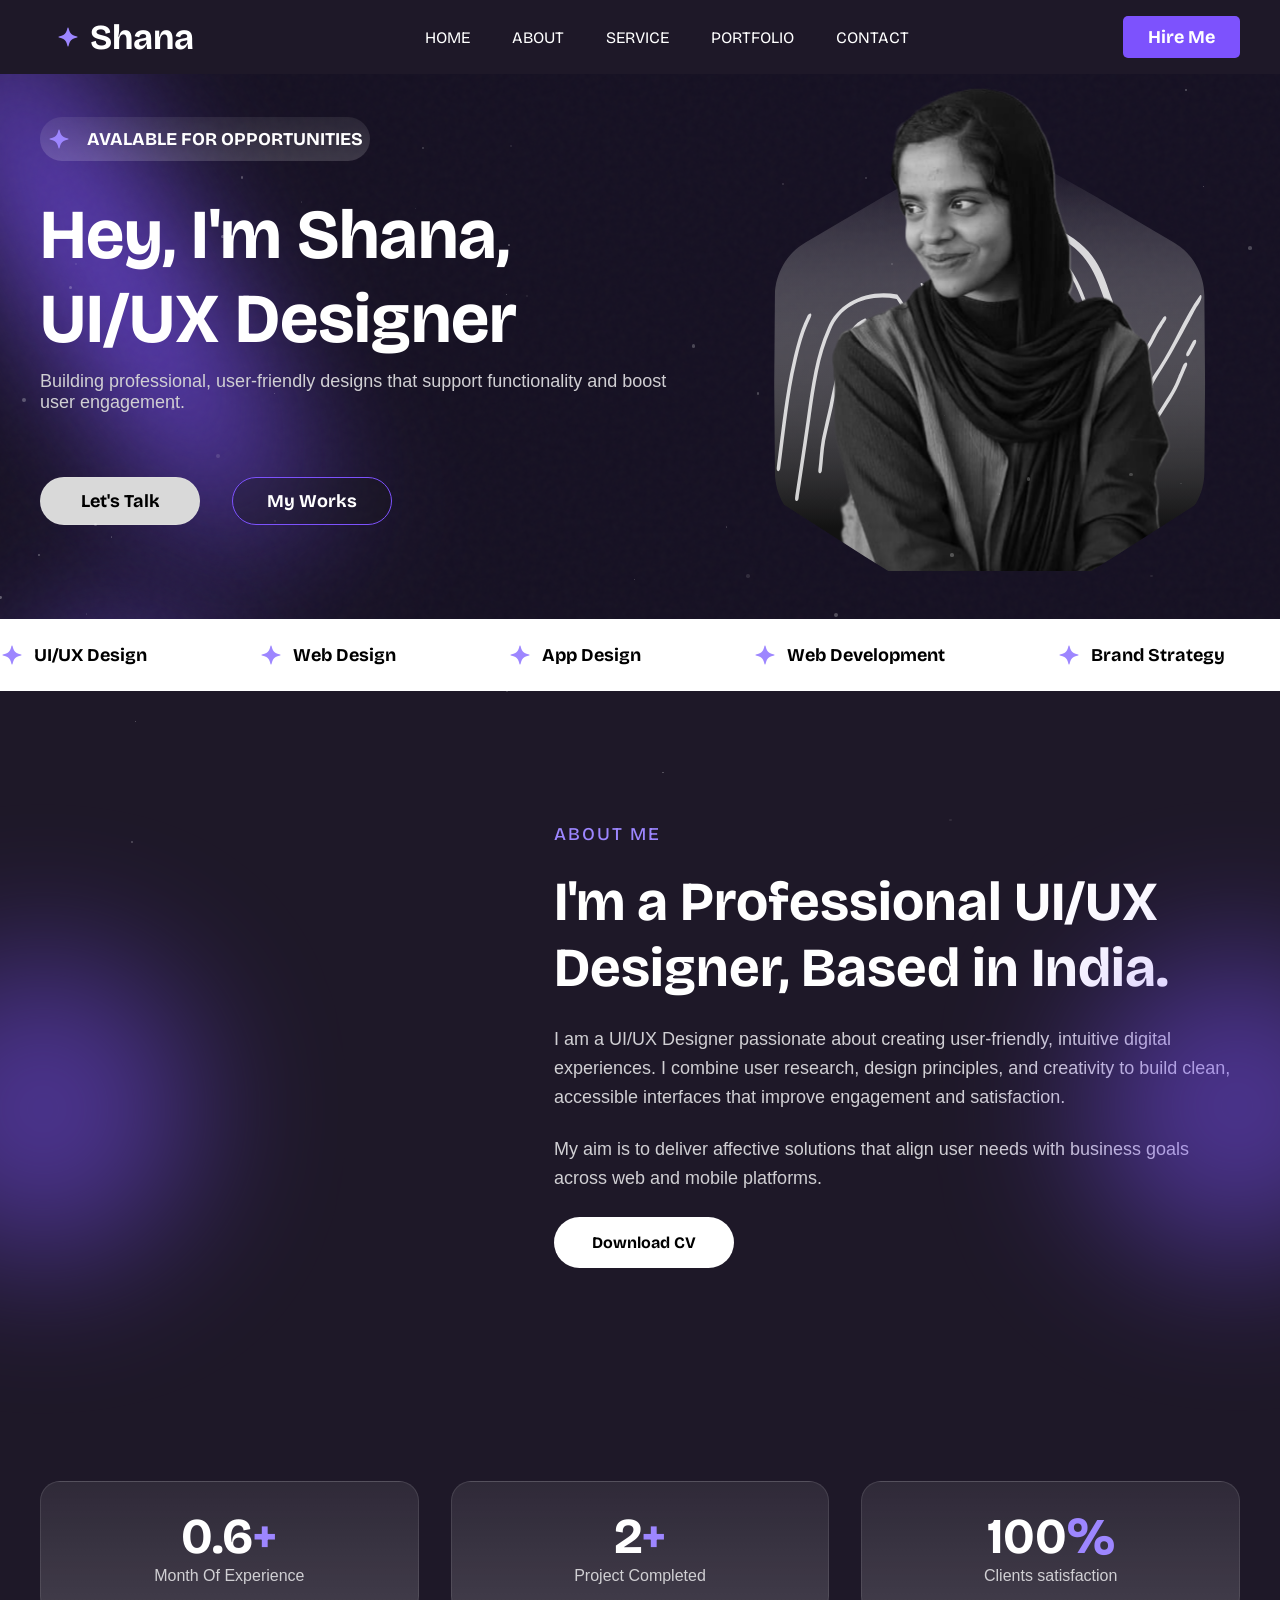
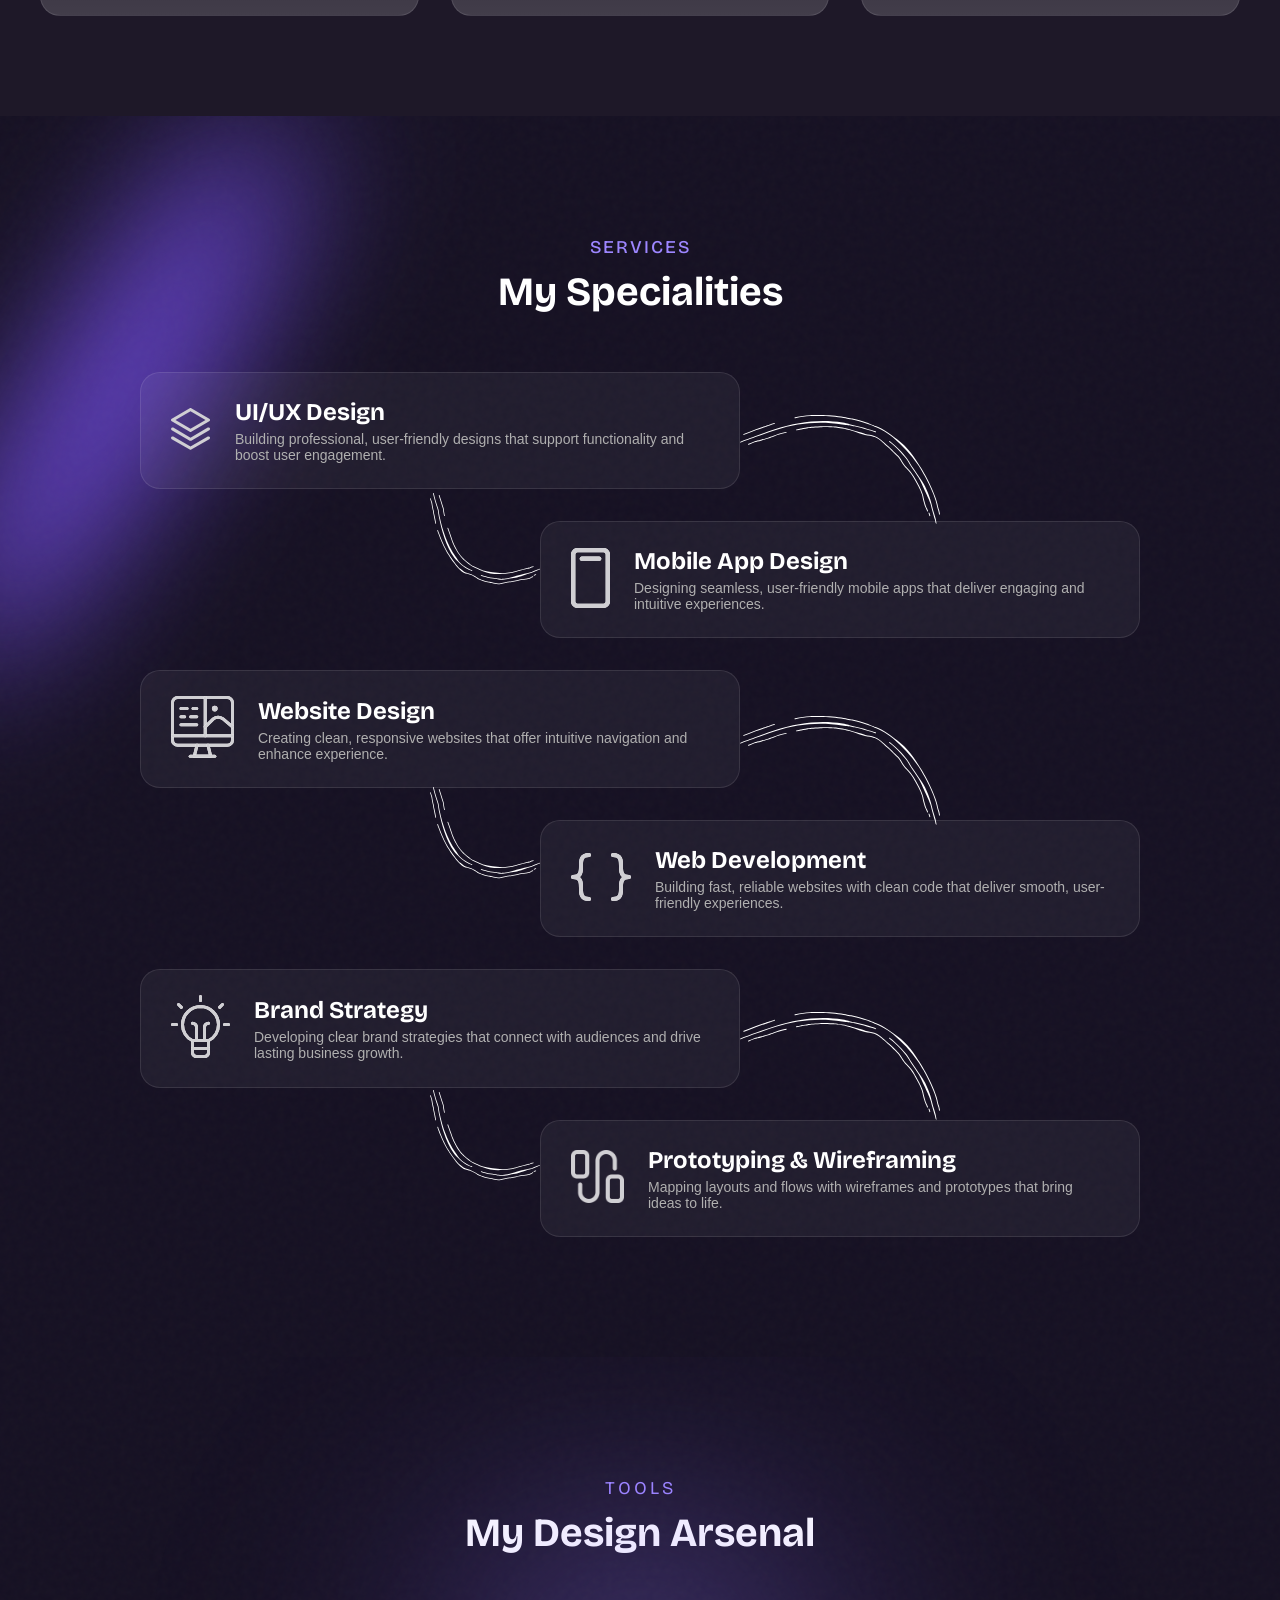
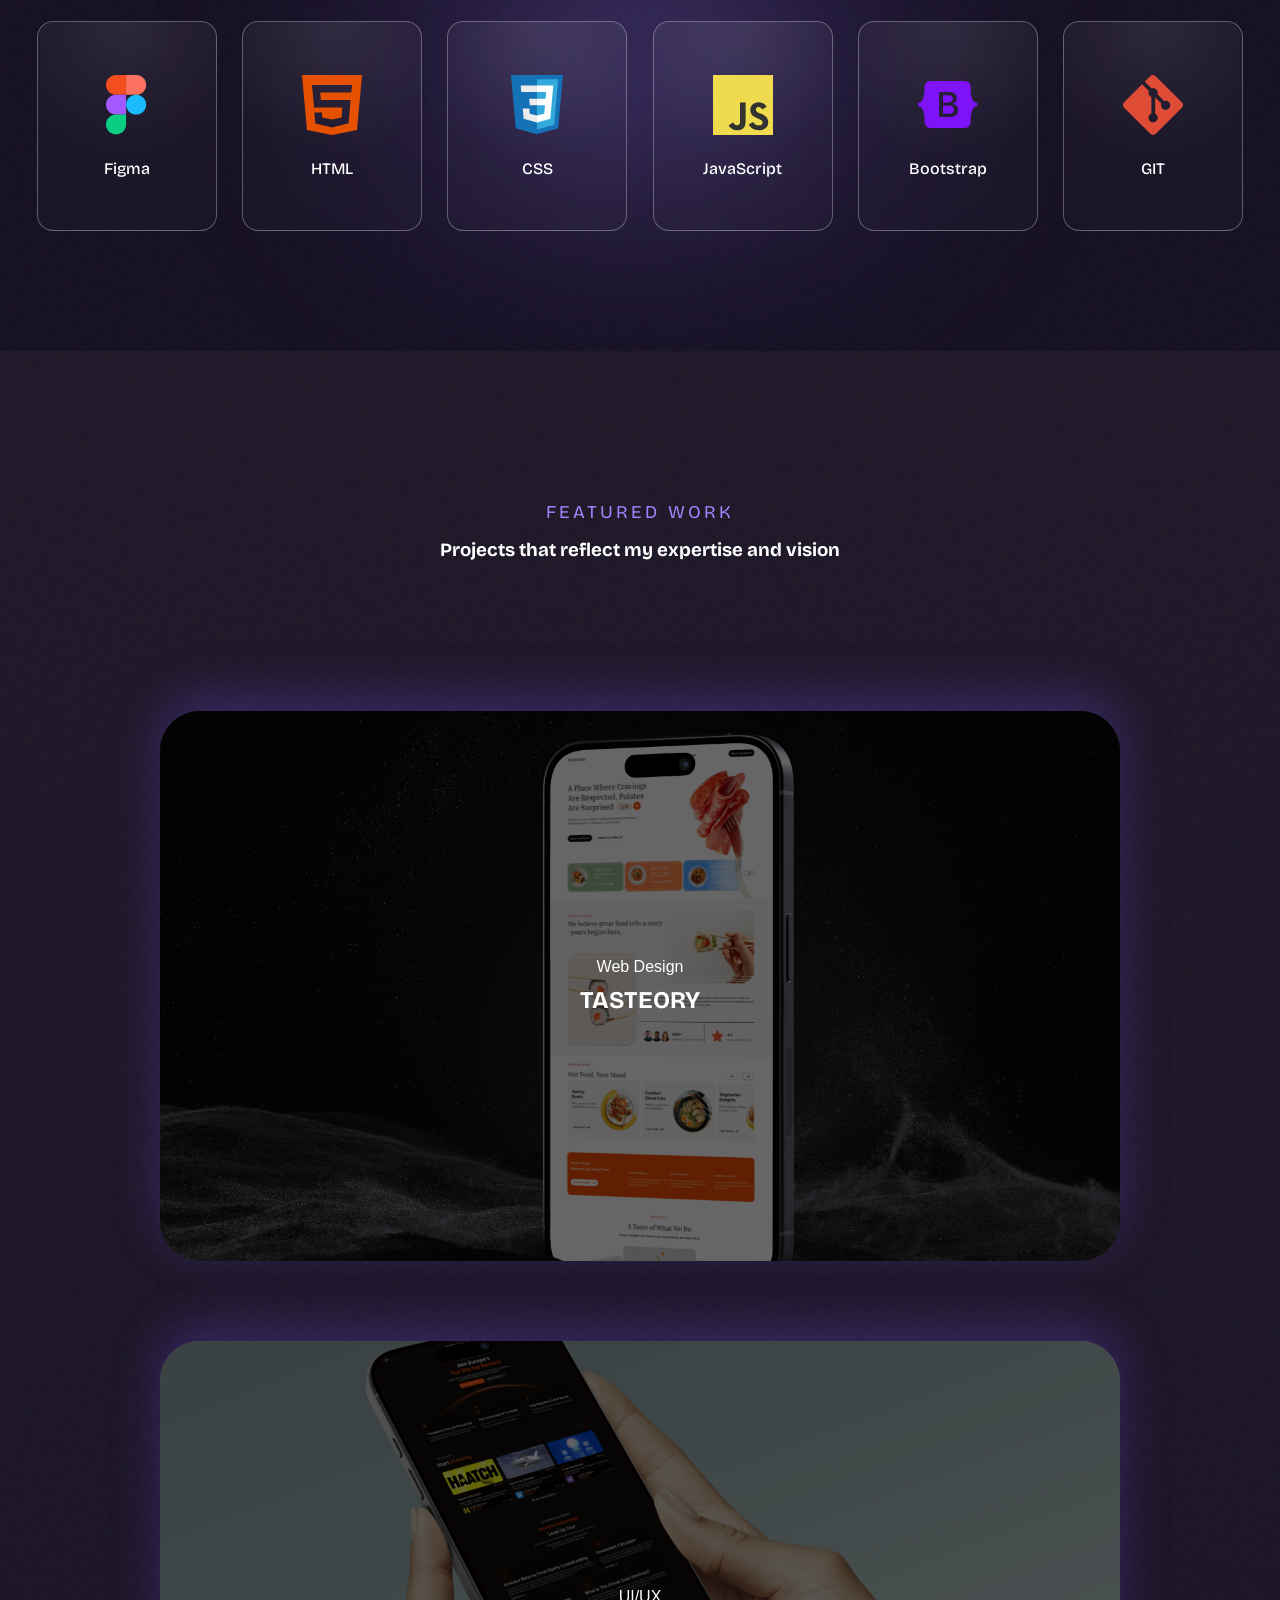
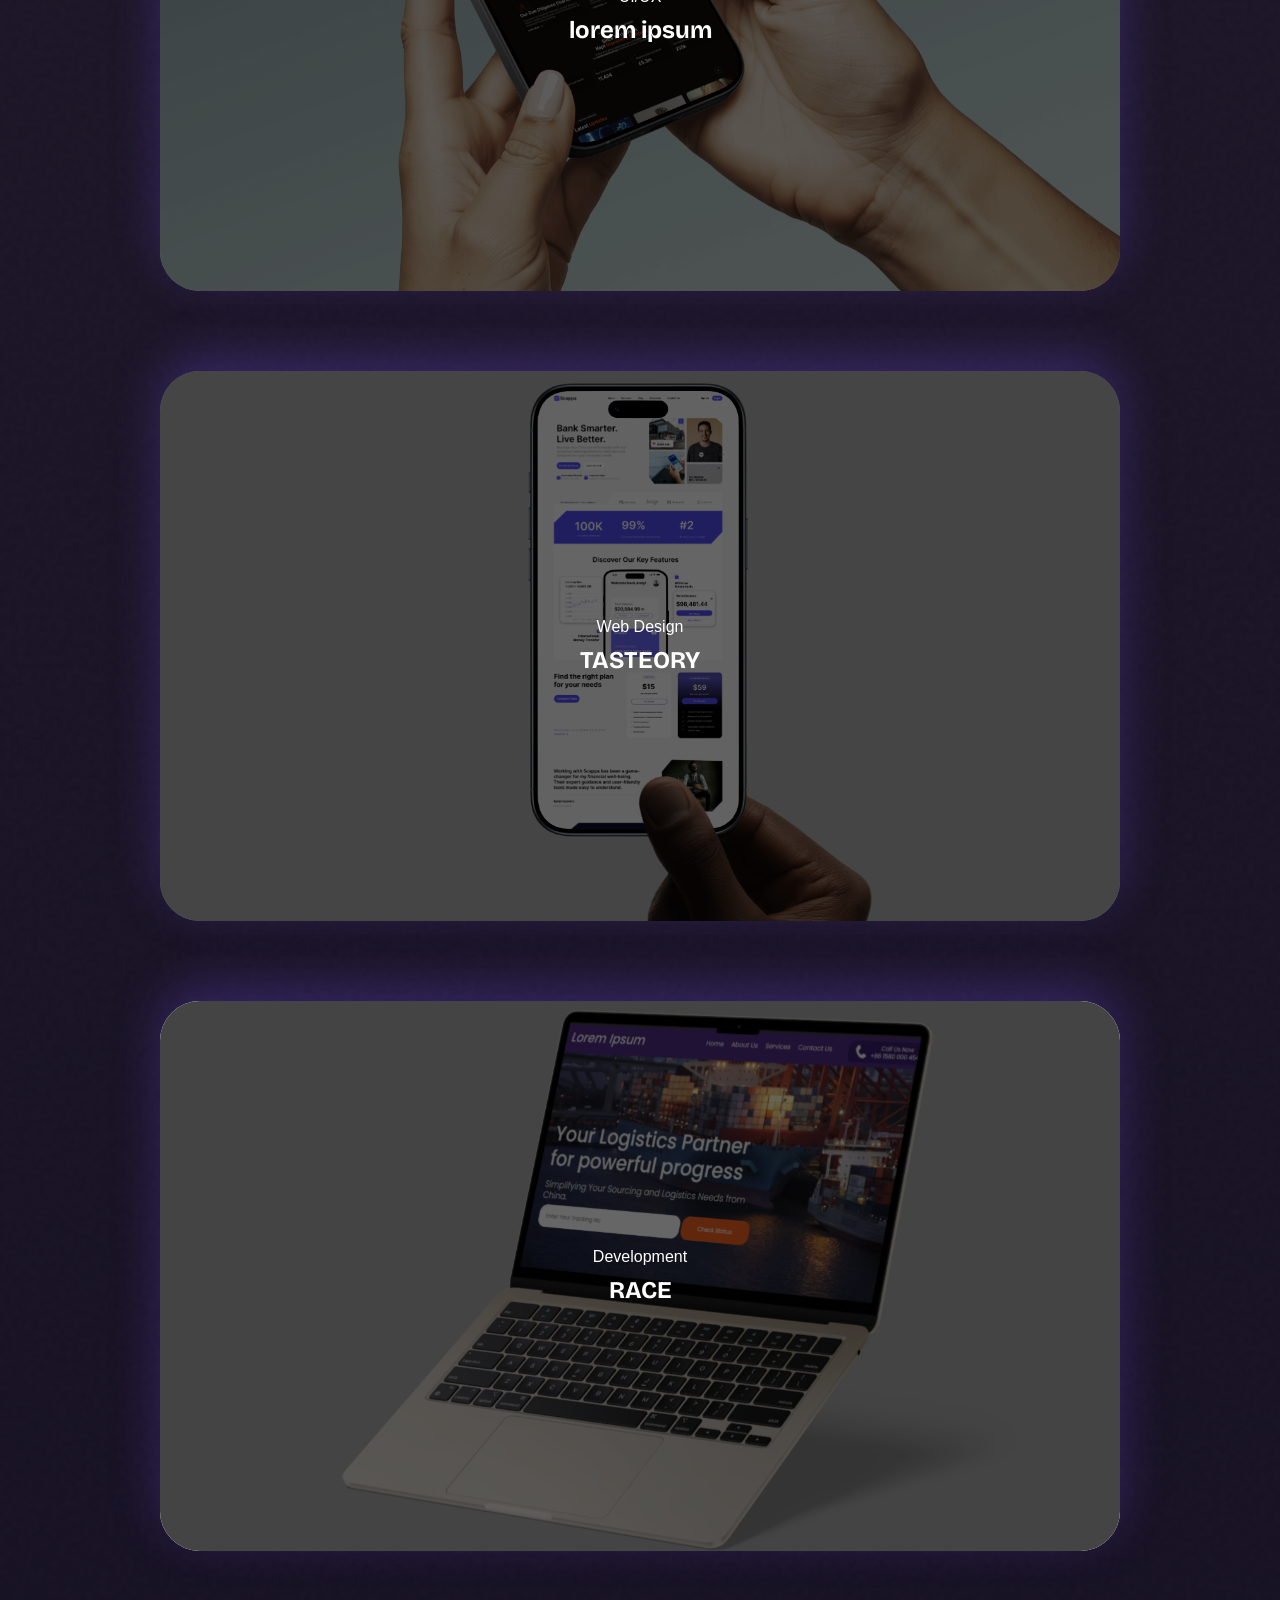
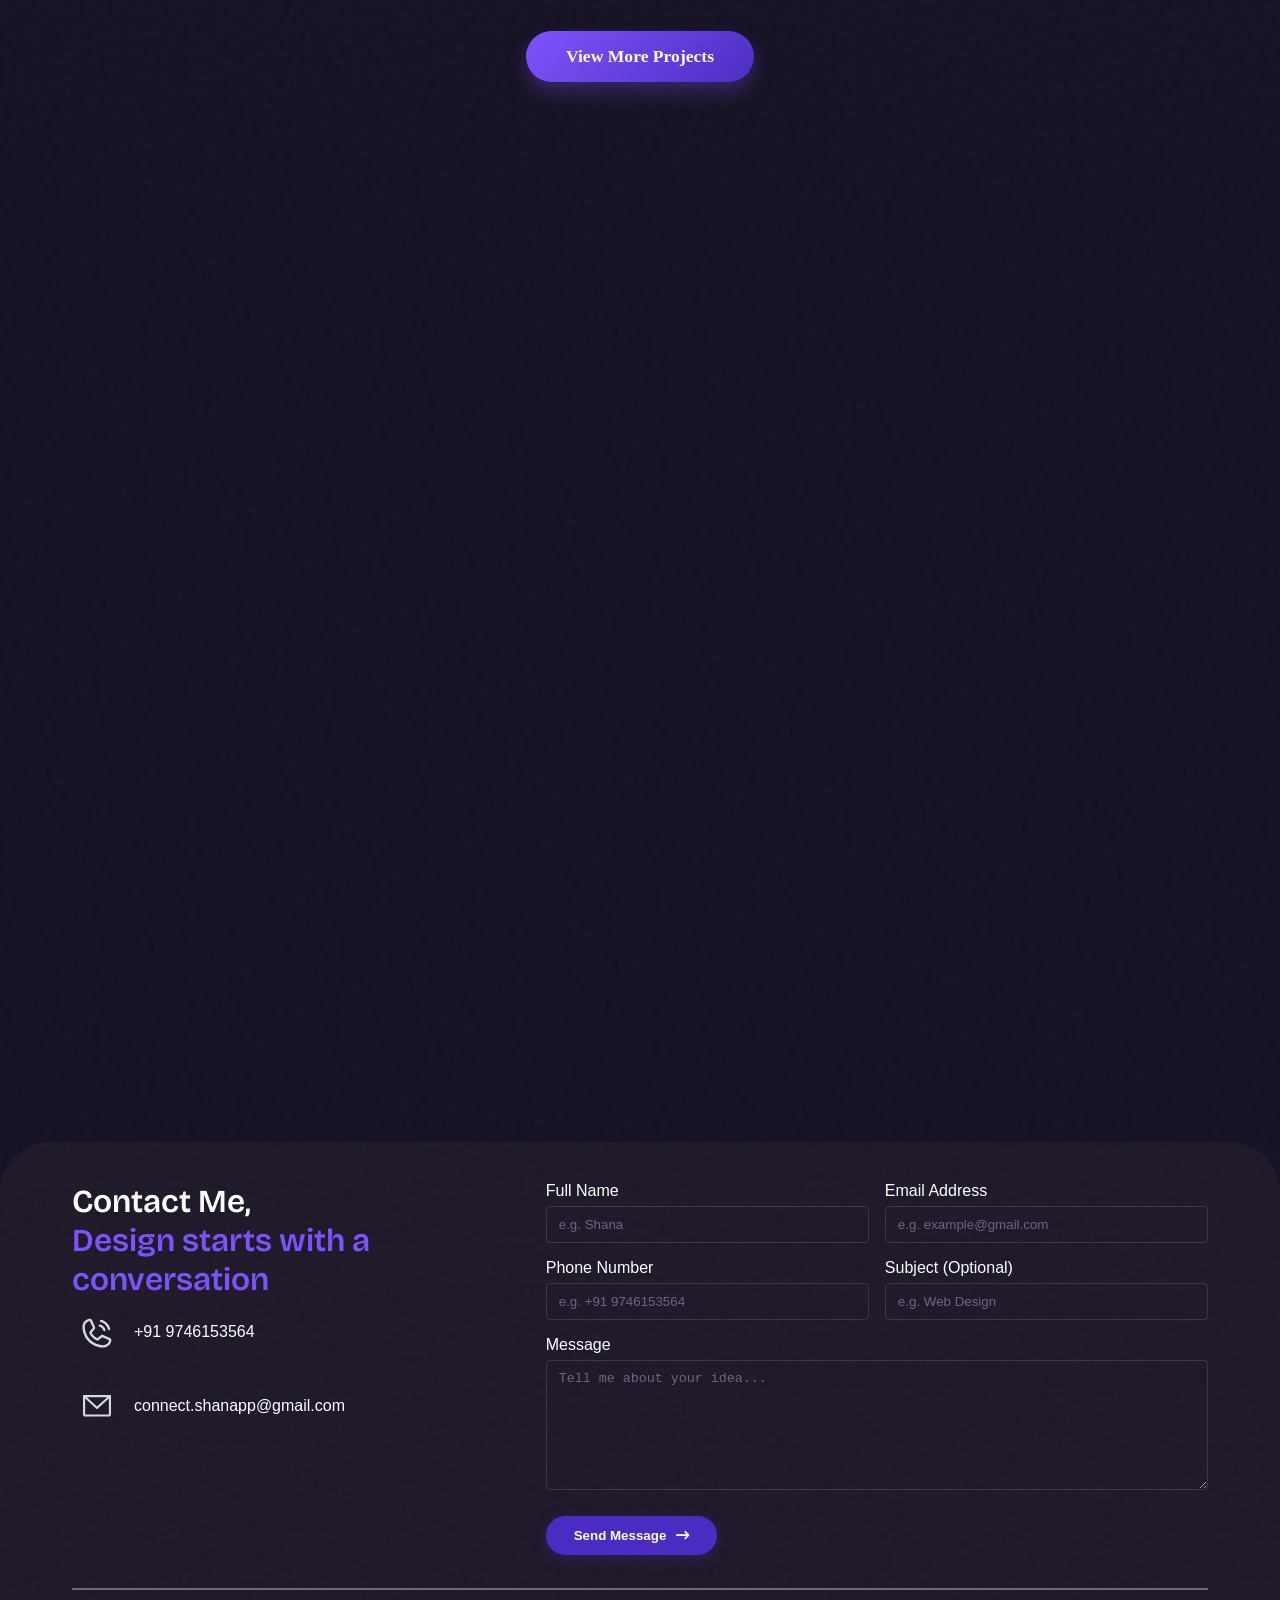
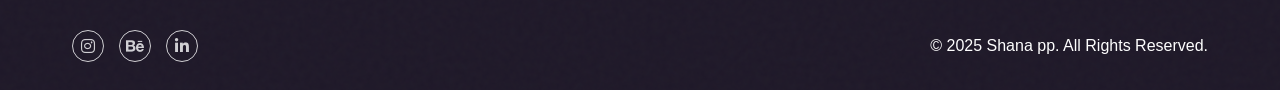
==== index.html @ 53c4a196 "next" ====
<!doctype html>
<html lang="en">
    <head>
        <meta charset="UTF-8" />
        <meta name="viewport" content="width=device-width, initial-scale=1.0" />
        <title>SHANA</title>
        <link rel="stylesheet" href="style.css" />
        <link rel="stylesheet" href="responsive.css" />

        <!-- AOS -->
        <link href="https://unpkg.com/aos@2.3.1/dist/aos.css" rel="stylesheet" />
        <!-- Icons -->
        <link rel="stylesheet" href="https://cdnjs.cloudflare.com/ajax/libs/font-awesome/6.5.1/css/all.min.css" />
        <!-- fonts-link -->
        <link rel="preconnect" href="https://fonts.googleapis.com" />
        <link rel="preconnect" href="https://fonts.gstatic.com" crossorigin />
        <link
            href="https://fonts.googleapis.com/css2?family=Bricolage+Grotesque:opsz,wght@12..96,200..800&display=swap"
            rel="stylesheet"
        />
        <link href="https://api.fontshare.com/css?f[]=satoshi@300,400,500,700,900&display=swap" rel="stylesheet" />
        <!-- --- -->
        <!-- font awesome cdn link -->
        <link
            rel="stylesheet"
            href="https://cdnjs.cloudflare.com/ajax/libs/font-awesome/7.0.1/css/all.min.css"
            integrity="sha512-2SwdPD6INVrV/lHTZbO2nodKhrnDdJK9/kg2XD1r9uGqPo1cUbujc+IYdlYdEErWNu69gVcYgdxlmVmzTWnetw=="
            crossorigin="anonymous"
            referrerpolicy="no-referrer"
        />
        <link
            rel="stylesheet"
            href="https://cdnjs.cloudflare.com/ajax/libs/slick-carousel/1.9.0/slick.css"
            integrity="sha512-wR4oNhLBHf7smjy0K4oqzdWumd+r5/+6QO/vDda76MW5iug4PT7v86FoEkySIJft3XA0Ae6axhIvHrqwm793Nw=="
            crossorigin="anonymous"
            referrerpolicy="no-referrer"
        />
        <link
            rel="stylesheet"
            href="https://cdnjs.cloudflare.com/ajax/libs/slick-carousel/1.9.0/slick-theme.css"
            integrity="sha512-6lLUdeQ5uheMFbWm3CP271l14RsX1xtx+J5x2yeIDkkiBpeVTNhTqijME7GgRKKi6hCqovwCoBTlRBEC20M8Mg=="
            crossorigin="anonymous"
            referrerpolicy="no-referrer"
        />
        <!-- bootstrap -->
    </head>

    <body>
        <section class="portfolio">
            <div class="gradient-background">
                <div class="particles-container" id="particles-container"></div>
            </div>
            <div class="lighting-effect">
                <div class="effect effect-1"></div>
                <div class="effect effect-2"></div>
                <div class="effect effect-3"></div>
                <div class="effect effect-4"></div>
            </div>
            <!-- header-section--start -->
            <header>
                <div class="container">
                    <div class="header-class">
                        <div class="logo-name">
                            <img src="./img/sparkle.png" alt="" />
                            <a href="#hero-section"><h4>Shana</h4></a>
                        </div>

                        <nav class="navbar">
                            <a href="#hero-section">HOME</a>
                            <a href="#about-section">ABOUT</a>
                            <a href="#services-section">SERVICE</a>
                            <a href="#project">PORTFOLIO</a>
                            <a href="#contact">CONTACT</a>
                        </nav>

                        <div class="hire">
                            <h6>
                                <a href="#contact" target="_blank" class="hire-btn">
                                    <span>Hire Me</span>
                                    <div class="inner"></div>
                                </a>
                            </h6>
                        </div>

                        <div class="nav_toggle">
                            <span></span>
                            <span></span>
                            <span></span>
                        </div>
                    </div>
                </div>

                <div class="nav_2_mobile">
                    <nav class="slider-bar">
                        <ul>
                            <li>
                                <a href="#hero-section"><i class="fa-solid fa-house"></i> &nbsp; Home</a>
                            </li>
                            <li>
                                <a href="#about-section"><i class="fa-solid fa-user"></i> &nbsp; About</a>
                            </li>
                            <li>
                                <a href="#services-section"><i class="fa-brands fa-servicestack"></i> &nbsp; Services</a>
                            </li>
                            <li>
                                <a href="#project"><i class="fa-solid fa-diagram-project"></i> &nbsp; Portfolio</a>
                            </li>
                            <li>
                                <a href="#contact"><i class="fa-solid fa-user"></i> &nbsp; Contact</a>
                            </li>
                        </ul>
                    </nav>
                </div>
            </header>
            <!-- header-section--end -->
            <!-- hero-section--start -->
            <section id="hero-section" class="hero-section">
                <div class="container">
                    <div class="hero-text">
                        <div class="sub-head">
                            <img src="./img/sparkle.png" alt="" />
                            <h6>AVALABLE FOR OPPORTUNITIES</h6>
                        </div>
                        <div class="main-head">
                            <h1>
                                Hey, I'm Shana,
                                <div class="scroller">
                                    <div class="inner-header">
                                        UI/UX Designer<br />
                                        Web Developer<br />
                                        App Designer<br />
                                        UI/UX Designer
                                    </div>
                                </div>
                            </h1>
                            <p class="main-para">
                                Building professional, user-friendly designs that support functionality and boost user
                                engagement.
                            </p>
                        </div>
                        <div class="two-buttons">
                            <div class="button blob-btn">
                                <a href="#contact">Let's Talk</a>
                                <span class="blob-btn__inner">
                                    <span class="blob-btn__blobs">
                                        <span class="blob-btn__blob"></span>
                                        <span class="blob-btn__blob"></span>
                                        <span class="blob-btn__blob"></span>
                                        <span class="blob-btn__blob"></span>
                                    </span>
                                </span>
                            </div>

                            <div class="button blob-btn btn-works">
                                <a href="#project">My Works</a>
                                <span class="blob-btn__inner">
                                    <span class="blob-btn__blobs">
                                        <span class="blob-btn__blob"></span>
                                        <span class="blob-btn__blob"></span>
                                        <span class="blob-btn__blob"></span>
                                        <span class="blob-btn__blob"></span>
                                    </span>
                                </span>
                            </div>
                        </div>
                    </div>

                    <div data-aos="fade-up" data-aos-duration="3000" class="hero-image">
                        <img src="./img/hero-2a-image.svg" alt="Hero Image" class="hero-img" />
                    </div>
                </div>
            </section>
            <!-- hero-section--end-->
            <!-- service-strip--start -->
            <section id="service-strip" class="service-strip">
                <div class="strip-content">
                    <span><img src="./img/sparkle.png" alt="" />UI/UX Design</span>
                    <span><img src="./img/sparkle.png" alt="" />Web Design</span>
                    <span><img src="./img/sparkle.png" alt="" />App Design</span>
                    <span><img src="./img/sparkle.png" alt="" />Web Development</span>
                    <span><img src="./img/sparkle.png" alt="" />Brand Strategy</span>

                    <span><img src="./img/sparkle.png" alt="" />UI/UX Design</span>
                    <span><img src="./img/sparkle.png" alt="" />Web Design</span>
                    <span><img src="./img/sparkle.png" alt="" />App Design</span>
                    <span><img src="./img/sparkle.png" alt="" />Web Development</span>
                    <span><img src="./img/sparkle.png" alt="" />Brand Strategy</span>
                </div>
            </section>
            <!-- service-strip--end -->
            <!-- about-section--start -->
            <section id="about-section" class="about-section">
                <div class="blurr blur-1"></div>
                <div class="container">
                    <div class="about-content">
                        <div data-aos="flip-left" data-aos-duration="3000" class="about-image-column">
                            <img src="./img/about-2-image.svg" alt="Professional UI/UX Designer" class="designer-photo" />
                        </div>

                        <div class="about-text-column">
                            <p class="about-me-subhead">ABOUT ME</p>
                            <h1>I'm a Professional UI/UX Designer, Based in India.</h1>

                            <p class="description-para">
                                I am a UI/UX Designer passionate about creating user-friendly, intuitive digital
                                experiences. I combine user research, design principles, and creativity to build clean,
                                accessible interfaces that improve engagement and satisfaction.
                            </p>

                            <p class="description-para">
                                My aim is to deliver affective solutions that align user needs with business goals across
                                web and mobile platforms.
                            </p>

                            <a href="./img/SHANA PP CV.pdf" target="_blank" class="download-button" id="dl-btn">
                                <span class="btn-text">Download CV</span>
                                <span class="progress-bar"></span>
                            </a>
                        </div>
                    </div>

                    <div class="stats-strip-about">
                        <div class="stat-box">
                            <h2 class="stat-number">0.6<span class="plus">+</span></h2>
                            <p class="stat-label">Month Of Experience</p>
                        </div>
                        <div class="stat-box">
                            <h2 class="stat-number">2<span class="plus">+</span></h2>
                            <p class="stat-label">Project Completed</p>
                        </div>
                        <div class="stat-box">
                            <h2 class="stat-number">100<span class="plus">%</span></h2>
                            <p class="stat-label">Clients satisfaction</p>
                        </div>
                    </div>
                </div>
                <div class="blurr blur-2"></div>
            </section>
            <!-- about-section--end-->
            <!-- SERVICES SECTION START -->
            <section id="services-section" class="services-section">
                <div class="container">
                    <div class="service-text">
                        <p class="section-tag">SERVICES</p>
                        <h2 class="section-title">My Specialities</h2>
                    </div>

                    <div
                        data-aos="fade-up"
                        data-aos-anchor-placement="top-bottom"
                        data-aos-duration="1000"
                        class="services-flex"
                    >
                        <div class="service-card left">
                            <div class="service-icon"><img src="./img/html1.svg" alt="" /></div>
                            <div class="card-text">
                                <h3>UI/UX Design</h3>
                                <p>
                                    Building professional, user-friendly designs that support functionality and boost user
                                    engagement.
                                </p>
                            </div>
                        </div>
                        <div class="connector-line first">
                            <img src="./img/up-cure.svg" alt="" />
                        </div>

                        <div class="service-card right">
                            <div class="service-icon"><img src="./img/mobile.svg" alt="" /></div>
                            <div class="card-text">
                                <h3>Mobile App Design</h3>
                                <p>
                                    Designing seamless, user-friendly mobile apps that deliver engaging and intuitive
                                    experiences.
                                </p>
                            </div>
                        </div>
                        <div class="connector-left first">
                            <img class="left-down" src="./img/down cure.svg" alt="" />
                        </div>
                        <div class="service-card left">
                            <div class="service-icon"><img src="./img/design.svg" alt="" /></div>
                            <div class="card-text">
                                <h3>Website Design</h3>
                                <p>
                                    Creating clean, responsive websites that offer intuitive navigation and enhance
                                    experience.
                                </p>
                            </div>
                        </div>
                        <div class="connector-line second">
                            <img src="./img/up-cure.svg" alt="" />
                        </div>
                        <div class="service-card right">
                            <div class="service-icon"><img src="./img/development.svg" alt="" /></div>
                            <div class="card-text">
                                <h3>Web Development</h3>
                                <p>
                                    Building fast, reliable websites with clean code that deliver smooth, user-friendly
                                    experiences.
                                </p>
                            </div>
                        </div>
                        <div class="connector-left second">
                            <img class="left-down" src="./img/down cure.svg" alt="" />
                        </div>
                        <div class="service-card left">
                            <div class="service-icon"><img src="./img/bulb.svg" alt="" /></div>
                            <div class="card-text">
                                <h3>Brand Strategy</h3>
                                <p>
                                    Developing clear brand strategies that connect with audiences and drive lasting business
                                    growth.
                                </p>
                            </div>
                        </div>
                        <div class="connector-line third">
                            <img src="./img/up-cure.svg" alt="" />
                        </div>
                        <div class="service-card right">
                            <div class="service-icon"><img src="./img/prototype.svg" alt="" /></div>
                            <div class="card-text">
                                <h3>Prototyping & Wireframing</h3>
                                <p>Mapping layouts and flows with wireframes and prototypes that bring ideas to life.</p>
                            </div>
                        </div>
                        <div class="connector-left third">
                            <img class="left-down" src="./img/down cure.svg" alt="" />
                        </div>
                    </div>
                </div>
            </section>
            <!-- SERVICES SECTION END -->
            <!-- TOOLS SECTION START -->

            <section id="tools-section" class="tools-section">
                <div class="container">
                    <p class="section-tag">TOOLS</p>
                    <h2 class="section-title">My Design Arsenal</h2>

                    <div data-aos="fade-up" data-aos-easing="linear" data-aos-duration="1500" class="tools-grid">
                        <div class="tool-card">
                            <img src="./img/figma.svg" alt="Figma" />
                            <span>Figma</span>
                        </div>

                        <div class="tool-card">
                            <img src="./img/html.svg" alt="HTML" />
                            <span>HTML</span>
                        </div>

                        <div class="tool-card">
                            <img src="./img/css.svg" alt="CSS" />
                            <span>CSS</span>
                        </div>

                        <div class="tool-card">
                            <img src="./img/javascript.svg" alt="JavaScript" />
                            <span>JavaScript</span>
                        </div>

                        <div class="tool-card">
                            <img src="./img/bootstrap.svg" alt="Bootstrap" />
                            <span>Bootstrap</span>
                        </div>

                        <div class="tool-card">
                            <img src="./img/git.svg" alt="Git" />
                            <span>GIT</span>
                        </div>
                    </div>
                </div>
            </section>
            <!-- TOOLS SECTION END -->

            <!-- Project-SECTION START -->
            <section id="project">
                <div id="project-list-section">
                    <div class="header-space">
                        <p>Featured Work</p>
                        <h1>Projects that reflect my expertise and vision</h1>
                    </div>

                    <div class="works-container">
                        <div class="project-card card-1" onclick="openDesign('./img/Wireframe - 1.png')">
                            <div class="work-inner">
                                <img src="./img/p-1.svg" />
                                <div class="work-overlay">
                                    <p>Web Design</p>
                                    <h2>TASTEORY</h2>
                                </div>
                            </div>
                        </div>

                        <div class="project-card card-2" onclick="openDesign('./img/Hand and iphone 16 Pro2.svg')">
                            <div class="work-inner">
                                <img src="./img/Hand and iPhone 16 Pro.svg" />
                                <div class="work-overlay">
                                    <p>UI/UX</p>
                                    <h2>lorem ipsum</h2>
                                </div>
                            </div>
                        </div>

                        <div class="project-card card-3" onclick="openDesign('./img/pic-3.svg')">
                            <div class="work-inner">
                                <img src="./img/pic-3 mockup.svg" />
                                <div class="work-overlay">
                                    <p>Web Design</p>
                                    <h2>TASTEORY</h2>
                                </div>
                            </div>
                        </div>

                        <div class="project-card card-4" onclick="openDesign('./img/race-mockup.svg')">
                            <div class="work-inner">
                                <img src="./img/race-mockup.svg" />
                                <div class="work-overlay">
                                    <p>Development</p>
                                    <h2>RACE</h2>
                                </div>
                            </div>
                        </div>
                    </div>
                    <div class="view-more-container">
                        <a href="projects.html" target="_blank" class="view-more-btn">View More Projects</a>
                    </div>
                </div>

                <div id="full-design-view">
                    <div class="design-nav">
                        <h4 id="project-title" style="margin: 0">Project Detail</h4>
                        <button class="back-btn" onclick="closeDesign()">← Back to Projects</button>
                    </div>
                    <div class="full-img-container">
                        <img id="design-display-img" src="" alt="Full Design" />
                    </div>
                </div>
            </section>
            <!-- <div class="blur-class"><div class="blurr blur-5"></div></div> -->

            <!-- PORTFOLIO-SECTION END -->

            <section id="faq-section" class="faq-container-main" data-aos="fade-up" data-aos-duration="2000">
                <div class="container">
                    <div class="faq-wrapper">
                        <div class="faq-left-side">
                            <p class="section-tag">FAQ</p>
                            <h2 class="section-title">FREQUENTLY ASKED<br />QUESTIONS</h2>
                            <p class="faq-description">
                                Here are answers to some of the most common questions I receive as a freelance designer.
                            </p>
                        </div>

                        <div class="faq-right-side">
                            <div class="faq-item">
                                <button class="faq-question">
                                    <span> WHAT SERVICES DO YOU OFFER?</span>
                                    <span class="faq-icon"></span>
                                </button>
                                <div class="faq-answer">
                                    <p>
                                        I provide high-quality UI/UX design and web development services tailored to help
                                        your business grow.
                                    </p>
                                </div>
                            </div>

                            <div class="faq-item">
                                <button class="faq-question">
                                    <span> HOW DOES THE DESIGN PROCESS WORK?</span>
                                    <span class="faq-icon"></span>
                                </button>
                                <div class="faq-answer">
                                    <p>
                                        My process involves research, conceptualization, feedback cycles, and final delivery
                                        of polished designs.
                                    </p>
                                </div>
                            </div>

                            <div class="faq-item">
                                <button class="faq-question">
                                    <span>HOW LONG DOES A PROJECT USUALLY TAKE?</span>
                                    <span class="faq-icon"></span>
                                </button>
                                <div class="faq-answer">
                                    <p>
                                        Typically, projects take between 2 to 4 weeks depending on the complexity and
                                        requirements.
                                    </p>
                                </div>
                            </div>
                        </div>
                    </div>
                </div>
            </section>

            <!-- contact-section-start -->
            <footer id="contact" class="contact-section">
                <div class="container">
                    <div class="contact-wrapper">
                        <div class="contact-info">
                            <h2 class="contact-title">
                                Contact Me,<br />
                                <span>Design starts with a<br />conversation</span>
                            </h2>

                            <div class="info-block">
                                <div class="info-label"></div>
                                <div class="info-item item-1">
                                    <div class="info-icon"><img src="./img/pho.svg" alt="phone" /></div>
                                    <div class="info-text-main">+91 9746153564</div>
                                </div>
                            </div>

                            <div class="info-block">
                                <div class="info-label"></div>
                                <div class="info-item">
                                    <div class="info-icon icon-2">
                                        <img src="./img/email.svg" alt="email" class="info-ico" />
                                    </div>
                                    <div class="info-text-main">connect.shanapp@gmail.com</div>
                                </div>
                            </div>
                        </div>

                        <div class="contact-form-wrapper">
                            <form action="https://formspree.io/f/your-id-here" method="POST" id="contact-form">
                                <div class="form-grid">
                                    <div class="form-group">
                                        <label for="name">Full Name</label>
                                        <input
                                            class="form-input"
                                            type="text"
                                            id="name"
                                            name="name"
                                            placeholder="e.g. Shana"
                                            required
                                        />
                                    </div>

                                    <div class="form-group">
                                        <label for="email">Email Address</label>
                                        <input
                                            class="form-input"
                                            type="email"
                                            id="email"
                                            name="email"
                                            placeholder="e.g. example@gmail.com"
                                            required
                                        />
                                    </div>

                                    <div class="form-group">
                                        <label for="phone">Phone Number</label>
                                        <input
                                            class="form-input"
                                            type="tel"
                                            id="phone"
                                            name="phone"
                                            placeholder="e.g. +91 9746153564"
                                        />
                                    </div>

                                    <div class="form-group">
                                        <label for="subject">Subject <span class="optional">(Optional)</span></label>
                                        <input
                                            class="form-input"
                                            type="text"
                                            id="subject"
                                            name="subject"
                                            placeholder="e.g. Web Design"
                                        />
                                    </div>

                                    <div class="form-group full-row">
                                        <label for="message">Message</label>
                                        <textarea
                                            class="form-textarea"
                                            id="message"
                                            name="message"
                                            placeholder="Tell me about your idea..."
                                            required
                                        ></textarea>
                                    </div>
                                </div>

                                <button class="submit-btn" type="submit" id="submit-button">
                                    Send Message <i class="fa-solid fa-arrow-right-long"></i>
                                </button>

                                <p
                                    id="form-status"
                                    style="margin-top: 15px; font-family: &quot;Satoshi&quot;, sans-serif"
                                ></p>
                            </form>
                        </div>
                    </div>

                    <hr />

                    <div class="bottom-row">
                        <div class="socials">
                            <div class="icon-content">
                                <span class="tooltip">Instagram</span>
                                <a href="https://www.instagram.com/sh__aanaaa" target="_blank" data-social="instagram">
                                    <i class="fab fa-instagram"></i
                                ></a>
                            </div>
                            <div class="icon-content">
                                <span class="tooltip">Behance</span>
                                <a href="#" data-social="behance"><i class="fab fa-behance"></i></a>
                            </div>
                            <div class="icon-content">
                                <span class="tooltip">LinkedIn</span>
                                <a href="https://www.linkedin.com/in/shana-pp" target="_blank" data-social="linkedin">
                                    <i class="fab fa-linkedin-in"></i
                                ></a>
                            </div>
                        </div>
                        <div class="copyright">© 2025 Shana pp. All Rights Reserved.</div>
                    </div>
                </div>
            </footer>

            <!-- contact-section-end -->
        </section>
        <script>
            const form = document.getElementById("contact-form");
            const status = document.getElementById("form-status");
            const btn = document.getElementById("submit-button");

            form.addEventListener("submit", async function (event) {
                event.preventDefault(); // പേജ് ലോഡ് ആകുന്നത് തടയുന്നു

                const data = new FormData(event.target);
                status.innerHTML = "Sending...";
                btn.disabled = true;

                try {
                    const response = await fetch(event.target.action, {
                        method: form.method,
                        body: data,
                        headers: { Accept: "application/json" },
                    });

                    if (response.ok) {
                        status.innerHTML = "Success! Your message has been sent.";
                        status.style.color = "#4CAF50";
                        form.reset(); // ഫോം ക്ലിയർ ചെയ്യുന്നു
                    } else {
                        status.innerHTML = "Oops! Problem sending message.";
                        status.style.color = "#f44336";
                    }
                } catch (error) {
                    status.innerHTML = "Communication error.";
                    status.style.color = "#f44336";
                } finally {
                    btn.disabled = false;
                }
            });
        </script>
        <script>
            let lastScrollPosition = 0;

            function openDesign(imgSrc) {
                // നിലവിലെ സ്ക്രോൾ പൊസിഷൻ സേവ് ചെയ്യുന്നു
                lastScrollPosition = window.scrollY;

                document.getElementById("project-list-section").style.display = "none";
                const detailView = document.getElementById("full-design-view");
                detailView.style.display = "block";
                document.getElementById("design-display-img").src = imgSrc;

                // പുതിയ പേജിന്റെ മുകളിലേക്ക് മാറ്റുന്നു
                window.scrollTo(0, 0);
            }

            function closeDesign() {
                document.getElementById("full-design-view").style.display = "none";
                document.getElementById("project-list-section").style.display = "block";

                // സേവ് ചെയ്ത പൊസിഷനിലേക്ക് സ്ക്രോൾ ചെയ്യുന്നു
                window.scrollTo(0, lastScrollPosition);
            }
        </script>
        <script src="script.js"></script>
        <!-- AOS -->
        <script src="https://unpkg.com/aos@2.3.1/dist/aos.js"></script>
        <script>
            AOS.init();
        </script>

        <script src="https://code.jquery.com/jquery-3.7.1.min.js"></script>

        <script>
            $(document).ready(function () {
                console.log("JQuery is working!");

                // Hamburger icon click cheyyumbbol menu open/close aakan
                $(".nav_toggle").on("click", function (e) {
                    e.preventDefault();
                    $(".slider-bar").toggleClass("toggled");
                    $(this).toggleClass("clicked");
                    console.log("Button Clicked!");
                });

                // Menu-vinullile oro link click cheyyumbbolum menu close aakan
                $(".slider-bar a").on("click", function () {
                    $(".slider-bar").removeClass("toggled"); // Menu hide cheyyunnu
                    $(".nav_toggle").removeClass("clicked"); // Hamburger icon pazhaya poleyaakkunnu
                });
            });
        </script>

        <script>
            // FAQ Accordion Logic
            document.querySelectorAll(".faq-question").forEach((button) => {
                button.addEventListener("click", () => {
                    const faqItem = button.parentElement;

                    // Close other items (optional: if you want only one open at a time)
                    document.querySelectorAll(".faq-item").forEach((item) => {
                        if (item !== faqItem) item.classList.remove("active");
                    });

                    // Toggle current item
                    faqItem.classList.toggle("active");
                });
            });
        </script>
    </body>
</html>
---- style.css ----
:root {
    --accent-color1: #9d86ff;
    --accent-color2: #7d52fd;
    --dark-color: #151022;
    --para-color: #d0cfd3;
    --white-color: #ffffff;
    --darkbg-color: #1e1828;
    --borderr: #3a3147;
}
* {
    margin: 0;
    padding: 0;
    box-sizing: border-box;
    text-decoration: none;
}
* a {
    color: white;
    text-decoration: none;
}
body {
    margin: 0;
    overflow-x: clip; /* hidden-u pakaram clip use cheyyuka */
}
h1,
h2,
h3,
h4,
h5,
h6 {
    font-family: "Bricolage Grotesque", sans-serif;
    color: var(--white-color);
}
p {
    font-family: "Satoshi", sans-serif;
}

.container {
    width: 100% !important;
    max-width: 1200px;
    margin: 0 auto;
}
.portfolio {
    background-color: var(--dark-color);
    width: 100%;
    min-height: 100vh;
    position: relative;
    color: var(--white-color);
    overflow-x: clip;
}
.portfolio-sticky-wrapper {
    position: relative;
    overflow: visible;
    z-index: 2;
}
.portfolio::before {
    content: "";
    position: absolute;
    top: 0;
    left: 0;
    width: 100%;
    height: 100%;
    background-image: url("data:image/svg+xml,%3Csvg viewBox='0 0 250 250' xmlns='http://www.w3.org/2000/svg'%3E%3Cfilter id='noiseFilter'%3E%3CfeTurbulence type='fractalNoise' baseFrequency='0.75' numOctaves='3' stitchTiles='stitch'/%3E%3C/filter%3E%3Crect width='100%25' height='100%25' filter='url(%23noiseFilter)' opacity='0.05'/%3E%3C/svg%3E");
    opacity: 0.5;
    z-index: 1;
    pointer-events: none;
}

.particles-container {
    position: fixed;
    top: 0;
    left: 0;
    width: 100%; /* 100vw maatti 100% aakkuka */
    height: 100vh;
    z-index: 999;
    pointer-events: none;
    overflow: hidden;
}

.particle {
    position: absolute;
    background: rgba(255, 255, 255, 0.8);
    border-radius: 50%;
    pointer-events: none;
    transition: transform 2s ease-out, opacity 2s ease-out; /* CSS transition JS-il ninnum maatti */
}
body {
    margin: 0;
    overflow-x: hidden;
}
body {
    overflow-x: hidden !important;
}


/* header-section--start ---------------------------*/
header {
    width: 100%;
    position: fixed;
    top: 0;
    z-index: 1000;
    background-color: var(--darkbg-color);
    overflow-x: hidden; /* Header-il mathram hidden nalkuka */
}

.header-class {
    display: flex;
    align-items: center;
    justify-content: space-between;
    gap: 10rem;
    gap: 2rem;
    /* padding: 20px 0; */
    position: relative;
    z-index: 1;
}
.logo-name {
    display: flex;
    align-items: center;
    gap: 10px;
    padding: 1rem;
    h4 {
        color: var(--white-color);
        font-size: 35px;
    }
}
.navbar {
    display: flex;
    align-items: center;
    gap: 2rem;
    width: fit-content;
    height: auto;
    padding: 4px 9px;
    position: relative;
    margin-top: -0.5px;
    margin-bottom: -0.5px;
    border-radius: 50px;
    border: none;
}
.navbar a {
    position: relative;
    text-decoration: none;
    color: var(--white-color);
    font-family: "Bricolage Grotesque";
    padding: 10px 5px;
    transition: 0.3s ease;
}
.navbar a::before,
.navbar a::after {
    content: "";
    position: absolute;
    width: 0;
    height: 2px;
    background: var(--accent-color1);
    transition: all 0.6s ease-in-out;
}
.navbar a::after {
    top: 0;
    right: 0;
    transform-origin: right;
}
.navbar a::before {
    bottom: 0;
    left: 0;
    transform-origin: left;
}
.navbar a:hover::after,
.navbar a:hover::before {
    width: 100%; /* */
}

.navbar a:hover {
    color: var(--accent-color2);
}

h6 {
    font-weight: bold;
    font-size: 18px;
}
@property --angle {
    syntax: "<angle>";
    initial-value: 0deg;
    inherits: false;
}

.hire {
    position: relative;
    padding: 10px 25px;
    background: var(--accent-color2);
    border-radius: 5px;
    cursor: pointer;
    z-index: 10;
    display: inline-block;
    border: none;
}

.hire h6 a {
    color: white;
    text-decoration: none;
    font-weight: bold;
    position: relative;
    z-index: 12;
    display: block;
}

.hire::before,
.hire::after {
    content: "";
    position: absolute;
    inset: -2px;
    border-radius: inherit;
    background: transparent;
    z-index: -1;
    transition: 0.3s;
}
.hire:hover::before,
.hire:hover::after {
    background-image: conic-gradient(from var(--angle) at 50% 50%, transparent 0%, #000 33%, transparent 66%);
    animation: rotate 2s linear infinite; /* Animation ivide nalki */
}
.hire:hover h6 a {
    color: var(--white-color);
}

@keyframes rotate {
    0% {
        --angle: 0deg;
    }
    100% {
        --angle: 360deg;
    }
}
/* -------------------- */
.lighting-effect {
    position:fixed;
    top: -204px;
    left: -116px;
    /* width: 1698px; */
    width: 100vw;
    height: 711px;
    
    position: absolute; 
}
.effect {
    background-color: var(--accent-color2);
    filter: blur(75px);
}
.effect-1 {
    margin-top: 78.4px;
    width: 120px;
    height: 650px;
    margin-left: 163.1px;
    border-radius: 60px / 325px;
    transform: rotate(-32deg);
}
.effect-2 {
    margin-top: -3.5px;
    width: 120px;
    height: 500px;
    margin-left: 249.9px;
    border-radius: 60px / 250px;
    transform: rotate(-30deg);
}
.effect-3 {
    margin-top: -3.5px;
    width: 120px;
    height: 500px;
    margin-left: 468px;
    border-radius: 60px / 250px;
    transform: rotate(-150deg);
}
.effect-4 {
    margin-top: 78.4px;
    width: 120px;
    height: 650px;
    margin-left: 174.1px;
    border-radius: 60px / 325px;
    transform: rotate(-148deg);
}
.nav_toggle {
    display: flex;
    flex-direction: column;
    gap: 8px 0px;
    align-items: center;
    cursor: pointer; /* മൗസ് വെക്കുമ്പോൾ കൈ ചിഹ്നം വരാൻ */

    /* പ്രധാന മാറ്റം ഇവിടെയാണ് */
    margin-left: auto;
    transition: 0.3s;
    z-index: 1001; /* മെനുവിന് മുകളിൽ നിൽക്കാൻ */
}

/* ഐക്കൺ വശങ്ങളിൽ മുട്ടി ഇരിക്കാതിരിക്കാൻ കണ്ടെയ്‌നറിൽ ചെറിയ മാറ്റം */
.header-class {
    display: flex;
    align-items: center;
    justify-content: space-between;
    width: 100%; /* മുഴുവൻ വലിപ്പവും എടുക്കാൻ */
    gap: 2rem;
    position: relative;
    z-index: 1;
}

.nav_toggle span {
    width: 35px;
    height: 3px;
    background: var(--white-color);
    border-radius: 13px;
    border: solid 0.01px var(--white-color);
    transition: 0.5s all ease-in-out;
    position: relative;
}

.nav_toggle :nth-child(2) {
    transition: 0.5s all;
}

.nav_toggle.clicked span:nth-child(1) {
    transform: rotate(45deg);

    top: 14px;
}

.nav_toggle.clicked span:nth-child(3) {
    transform: rotate(-45deg);

    top: -8px;
}

.nav_toggle.clicked span:nth-child(2) {
    transform: translateX(10px);

    opacity: 0;
}

.slider-bar {
    visibility: hidden;
}

/* Sidebar Navigation Styling */
nav ul {
    margin: 0;
    padding: 6rem 30px 30px 0px;
    height: 100%;
    width: 260px;
    position: fixed;
    top: 0;
    right: 0;
    background-color: var(--darkbg-color);
}

nav ul li {
    list-style: none;
}

nav ul li a {
    display: block;
    font-family: montserrat;
    text-decoration: none;
    text-transform: uppercase;
    font-size: 20px;
    color: #fff;
    position: relative;
    padding: 25px 0 25px 25px;
}

/* Hover Animation left to right */
nav ul li a:before {
    content: "";
    position: absolute;
    top: 0;
    left: 0;
    width: 0;
    height: 100%;
    background: var(--accent-color2);
    border-radius: 0 40px 40px 0;
    z-index: -1;
    transition: all 300ms ease-in-out;
}
nav ul li a:hover:before {
    width: 100%;
}

nav ul li a:hover {
    color: #2b2626;
}

nav ul li a:hover:before {
    width: 95%;
}

/* header-section--end---------------------------*/
/* hero-section--start---------------------------*/

.hero-image {
    width: 100%;
    max-width: 500px; /* same width */
    height: 500px; /* IMPORTANT: fixed height */
    overflow: hidden; /* zoom പുറത്തേക്ക് പോകരുത് */
}

.hero-img {
    width: 100%;
    height: 100%;
    object-fit: cover; /* image stretch ആകരുത് */
    display: block;

    filter: grayscale(100%);
    transition: filter 0.6s ease, transform 0.6s ease;
}

/* Hover */
.hero-image:hover .hero-img {
    filter: grayscale(0%);
}

/* Hover cheyyumpōḷ uḷḷa image thudakkattil hide cheyyuka */

.hero-section {
    padding: 0px 1.5rem;
    width: 100%;
    position: relative;
    z-index: 1;
    margin-top: 5rem;
}
/* inside hero-section */
.hero-section .container {
    display: flex;
    align-items: center;
    justify-content: space-between;
    gap: 4rem;
    margin-top: -9px;
}

.hero-section .hero-text {
    display: flex;
    flex-direction: column;
    gap: 2rem;
}

.main-head h1 {
    display: flex;
    flex-direction: column;
    align-items: flex-start;
}

.scroller {
    height: 1.2em;
    line-height: 1.2em;
    overflow: hidden;
    display: inline-block;
    vertical-align: bottom;
}

.inner-header {
    position: relative;
    animation: slide 9s infinite; /* 9 സെക്കൻഡിൽ ആനിമേഷൻ ലൂപ്പ് ചെയ്യും */
}

/* ആനിമേഷൻ സ്റ്റെപ്പുകൾ */
@keyframes slide {
    0%,
    25% {
        top: 0;
    }
    33%,
    58% {
        top: -1.2em;
    } /* രണ്ടാമത്തെ വാക്ക് (Web Developer) */
    66%,
    91% {
        top: -2.4em;
    } /* മൂന്നാമത്തെ വാക്ക് (App Designer) */
    100% {
        top: -3.6em;
    } /* തിരികെ ആദ്യ വാക്കിലേക്ക് */
}

/* SUB-HEAD */
.hero-section .sub-head {
    display: flex;
    align-items: center;
    gap: 1rem;
    border-radius: 50px;
    background: linear-gradient(rgba(255, 255, 255, 0.08), rgba(255, 255, 255, 0.16));
    width: max-content;
    padding: 10px 7px;
    font-size: 20px;
}

/* MAIN HEAD */
.hero-section .main-head h1 {
    line-height: 1.2;
    font-size: 70px;
}

.hero-section .main-head .second-line {
    display: block;
    padding-left: 80px;
}

/* PARAGRAPH */
.hero-section .main-para {
    font-size: 18px;
    color: var(--para-color);
    margin-top: 10px;
}

.hero-section .main-para span {
    display: block;
    margin-top: 4px;
}

/* BUTTONS */
:root {
    --primary-purple: 250 66% 61%; /* Video purple shade */
}

/* Buttons side-by-side aayi nilkkan */
.two-buttons {
    display: flex;
    flex-direction: row;
    align-items: center;
    gap: 2rem;
    margin-top: 2rem;
    font-family: "Bricolage Grotesque", sans-serif;
}

/* Base Button Style */
.blob-btn {
    position: relative;
    padding: 12px 25px;
    background: hsl(0, 0%, 85%); /* Video dark background */
    border-radius: 50px;
    font-size: 18px;
    font-weight: bold;
    cursor: pointer;
    overflow: hidden;
    z-index: 1;
    border: 1px solid rgba(255, 255, 255, 0.1);
    text-align: center;
    text-decoration: none;
    color: rgb(0, 0, 0);
    transition: color 0.5s;
    min-width: 160px;
}

.blob-btn a {
    color: inherit;
    text-decoration: none;
    position: relative;
    z-index: 10; /* Text blobs-nu mukalil nilkkan */
}
/* My Works button-u mathramulla background */
.btn-works {
    background: #1a1a1a4d !important; /* Ivide ningalkku ishtamulla color nalkam (eg: #222 or Dark Blue) */
    border: 1px solid var(--accent-color2) !important; /* Border niram maattan */
    color: var(--white-color) !important;
}

/* Blob Layers & Animation */
.blob-btn__inner {
    position: absolute;
    top: 0;
    left: 0;
    width: 100%;
    height: 100%;
    overflow: hidden;
    z-index: -1;
}

.blob-btn__blobs {
    position: relative;
    display: block;
    height: 100%;
}

.blob-btn__blob {
    position: absolute;
    top: 0;
    width: 26%; /* Smooth overlap-nu vendi */
    height: 100%;
    background: hsl(var(--primary-purple)); /* Video purple color */
    border-radius: 100%;
    transform: translate3d(0, 150%, 0) scale(1.7); /* Airy effect */
    transition: transform 0.45s ease-in-out;
}

/* Delay for liquid effect */
.blob-btn__blob:nth-child(1) {
    left: 0%;
    transition-delay: 0s;
}
.blob-btn__blob:nth-child(2) {
    left: 25%;
    transition-delay: 0.08s;
}
.blob-btn__blob:nth-child(3) {
    left: 50%;
    transition-delay: 0.16s;
}
.blob-btn__blob:nth-child(4) {
    left: 75%;
    transition-delay: 0.24s;
}

/* Hover Trigger */
.blob-btn:hover .blob-btn__blob {
    transform: translate3d(0, 0, 0) scale(1.7);
}

.blob-btn:hover {
    color: #ffffff;
}
.btn-works:hover a {
    color: black !important;
}

/* hero-section--end---------------------------*/
/* service-strip-start-------------------------- */
.service-strip {
    width: 100%;
    overflow: hidden; /* Purathekku pokunna content hide cheyyan */
    background: #ffffff;
    padding: 1.5rem 0;
    margin: 3rem auto -5rem;
    position: relative;
    z-index: 3;
}

.strip-content {
    display: flex;
    align-items: center;
    gap: 7rem; /* Spacing */
    width: max-content; /* Content-inte length anusarichu width edukkan */
    animation: scroll 20s linear infinite; /* Animation name, speed, loop */
}

.strip-content span {
    display: flex;
    align-items: center;
    gap: 10px;
    white-space: nowrap; /* Text thazhekk pogaathirikkaan */
    font-family: "Bricolage Grotesque", sans-serif;
    font-size: 18px;
    font-weight: bold;
    color: #000;
}

/* Animation Define cheyyunnu */
@keyframes scroll {
    from {
        transform: translateX(0);
    }
    to {
        transform: translateX(-50%); /* Pathi dhooram ethumbol loop reset aakum */
    }
}

/* Mouse vekkumpol animation nilkkan (Optional) */
.service-strip:hover .strip-content {
    animation-play-state: paused;
}

/* service-strip-end-------------------------- */
/* --- ABOUT SECTION STYLES --- */
.blurr {
    position: absolute;
    background-color: var(--accent-color2);
    filter: blur(75px);
    opacity: 0.5;
    z-index: 0;
    width: 300px;
    height: 300px;
    border-radius: 50%;
}

/* LEFT SIDE */
.blur-1 {
    top: 268px;
    left: -107px;
}

/* RIGHT SIDE */
.blur-2 {
    bottom: 460px;
    right: -107px;
}
.about-section {
    padding: 100px 1.5rem;
    width: 100%;
    position: relative;
    z-index: 2;
    margin-top: 5rem;
    padding-top: 7rem; /* service strip overlap cheyyunnath kond extra top space */
    background: var(--darkbg-color);
}

.about-section .container {
    display: flex;
    flex-direction: column;
    gap: 4rem;
}

.about-content {
    display: flex;
    align-items: flex-start;
    justify-content: space-between;
    gap: 4rem;
}

.about-image-column {
    flex: 1;
    max-width: 450px;
    height: 550px;
    border-radius: 15px;
    overflow: hidden;
    position: relative;
    padding: 20px;
}
.designer-photo {
    width: 100%;
    height: 100%;
    object-fit: cover;
    border-radius: 15px;
    margin-top: -2rem;

    /* Black & White by default */
    filter: grayscale(100%);
    transition: filter 0.6s ease;
}

/* Hover effect */
.about-image-column:hover .designer-photo {
    filter: grayscale(0%);
}

.about-text-column {
    flex: 1;
    display: flex;
    flex-direction: column;
    gap: 1.5rem;
    padding-top: 20px;
}

/* ABOUT ME - Subhead */
.about-me-subhead {
    color: var(--accent-color1);
    font-size: 18px;
    font-weight: 500;
    letter-spacing: 2px;
    font-family: "Bricolage Grotesque", sans-serif;
}

/* Main Heading */
.about-text-column h1 {
    font-size: 55px;
    line-height: 1.2;
    color: var(--white-color);
}

/* Paragraphs */
.description-para {
    font-size: 18px;
    color: var(--para-color);
    line-height: 1.6;
}

/* Download CV Button */
.download-button {
    display: inline-block;
    background: var(--white-color);
    color: black;
    font-family: "Bricolage Grotesque", sans-serif;
    font-weight: bold;
    padding: 14px 24px;
    width: 180px;
    border-radius: 50px;
    text-decoration: none;
    border: 2px solid transparent;
    transition: all 0.4s ease;
    text-align: center;
    position: relative; /* Progress bar position cheyyaan */
    overflow: hidden; /* Progress bar button-u purathekk varathirikan */
}

/* Hover Effect */
.download-button:hover {
    background: transparent;
    color: var(--accent-color2);
    border: 2px solid var(--accent-color2);
    border-radius: 15px;
    letter-spacing: 0.5px;
}

/* Progress Bar Style */
.progress-bar {
    position: absolute;
    bottom: 0;
    left: 0;
    height: 100%; /* Button-te akam motham fill aakan */
    width: 0%;
    background: var(--accent-color2); /* Progress color */
    z-index: 1;
    transition: width 0.5s ease;
    opacity: 0.2; /* Text kaanikan vendi opacity kurachu */
}

.btn-text {
    position: relative;
    z-index: 2; /* Text eppozhum mukalil nilkan */
}

/* Animation trigger aakanulla class */
.download-button.active .progress-bar {
    width: 100%;
    transition: width 2s linear; /* 2 second-il load aakum */
}

/* --- Stats Strip STYLES (Bottom section: 0.6+, 2+, 100%) --- */

.stats-strip-about {
    display: flex;
    justify-content: space-between;
    align-items: center;
    gap: 2rem;
    margin-top: 4rem;
}

.stat-box {
    flex: 1;
    text-align: center;
    background: linear-gradient(rgba(255, 255, 255, 0.08), rgba(255, 255, 255, 0.16));
    padding: 30px;
    border-radius: 20px;
    border: 1px solid rgba(255, 255, 255, 0.1);
    transition: 0.35s ease;
}

.stat-box:hover {
    transform: translateY(-6px);
    border-color: var(--accent-color1);
}

.stat-number {
    font-size: 50px;
    font-weight: 700;
    color: var(--white-color);
    line-height: 1;
    font-family: "Bricolage Grotesque", sans-serif;
}

.stat-number .plus {
    color: var(--accent-color1);
}

.stat-label {
    font-size: 16px;
    color: var(--para-color);
    margin-top: 5px;
}

/* ===================== SERVICES SECTION ===================== */
.service-text {
    margin: 0 auto;
    display: flex;
    flex-direction: column;
    align-items: center;
    p {
        color: var(--accent-color1);
        font-size: 18px;
        font-weight: 500;
        letter-spacing: 2px;
        font-family: "Bricolage Grotesque", sans-serif;
    }
    h2 {
        margin-top: 10px;
        font-size: 40px;
        text-align: center;
        color: var(--white-color);
    }
}
.services-section {
    padding: 120px 1.5rem;
    position: relative;
    z-index: 2;
}

/* FLEX CONTAINER */
.services-flex {
    margin-top: 3.5rem;
    display: flex;
    flex-direction: column; /* Vertical aayi cards varan */
    position: relative;
    max-width: 1000px;
    margin-left: auto;
    margin-right: auto;
    gap: 2rem;
}

/* CARD BASE STYLES */
.service-card {
    background: rgba(255, 255, 255, 0.05); /* Image-le pole transparency */
    border-radius: 20px;
    padding: 25px 30px;
    border: 1px solid rgba(255, 255, 255, 0.1);
    display: flex;
    flex-direction: row; /* Iconum textum nere varan */
    align-items: center;
    gap: 1.5rem;
    width: 60%; /* Card-inte neelam kurakkan */
    transition: 0.35s ease;
}

/* ALIGNMENT (Zigzag) */
.service-card.left {
    align-self: flex-start; /* Idath vashath nilkan */
}

.service-card.right {
    align-self: flex-end; /* Valath vashath nilkan */
}

/* Text alignment inside card */
.card-text {
    text-align: left;
}

.service-card h3 {
    font-size: 24px;
    margin-bottom: 5px;
    color: #fff;
}

.service-card p {
    font-size: 14px;
    color: #b0b0b0;
    margin: 0;
}

/* Mobile Responsive */
@media (max-width: 768px) {
    .service-card {
        width: 100%; /* Mobile-il full width aakan */
        flex-direction: column;
        text-align: center;
    }
    .card-text {
        text-align: center;
    }
}

/* Hover Effect */
.service-card:hover {
    background: rgba(255, 255, 255, 0.1);
    transform: translateY(-6px);
    border-color: var(--accent-color1);
}

/* SVG-iyude purathulla div */
.connector-line,
.connector-left {
    position: absolute;
    z-index: 1;
    pointer-events: none;
    right: 11rem;
    bottom: 46rem;
}

/* SVG-iyude alignment adjust cheyyaan */
.connector-line img {
    width: 200px;
    height: auto;
    opacity: 1.4;
}

.connector-left img {
    width: 110px;
}
/* ORO LINE-NUM PRATHYEKAM POSITION KODUKKUKA */

/* Idath ninnu valathottekkulla line */
.connector-line.first {
    top: 5%;
    right: 20%;
}
.connector-line.second {
    top: 39.8%;
    right: 20%;
}
.connector-line.third {
    top: 74%;
    right: 20%;
}
.connector-left.first {
    top: 14%;
    left: 29%;
}
.connector-left.second {
    top: 48%;
    left: 29%;
}
.connector-left.third {
    top: 83%;
    left: 29%;
}
/* ============ TOOLS SECTION ============ */

.tools-section {
    padding: 120px 1.5rem;
    position: relative;
    z-index: 2;
    overflow: hidden;
}

/* purple blur behind cards */
.tools-section::before {
    content: "";
    position: absolute;
    inset: 0;
    margin: auto;
    width: 70%;
    height: 320px;
    background: radial-gradient(circle at center, rgba(157, 134, 255, 0.5), rgba(125, 82, 253, 0.15), transparent 70%);
    filter: blur(110px);
    z-index: 0;
    pointer-events: none;
}

/* heading reused from services section */
.tools-section .section-tag {
    font-size: 18px;
    letter-spacing: 3px;
    text-transform: uppercase;
    color: var(--accent-color1);
    text-align: center;
    font-family: "Bricolage Grotesque", sans-serif;
}

.tools-section .section-title {
    margin-top: 10px;
    font-size: 40px;
    text-align: center;
    color: var(--white-color);
}

/* GRID OF CARDS */

.tools-grid {
    margin-top: 4rem;
    display: grid;
    grid-template-columns: repeat(6, minmax(0, 1fr));
    gap: 2rem;
    position: relative;
    z-index: 2;
    justify-items: center;
}

/* CARD STYLE */

.tool-card {
    width: 180px;
    height: 210px;
    border-radius: 16px;
    border: 1px solid rgba(255, 255, 255, 0.3);
    background: radial-gradient(circle at top, rgba(255, 255, 255, 0.08), transparent 60%), rgba(255, 255, 255, 0.02);
    display: flex;
    flex-direction: column;
    align-items: center;
    justify-content: center;
    gap: 1.5rem;
    backdrop-filter: blur(12px);
    -webkit-backdrop-filter: blur(12px);
    transition: 0.3s ease;
}

/* logo */
.tool-card img {
    width: 60px;
    height: 60px;
    object-fit: contain;
}

/* name */
.tool-card span {
    font-family: "Bricolage Grotesque", sans-serif;
    font-size: 16px;
    font-weight: 500;
    color: var(--white-color);
}

/* hover effect */
.tool-card:hover {
    transform: translateY(-6px);
    border-color: var(--accent-color1);
    box-shadow: 0 20px 30px -10px rgba(99, 102, 241, 0.15); /* Indigo tint ulla shadow */
}
.connect-next {
    position: absolute;
    z-index: 1;
    pointer-events: none;
    right: 11rem;
    bottom: 46rem;
    right: 58rem;
    bottom: 12.5rem;
}

/* SVG-iyude alignment adjust cheyyaan */
.connect-next img {
    width: 200px;
    height: auto;
    opacity: 1.4;
}

/* ============ PORTFOLIO-SECTION ============ */
#project {
    background: linear-gradient(to top, #151022 0%, #1e1828 100%);
    position: relative;
    padding-bottom: 100px;
}

#project-list-section {
    display: block;
}

.header-space {
    height: 40vh;
    display: flex;
    flex-direction: column;
    justify-content: center;
    align-items: center;
    text-align: center;
    p {
        font-size: 18px;
        letter-spacing: 3px;
        text-transform: uppercase;
        color: var(--accent-color1);
        text-align: center;
        font-family: "Bricolage Grotesque", sans-serif;
        margin-bottom: 1rem;
    }
}

.works-container {
    max-width: 1000px;
    margin: 0 auto;
    padding: 0 20px;
}

/* 🔥 MAIN STICKY CARD FIX */
.project-card {
    position: -webkit-sticky;
    position: sticky;
    top: 80px; /* സ്ക്രോൾ ചെയ്യുമ്പോൾ മുകളിൽ നിൽക്കേണ്ട ദൂരം */
    height: 550px;
    width: 100%;
    /* 🔧 FIX: 20vh മാറ്റി 80px ആക്കി, ഇതോടെ അനാവശ്യ ഗ്യാപ്പ് മാറും */
    margin-bottom: 80px;
    border-radius: 40px;
    overflow: hidden;
    display: block;
    cursor: pointer;
    box-shadow: 0px -15px 50px #7d52fd48;
    transition: transform 0.3s ease;
    background-color: #111;
}

.work-inner {
    position: relative;
    width: 100%;
    height: 100%;
}

.work-inner img {
    width: 100%;
    height: 100%;
    object-fit: cover;
    transition: transform 0.7s cubic-bezier(0.2, 1, 0.3, 1);
}

.project-card:hover img {
    transform: scale(1.05);
}

.work-overlay {
    position: absolute;
    inset: 0;
    background: rgba(0, 0, 0, 0.6);
    display: flex;
    flex-direction: column;
    justify-content: center;
    align-items: center;
    padding: 20px;
    text-align: center;
}

.work-overlay p {
    margin-bottom: 10px;
}

/* STACKING ORDER: ഒന്നിനു മുകളിൽ ഒന്നായി വരാൻ */
.card-1 {
    z-index: 1;
}
.card-2 {
    z-index: 2;
}
.card-3 {
    z-index: 3;
}
.card-4 {
    z-index: 4;
}

/* ================= FULL DESIGN VIEW ================= */
#full-design-view {
    display: none;
    background-color: #0b0b0b;
    width: 100%;
    position: fixed;
    top: 0;
    left: 0;
    bottom: 0; /* 🔧 താഴെ വരെ ഉണ്ടെന്ന് ഉറപ്പാക്കുന്നു */
    z-index: 99999;
    overflow-y: scroll; /* 🔧 നിർബന്ധമായും സ്ക്രോൾ ചെയ്യാൻ (scroll അല്ലെങ്കിൽ auto) */
    -webkit-overflow-scrolling: touch; /* മൊബൈലിൽ സ്മൂത്ത് സ്ക്രോളിംഗിന് */
}

/* ഇമേജ് കണ്ടെയ്നർ ശരിയാക്കാൻ */
.full-img-container {
    width: 100%;
    display: flex;
    flex-direction: column; /* ഒന്നിലധികം ഇമേജ് ഉണ്ടെങ്കിൽ താഴെ താഴെ വരാൻ */
    align-items: center;
    padding: 40px 20px;
    min-height: 100%; /* കണ്ടന്റ് കുറവാണെങ്കിലും സ്ക്രോൾ ഏരിയ നിലനിർത്താൻ */
}
.design-nav {
    position: sticky;
    top: 0;
    padding: 20px 40px;
    background: rgba(11, 11, 11, 0.95);
    backdrop-filter: blur(10px);
    display: flex;
    justify-content: space-between;
    align-items: center;
    z-index: 100001;
    border-bottom: 1px solid rgba(255, 255, 255, 0.1);
}

.back-btn {
    background: white;
    color: black;
    border: none;
    padding: 10px 25px;
    border-radius: 50px;
    font-weight: bold;
    cursor: pointer;
    transition: 0.3s;
}

.back-btn:hover {
    background: #7d52fd;
    color: white;
}

.full-img-container {
    width: 100%;
    display: flex;
    justify-content: center;
    padding: 40px 20px;
}
/* ബട്ടൺ കണ്ടെയ്നർ */
.view-more-container {
    width: 100%;
    display: flex;
    justify-content: center;
    margin-top: 50px; /* കാർഡുകളിൽ നിന്നുള്ള അകലം */
    padding-bottom: 60px;
}

/* View More ബട്ടൺ സ്റ്റൈൽ */
.view-more-btn {
    display: inline-block;
    padding: 15px 40px;
    background: linear-gradient(135deg, #7d52fd, #4b2cc3);
    color: white !important;
    text-decoration: none !important;
    border-radius: 50px;
    font-weight: 600;
    font-size: 1.1rem;
    transition: all 0.3s ease;
    box-shadow: 0 10px 20px rgba(125, 82, 253, 0.3);
}

.view-more-btn:hover {
    transform: translateY(-5px);
    box-shadow: 0 15px 30px rgba(125, 82, 253, 0.5);
    background: linear-gradient(135deg, #8d66ff, #5a39d1);
}

/* ======END=========================== */
.blur-class {
    position: relative;
}
.blur-5 {
    right: -10rem;
    top: -14rem;
}
/* ============ FAQ SECTION ============ */
.faq-container-main {
    min-height: 100vh; /* Scroll issue ozhivakkan min-height use cheyyuka */
    padding: 60px 1.5rem;
    position: relative;
    z-index: 2;
    background: var(--dark-color);
    display: flex;
    align-items: center;
    justify-content: center;
}

.faq-wrapper {
    display: grid;
    grid-template-columns: 1fr 1.5fr;
    gap: 50px;
    align-items: start;
}

.faq-left-side h2 {
    font-size: 48px;
    line-height: 1.1;
    margin-top: 15px;
    text-align: left;
}

.faq-description {
    color: var(--para-color);
    margin-top: 25px;
    font-size: 1.1rem;
    max-width: 350px;
    line-height: 1.4;
}

/* FAQ Item Styling */
.faq-item {
    border-bottom: 1px solid rgba(255, 255, 255, 0.1);
}

.faq-question {
    width: 100%;
    background: none;
    border: none;
    color: var(--white-color);
    display: flex;
    justify-content: space-between;
    align-items: center;
    padding: 30px 0;
    font-size: 1.2rem;
    font-weight: bold;
    text-align: left;
    cursor: pointer;
    font-family: "Bricolage Grotesque", sans-serif;
}

/* Arrow Icon */
.faq-icon {
    display: inline-block;
    width: 12px;
    height: 12px;
    border-right: 2px solid var(--accent-color1);
    border-bottom: 2px solid var(--accent-color1);
    transform: rotate(45deg);
    transition: transform 0.3s ease;
}

/* Answer Content */
.faq-answer {
    max-height: 0;
    overflow: hidden;
    transition: max-height 0.4s cubic-bezier(0.4, 0, 0.2, 1);
}

.faq-answer p {
    padding: 0 0 30px 0;
    margin: 0;
    color: var(--para-color);
    font-size: 1rem;
    line-height: 1.6;
}

/* Active State */
.faq-item.active .faq-icon {
    transform: rotate(-135deg);
}

.faq-item.active .faq-answer {
    max-height: 300px;
}

/* Tablet & Mobile View */
@media (max-width: 992px) {
    .faq-wrapper {
        grid-template-columns: 1fr;
        gap: 30px;
    }
    .faq-left-side h2 {
        font-size: 40px;
    }
}
/* ============ CONTACT-SECTION============ */
.contact-section {
    width: 100%;
    background: var(--darkbg-color);
    border-radius: 50px 50px 0 0;
    padding: 40px 48px 28px;
    position: relative;
    overflow: hidden;
}

.contact-section .container {
    width: 100%;
    max-width: 1200px;
    margin: 0 auto;
    padding-left: 24px;
    padding-right: 24px;
}

.contact-wrapper {
    display: flex;
    gap: 48px;
    position: relative;
    z-index: 1;
}
.contact-wrapper {
    font-family: "Satoshi", sans-serif !important;
}

/* LEFT SIDE */
.contact-info {
    flex: 0.9;
}

.contact-title {
    font-size: 32px;
    font-weight: 600;
    margin-bottom: 8px;
}

.contact-title span {
    color: var(--accent-color2);
}

.info-block {
    margin-bottom: 24px;
    font-family: "Satoshi", sans-serif;
}

.info-label {
    font-size: 16px;
    color: var(--white-color);
    margin-bottom: 6px;
}

.info-item {
    display: flex;
    align-items: center;
    gap: 12px;
}

.info-icon {
    width: 50px;
    height: 50px;
    border-radius: 50%;
    display: flex;
    align-items: center;
    justify-content: center;
}

/* SOCIAL ICONS */
.socials {
    display: flex;
    gap: 10px;
}

.socials a {
    width: 32px;
    height: 32px;
    border-radius: 50%;
    cursor: pointer;
    border: 1px solid var(--para-color);
    display: flex;
    align-items: center;
    justify-content: center;
    color: var(--para-color);
    text-decoration: none;
    transition: 0.15s ease, color 0.15s ease, transform 0.15s ease;
}

.socials a:hover {
    background: var(--accent-color1);
    color: #0f0a1a;
    transform: translateY(-1px);
}

/* FORM AREA */
.contact-form-wrapper {
    flex: 1.4;
}

form {
    display: flex;
    flex-direction: column;
    gap: 18px;
}

.form-grid {
    display: grid;
    grid-template-columns: repeat(2, 1fr);
    gap: 16px;
}

.form-group {
    display: flex;
    flex-direction: column;
    gap: 6px;
}

.form-input,
.form-textarea {
    background: transparent;
    border: 1px solid #7e7e7e50;
    border-radius: 4px;
    padding: 10px 12px;
    color: var(--para-color);
}

.form-input::placeholder,
.form-textarea::placeholder {
    color: #6e6680;
}

.form-textarea {
    min-height: 130px;
    resize: vertical;
}

.form-input:focus,
.form-textarea:focus {
    border-color: var(--para-color);
    outline: none;
    box-shadow: 0 0 0 1px rgba(168, 85, 247, 0.4);
}

.full-row {
    grid-column: 1 / -1;
}

/* BUTTON */
.submit-btn {
    margin-top: 8px;
    width: fit-content;
    padding: 12px 28px;
    border: none;
    border-radius: 999px;
    background: #4b2cc3; /* Nningalude brand color */
    color: white;
    font-weight: 600;
    cursor: pointer;
    display: flex;
    align-items: center;
    gap: 10px;
    position: relative;
    overflow: hidden;
    box-shadow: 0 4px 15px rgba(75, 44, 195, 0.3);
    transition: all 0.3s ease;
}

/* Oru light shine effect (Hover cheyyumpol mathram) */
.submit-btn::before {
    content: "";
    position: absolute;
    top: 0;
    left: -100%;
    width: 100%;
    height: 100%;
    background: linear-gradient(120deg, transparent, rgba(255, 255, 255, 0.3), transparent);
    transition: all 0.6s;
}

.submit-btn:hover {
    transform: translateY(-2px);
    box-shadow: 0 8px 25px rgba(75, 44, 195, 0.4);
    background: #5a39d1; /* Kurach koodi bright aaya shade */
}

.submit-btn:hover::before {
    left: 100%; /* Button-te ulliloode oru minnal pole shine pookum */
}

.submit-btn:active {
    transform: scale(0.95); /* Click cheyyumpol ulla effect */
}

/* FOOTER */
.bottom-row {
    margin-top: 40px;
    display: flex; /* Flexbox enable cheyyunnu */
    justify-content: space-between; /* Ithaanu icons-ine left-ilekkum text-ine right-ilekkum maattunnath */
    align-items: center; /* Randum ore line-il varaan sahayikkum */
    color: var(--muted);
    width: 100%; /* Full width urappakkunnu */
}

/* Icons-nte idayile gap set cheyyaan */
.socials {
    display: flex;
    gap: 15px;
}

/* Copyright text-inte style */
.copyright {
    font-family: "Satoshi", sans-serif;
    text-align: right;
}

/* Tooltip animation correct aayi nilkkan */
.icon-content {
    position: relative;
    display: flex;
    flex-direction: column;
    align-items: center;
}

/* Tooltip style (Video-yil parayunna pole) */
.icon-content .tooltip {
    position: absolute;
    top: -45px;
    background: #fff;
    color: #000;
    padding: 5px 10px;
    border-radius: 5px;
    font-size: 12px;
    opacity: 0;
    visibility: hidden;
    transition: all 0.3s ease;
    box-shadow: 0 5px 10px rgba(0, 0, 0, 0.2);
    z-index: 100;
}

.icon-content:hover .tooltip {
    opacity: 1;
    visibility: visible;
    top: -55px; /* Hover cheyyumpol melle pongum */
}
hr {
    color: #6b6972;
    border: 0.5px solid;
}
---- responsive.css ----
/* ================================================================
   1. Large Screens (Max Width: 1200px)
   ================================================================ */
@media (max-width: 1200px) {
    .tools-grid {
        grid-template-columns: repeat(3, minmax(0, 1fr));
    }
    h1 {
        font-size: 50px !important;
    }
    .second-line {
        font-size: 50px;
    }
}

/* ================================================================
   2. Tablets and Smaller Desktops (Max Width: 992px)
   ================================================================ */
@media (max-width: 992px) {
    h1 {
        font-size: 35px !important;
    }
    .second-line {
        font-size: 34px !important;
    }

    .ul-nav,
    .nav-ul,
    .navbar {
        display: none !important;
    }

    .header-class {
        display: flex;
        justify-content: space-between;
        align-items: center;
        width: 100%;
    }

    .logo-name {
        margin-right: auto;
    }

    .hire {
        display: flex;
        margin-left: auto;
        margin-right: 15px;
    }

    .nav_toggle {
        display: flex;
        padding: 5px;
        justify-content: center;
        margin-left: 1rem;
    }

    .slider-bar {
        display: flex;
        visibility: hidden;
        opacity: 0;
        transition: 0.5s all;
    }

    .slider-bar.toggled {
        opacity: 1;
        right: 0;
        visibility: visible;
        margin-top: 2rem;
    }

    .about-image-column,
    .about-text-column {
        max-width: 100%;
        width: 100%;
        height: auto;
    }

    .about-text-column {
        align-items: center;
    }

    .download-button {
        margin: 1rem auto;
    }

    .stats-strip-about {
        flex-direction: column;
    }

    .stat-box {
        text-align: center;
        width: 100%;
    }

    .services-grid {
        grid-template-columns: repeat(2, minmax(0, 1fr));
    }

    .lighting-effect,
    .connector-line,
    .connector-left {
        display: none !important;
    }
}

/* ================================================================
   3. Small Tablets and Large Mobiles (Max Width: 768px)
   ================================================================ */
@media screen and (max-width: 768px) {
    .container {
        padding: 0 1.5rem;
    }

    header {
        height: auto;
        padding: 10px 0;
    }

    .header-class {
        flex-direction: row !important;
        justify-content: space-between;
        align-items: center;
        padding: 10px 0;
        gap: 0;
    }

    /* Hero Section Fixes - ആ വലിയ ഗ്യാപ്പ് ഇവിടെയാണ് കുറയ്ക്കുന്നത് */
    .hero-section {
        margin-top: 60px !important; /* Header-ന് താഴെ കൃത്യമായി വരാൻ */
        padding-top: 0 !important;
    }

    .hero-section .container {
        flex-direction: column;
        text-align: center;
        gap: 1.5rem !important; /* Elements തമ്മിലുള്ള അകലം കുറച്ചു */
        margin-top: 0 !important;
    }

    .hero-section .hero-image {
        order: 1;
        max-width: 80%;
        margin: 0 auto;
        height: auto !important;
    }

    .hero-section .hero-text {
        order: 2;
    }

    .hero-section .main-head .second-line {
        padding-left: 0;
        display: inline;
    }

    .hero-section .main-para {
        font-size: 16px;
    }

    .hero-section .two-buttons {
        justify-content: center;
        margin-top: 1rem;
    }

    .about-content {
        flex-direction: column;
        text-align: center;
    }

    .tools-section {
        padding: 60px 1.5rem;
    }

    .tools-grid {
        grid-template-columns: repeat(2, minmax(0, 1fr));
        gap: 1.5rem;
    }

    .tool-card {
        width: 160px;
        height: 190px;
    }

    .service-strip {
        gap: 1.5rem;
        font-size: 15px;
        margin: 2rem auto -5rem;
    }

    .contact-wrapper {
        flex-direction: column;
    }
}

/* ================================================================
   4. Medium & Small Mobiles (Max Width: 640px)
   ================================================================ */
@media (max-width: 640px) {
    .form-grid {
        grid-template-columns: 1fr;
    }
    .bottom-row {
        flex-direction: column-reverse;
        /* align-items: flex-start; */
        gap: 1rem;
    }
    .service-strip {
        font-size: 13px;
    }
}

@media (max-width: 500px) {
    .tools-grid {
        grid-template-columns: 1fr;
    }
    .tool-card {
        width: 100%;
        max-width: 260px;
        margin: 0 auto;
    }
    .hire {
        padding: 10px 5px;
    }
}

/* ================================================================
   5. Desktop Only
   ================================================================ */
@media screen and (min-width: 991px) {
    .nav_toggle {
        display: none;
    }
}

@media screen and (max-width: 380px) {
    header .container {
        padding: 1px;
        height: 4rem;
    }
    a.hire-btn {
        font-size: 12px;
    }
    .header-class {
        padding: 1px;
    }
    .sub-head {
        width: 16rem;
        margin-left: 1.5rem;
    }
    .sub-head h6 {
        font-size: 13px;
    }
    .main-head h1 {
        align-items: center;
    }
    .main-para {
        padding: 24px;
    }
    .two-buttons {
        margin-top: -1rem;
    }
    .blob-btn {
        min-width: 130px;
        font-size: 15px;
    }
    .about-section {
        margin-top: 0;
    }
    .about-content {
        gap: 0;
    }
    .about-me-subhead h1 {
        width: 20rem;
    }
    .description-para {
        width: 20rem;
        font-size: 15px;
    }
    .stats-strip-about {
        margin-top: 2rem;
    }
    .stat-box {
        padding: 10px;
    }
    .copyright {
        font-size: 12px;
    }
    .contact-section {
        padding: 40px 0px 28px;
    }
    .service-text h2 {
        font-size: 35px;
    }
    .tools-section .section-title {
        font-size: 27px;
    }
    .header-space h1 {
        font-size: 29px;
    }
}
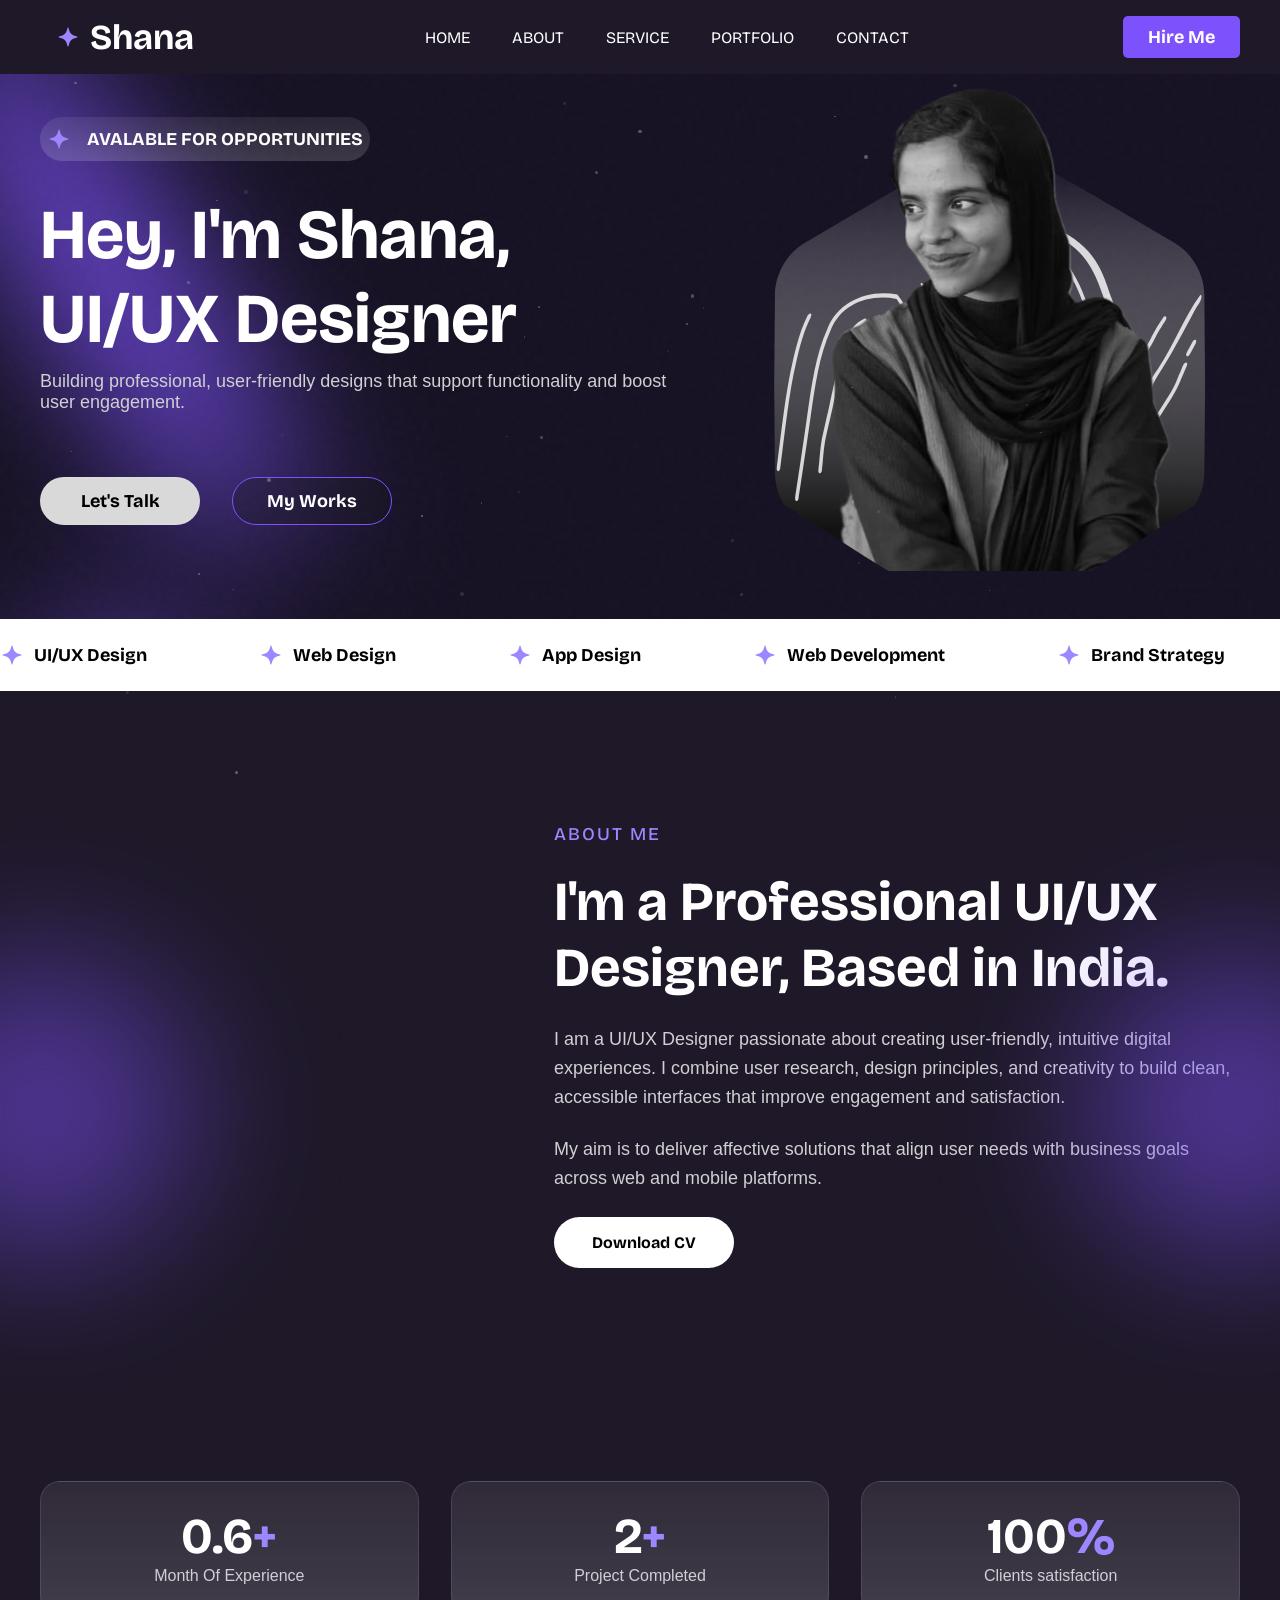
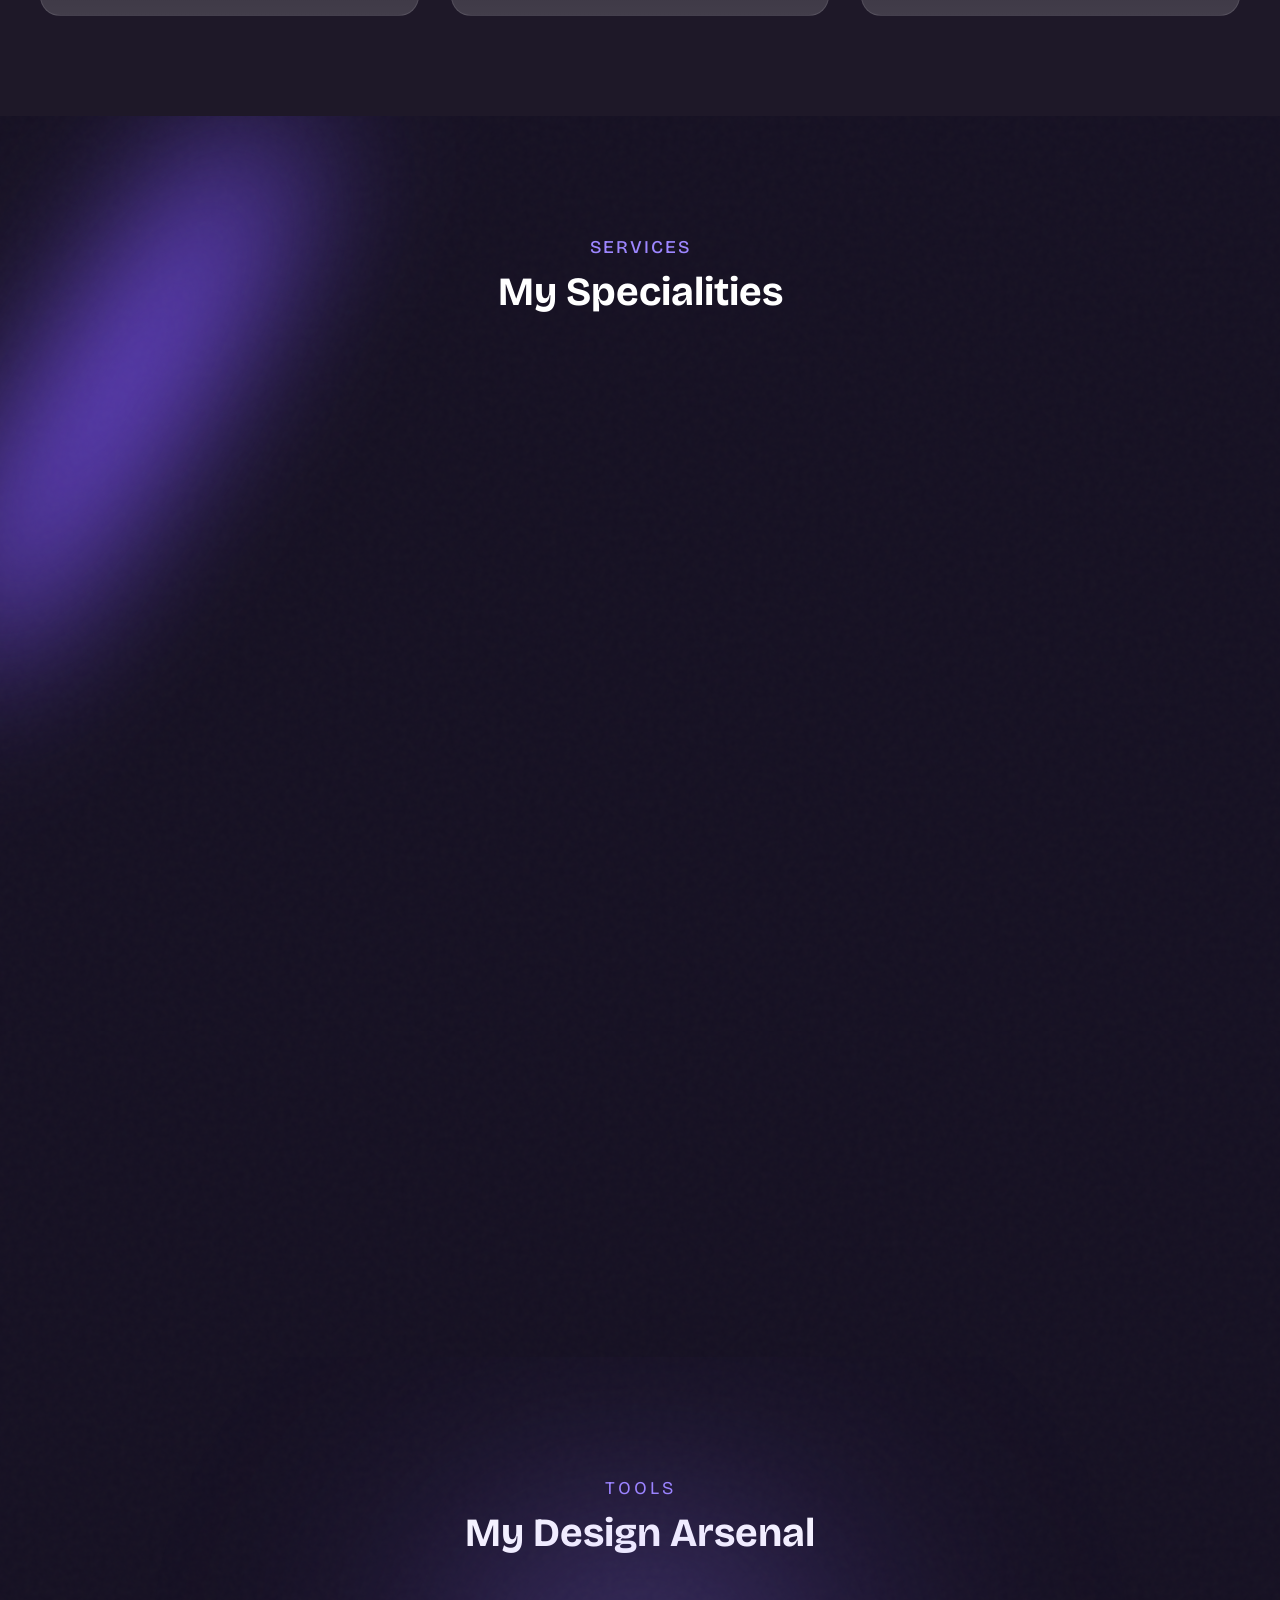
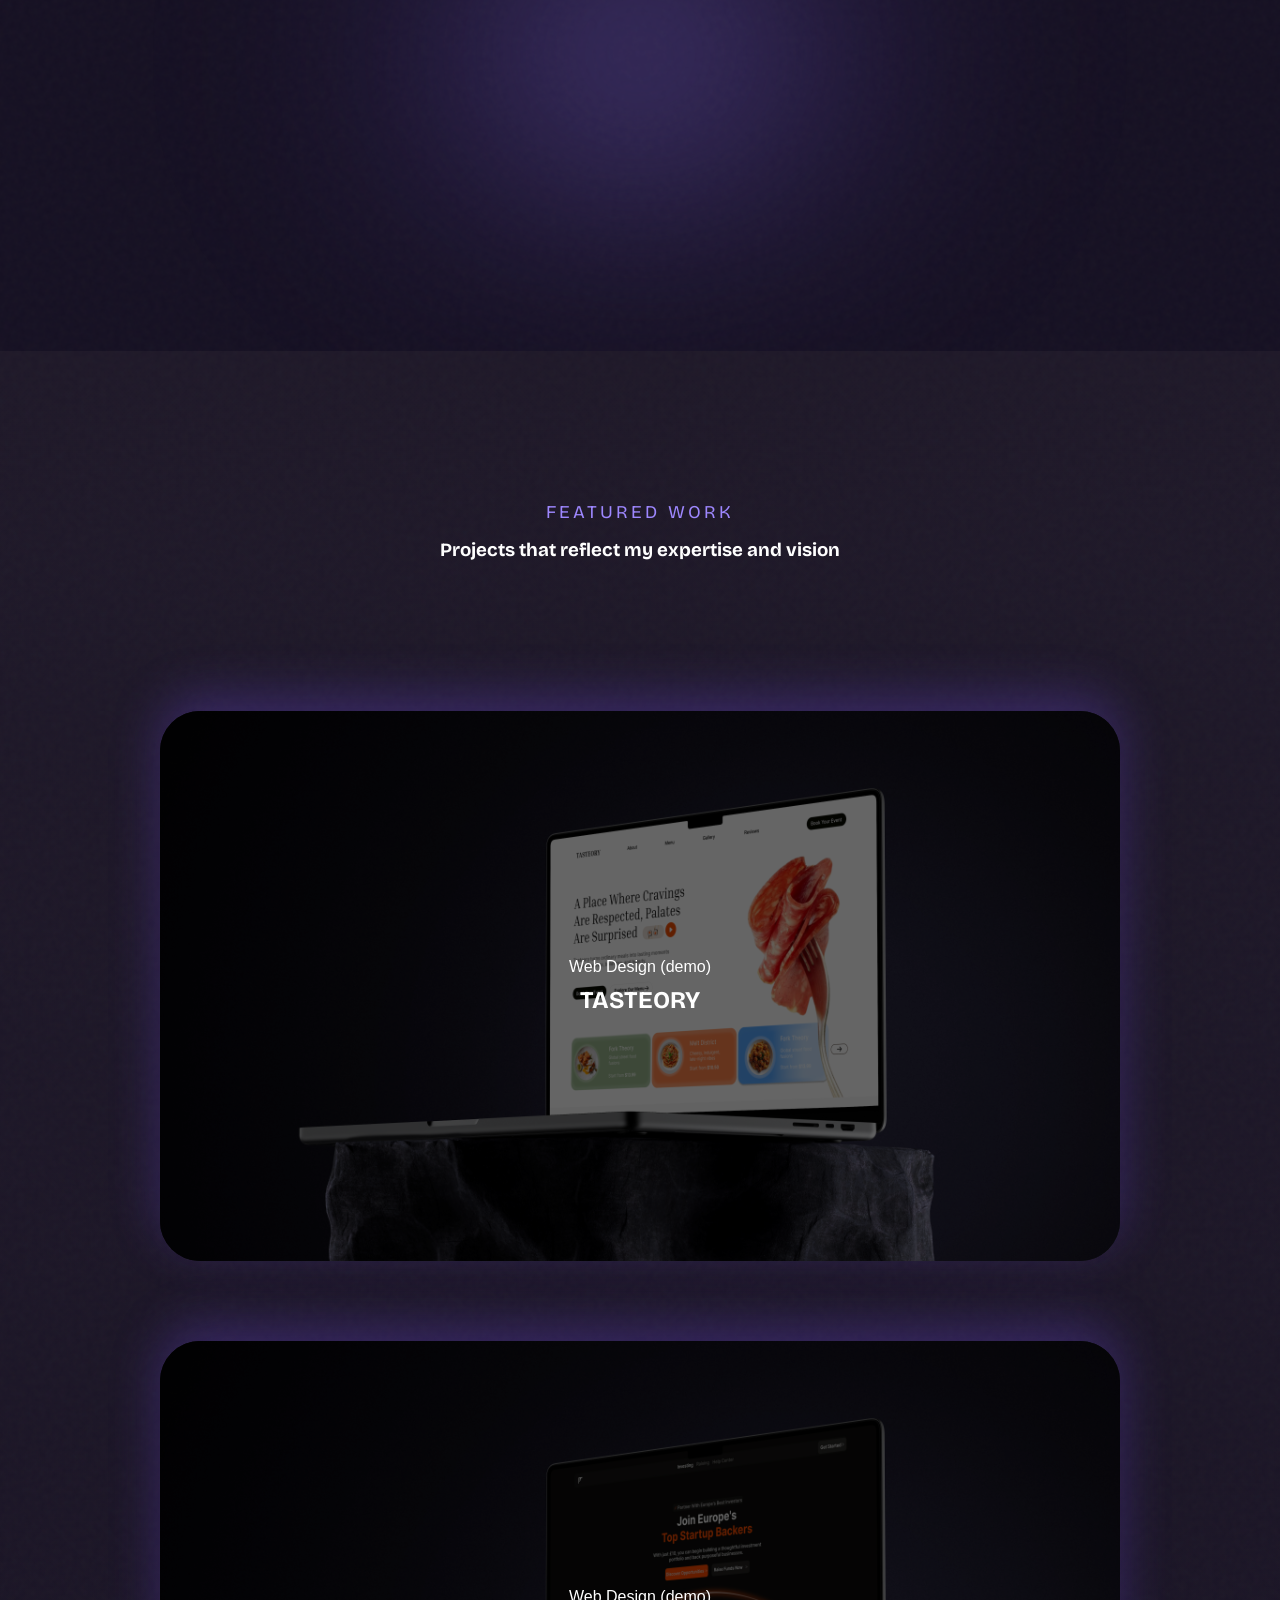
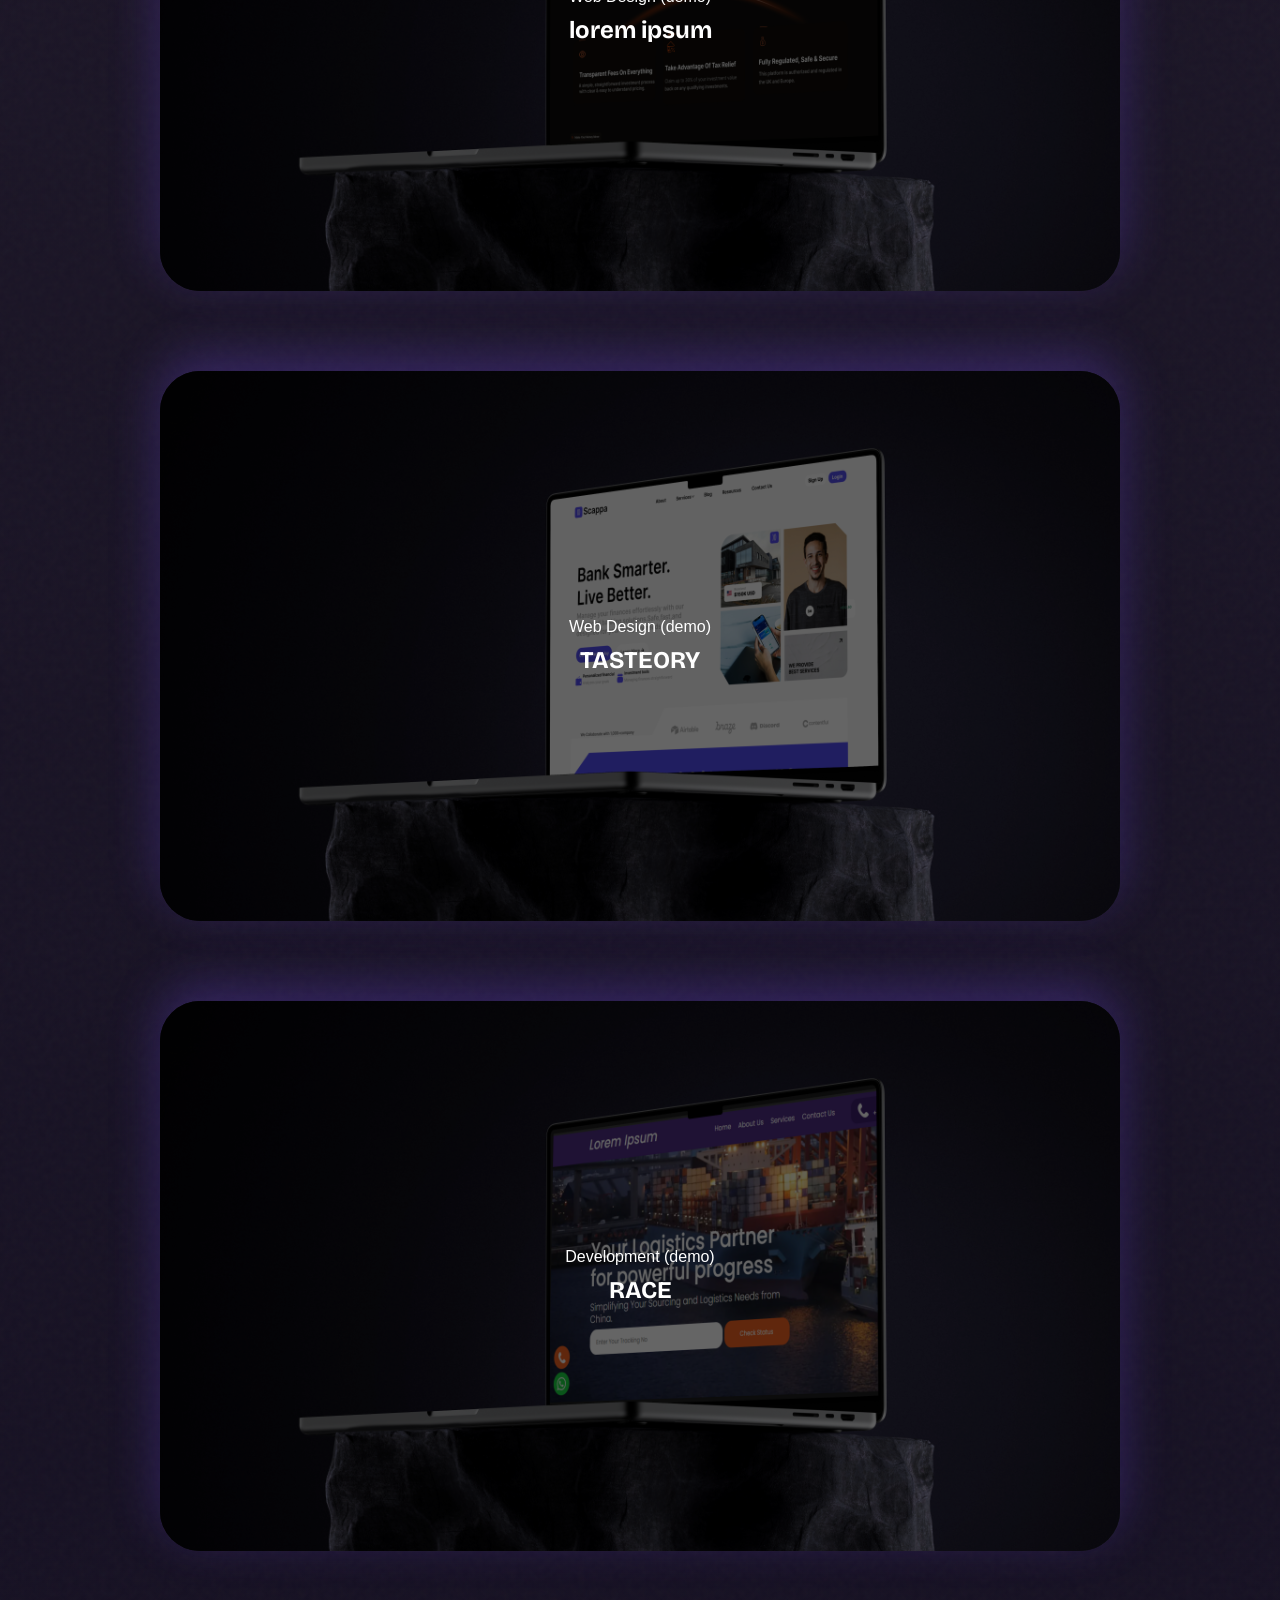
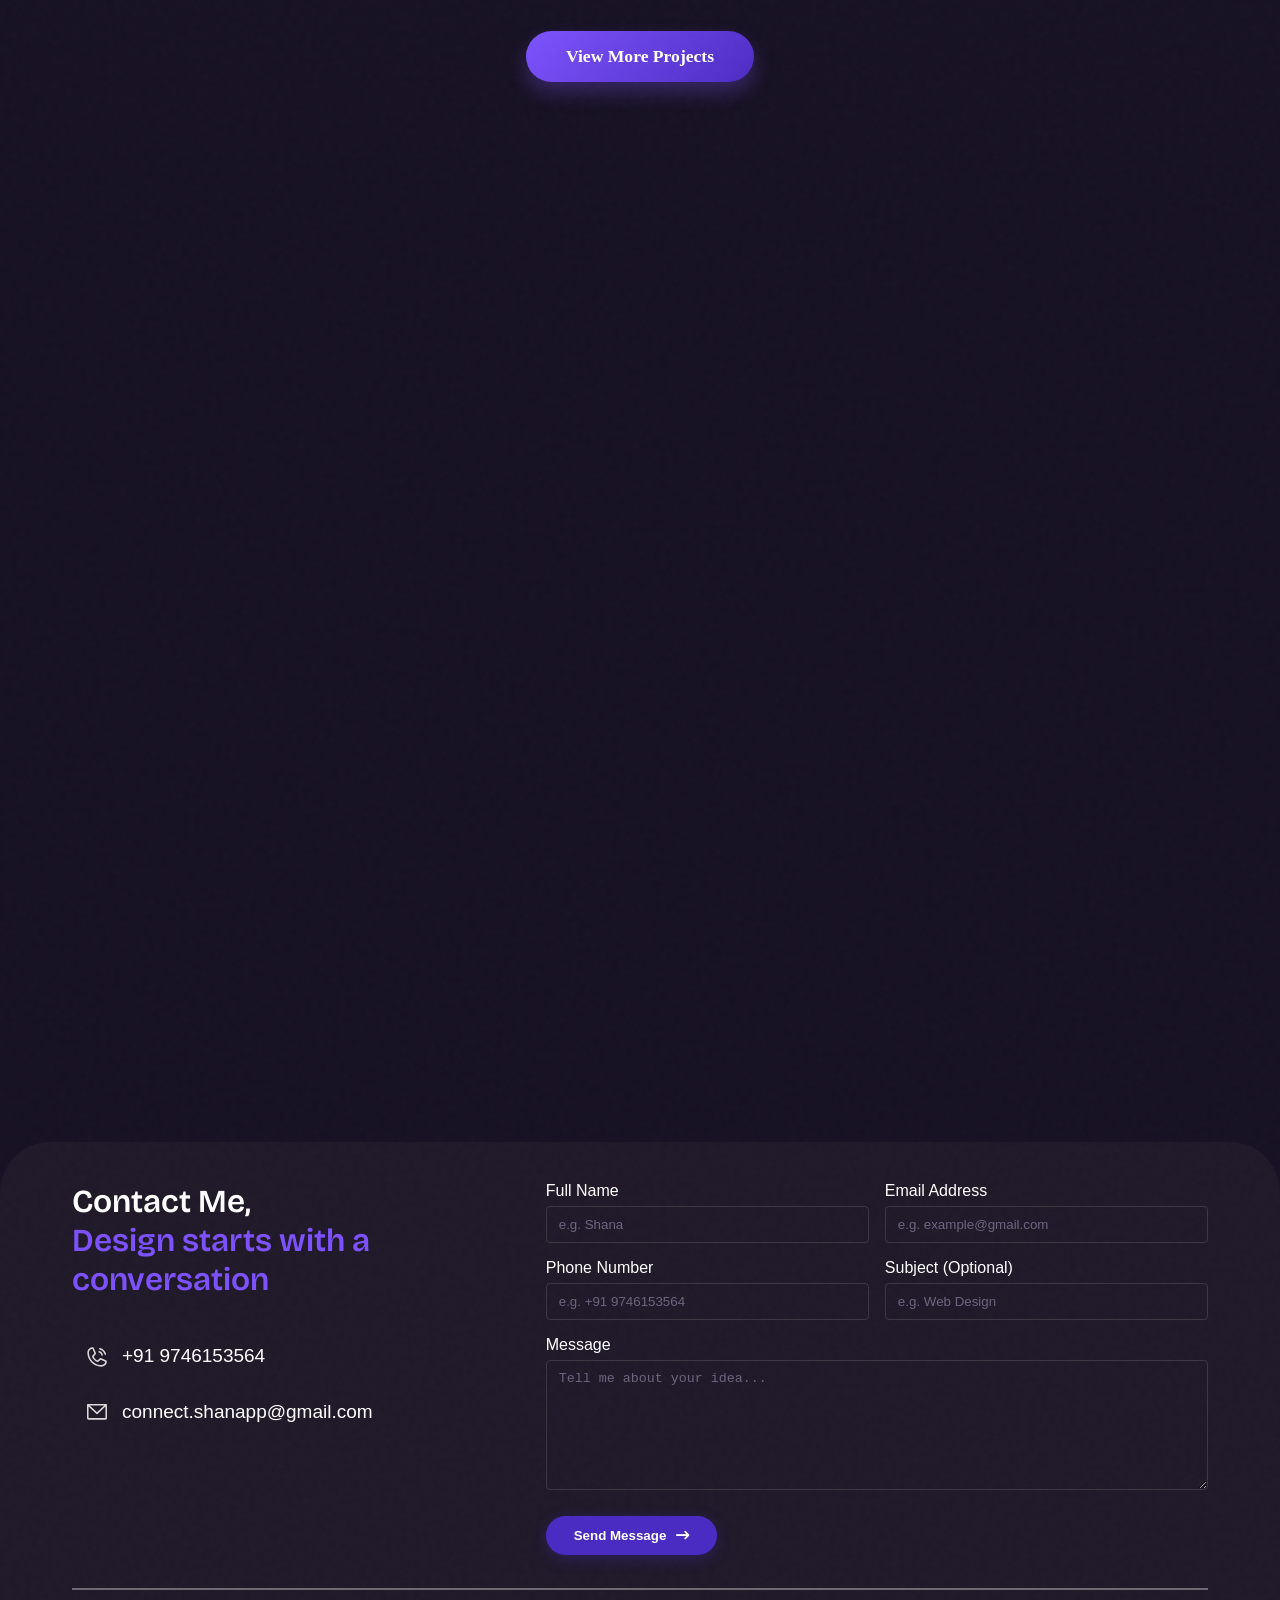
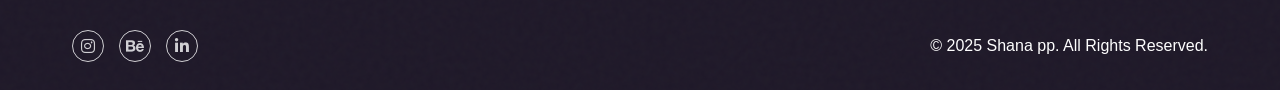
==== commit 4d8da244: "new" ====
--- a/index.html
+++ b/index.html
@@ -384,9 +384,9 @@
                     <div class="works-container">
                         <div class="project-card card-1" onclick="openDesign('./img/Wireframe - 1.png')">
                             <div class="work-inner">
-                                <img src="./img/p-1.svg" />
+                                <img src="img/mockup4.svg" />
                                 <div class="work-overlay">
-                                    <p>Web Design</p>
+                                    <p>Web Design (demo)</p>
                                     <h2>TASTEORY</h2>
                                 </div>
                             </div>
@@ -394,9 +394,9 @@
 
                         <div class="project-card card-2" onclick="openDesign('./img/Hand and iphone 16 Pro2.svg')">
                             <div class="work-inner">
-                                <img src="./img/Hand and iPhone 16 Pro.svg" />
+                                <img src="img/mockup3.svg" />
                                 <div class="work-overlay">
-                                    <p>UI/UX</p>
+                                    <p>Web Design (demo)</p>
                                     <h2>lorem ipsum</h2>
                                 </div>
                             </div>
@@ -404,9 +404,9 @@
 
                         <div class="project-card card-3" onclick="openDesign('./img/pic-3.svg')">
                             <div class="work-inner">
-                                <img src="./img/pic-3 mockup.svg" />
+                                <img src="img/mockup1.svg" />
                                 <div class="work-overlay">
-                                    <p>Web Design</p>
+                                    <p>Web Design (demo)</p>
                                     <h2>TASTEORY</h2>
                                 </div>
                             </div>
@@ -414,16 +414,16 @@
 
                         <div class="project-card card-4" onclick="openDesign('./img/race-mockup.svg')">
                             <div class="work-inner">
-                                <img src="./img/race-mockup.svg" />
+                                <img src="img/mockup6.svg" />
                                 <div class="work-overlay">
-                                    <p>Development</p>
+                                    <p>Development (demo)</p>
                                     <h2>RACE</h2>
                                 </div>
                             </div>
                         </div>
                     </div>
                     <div class="view-more-container">
-                        <a href="projects.html" target="_blank" class="view-more-btn">View More Projects</a>
+                        <a href="works.html" target="_blank" class="view-more-btn">View More Projects</a>
                     </div>
                 </div>
 
--- a/style.css
+++ b/style.css
@@ -280,7 +280,7 @@
     flex-direction: column;
     gap: 8px 0px;
     align-items: center;
-    cursor: pointer; /* മൗസ് വെക്കുമ്പോൾ കൈ ചിഹ്നം വരാൻ */
+    cursor: pointer; 
 
     /* പ്രധാന മാറ്റം ഇവിടെയാണ് */
     margin-left: auto;
@@ -300,8 +300,8 @@
 }
 
 .nav_toggle span {
-    width: 35px;
-    height: 3px;
+    width: 27px;
+    height: 2px;
     background: var(--white-color);
     border-radius: 13px;
     border: solid 0.01px var(--white-color);
@@ -1449,8 +1449,8 @@
 }
 
 .info-block {
-    margin-bottom: 24px;
     font-family: "Satoshi", sans-serif;
+    font-size: 19px;
 }
 
 .info-label {
@@ -1462,9 +1462,11 @@
 .info-item {
     display: flex;
     align-items: center;
-    gap: 12px;
-}
-
+    gap: 0;
+}
+.item-1{
+    margin-top: 2rem;
+}
 .info-icon {
     width: 50px;
     height: 50px;
@@ -1473,7 +1475,12 @@
     align-items: center;
     justify-content: center;
 }
-
+.info-icon img{
+    width: 25px;
+}
+.icon-2 img{
+    width: 20px;
+}
 /* SOCIAL ICONS */
 .socials {
     display: flex;
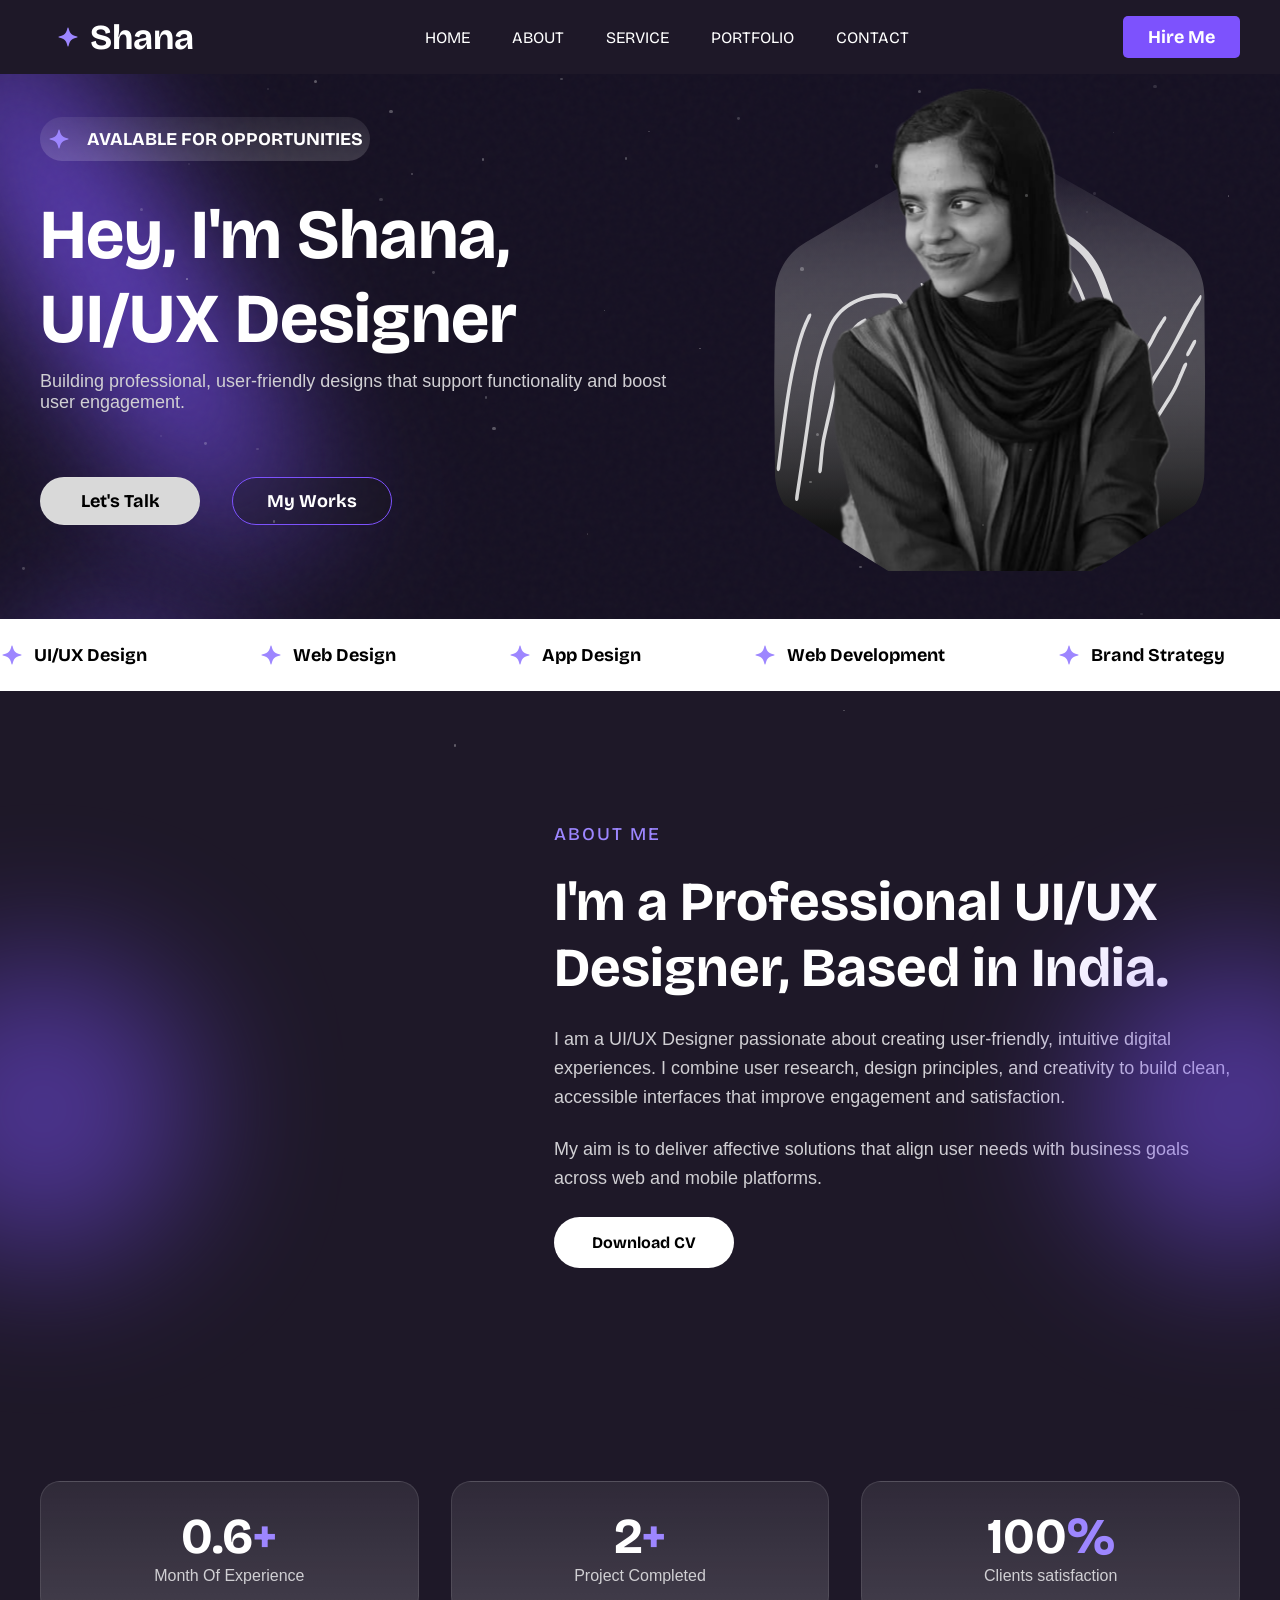
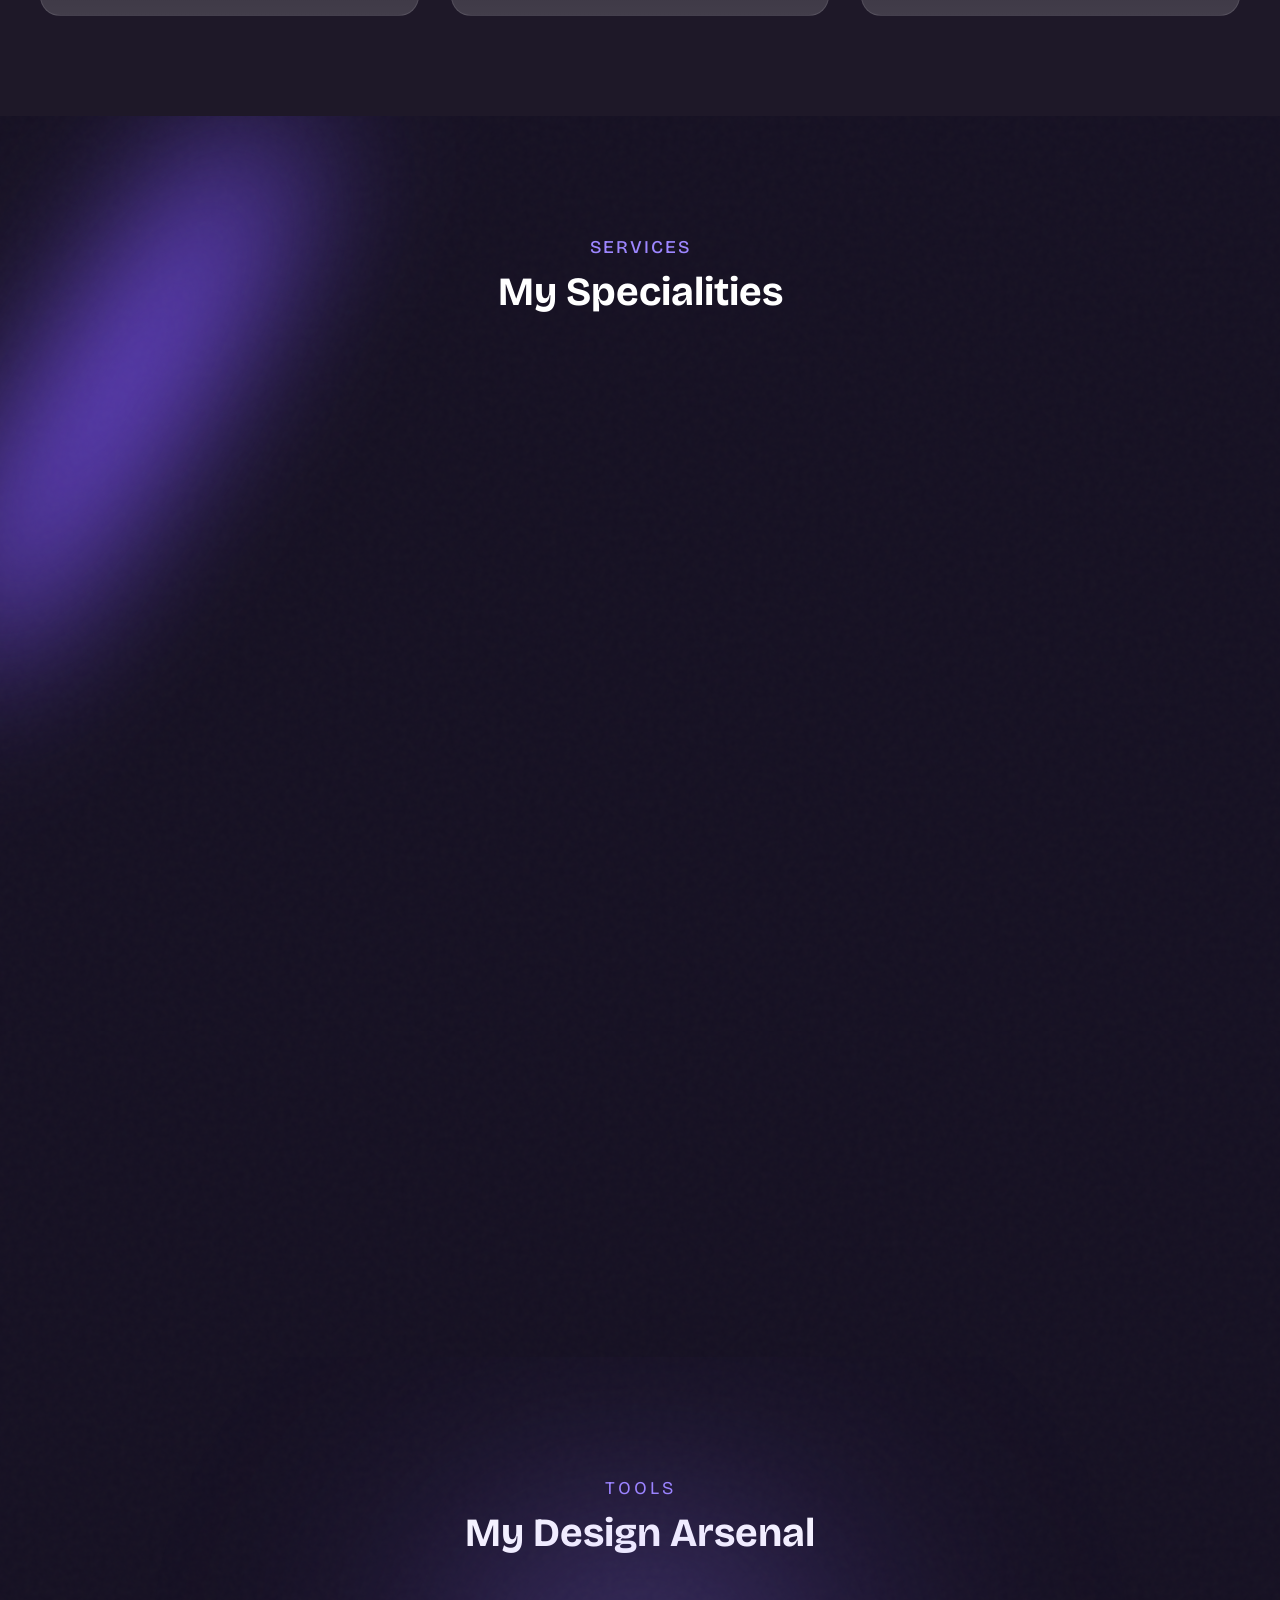
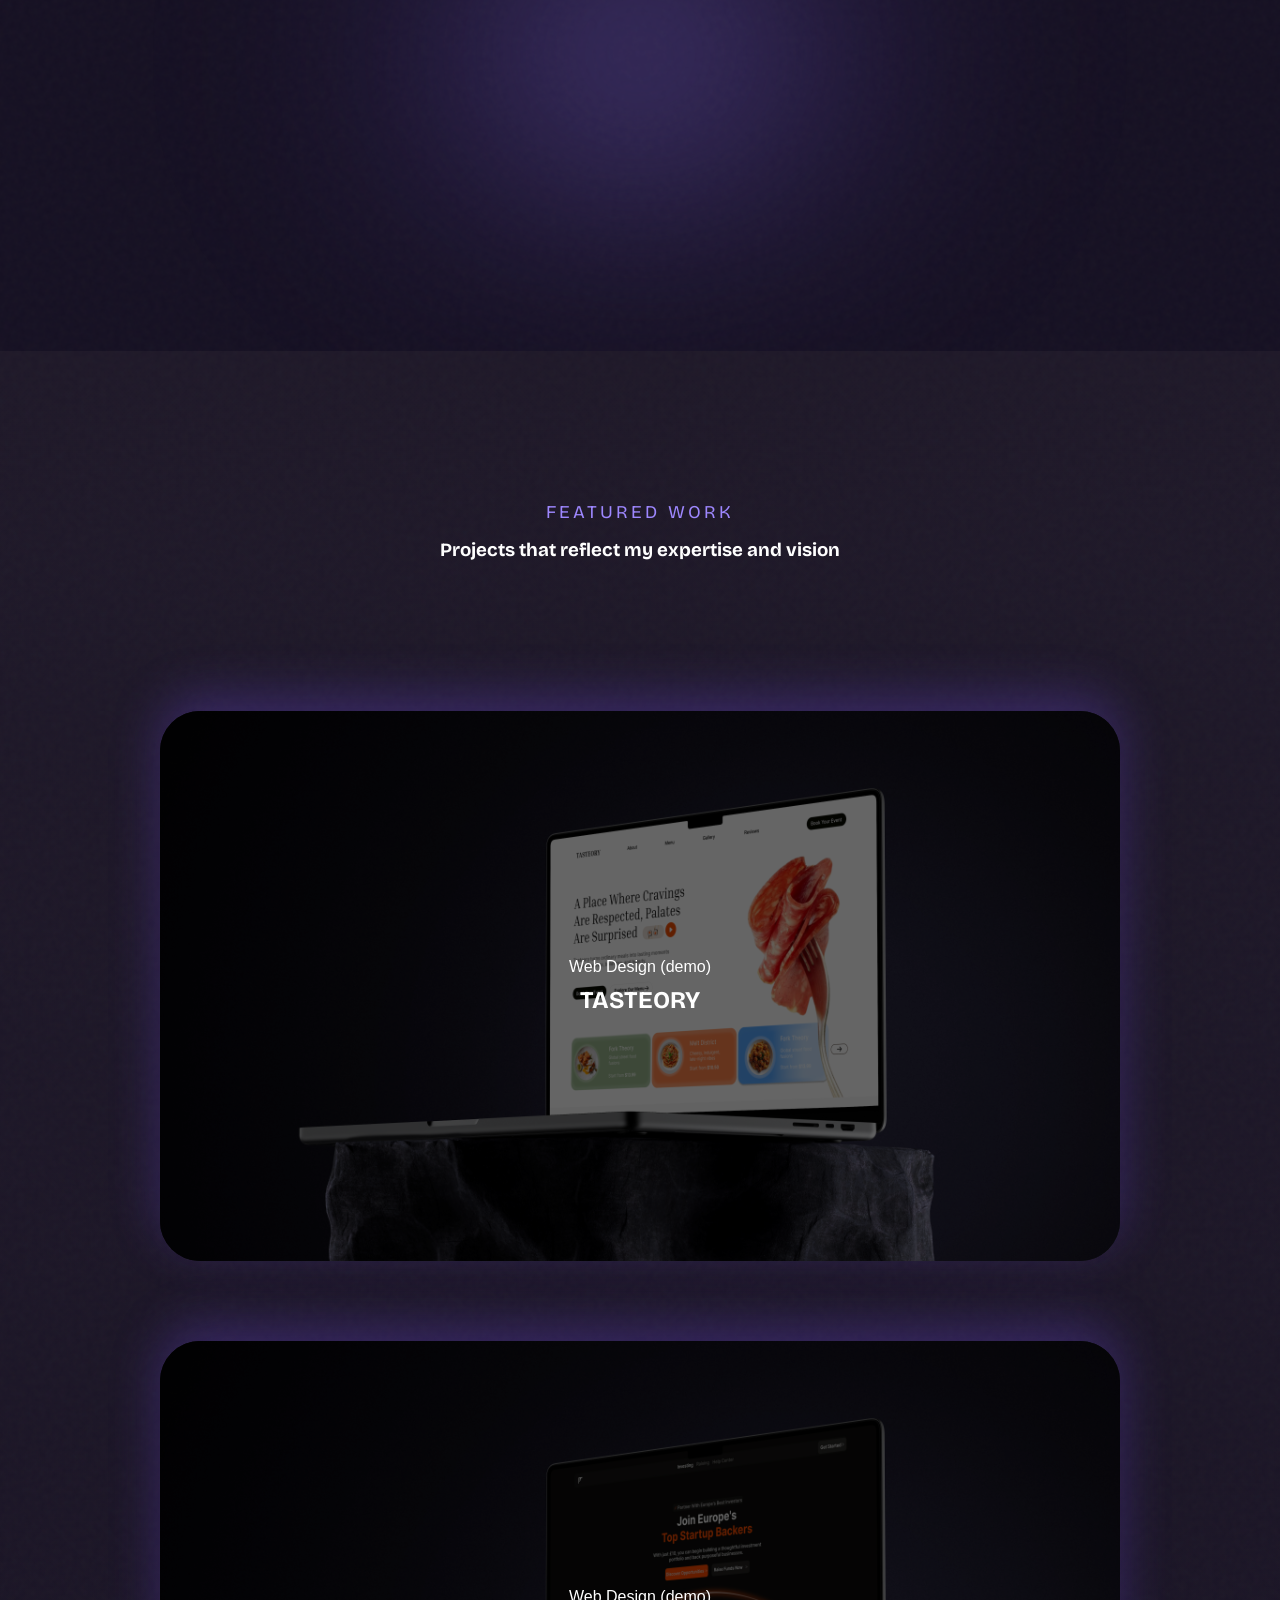
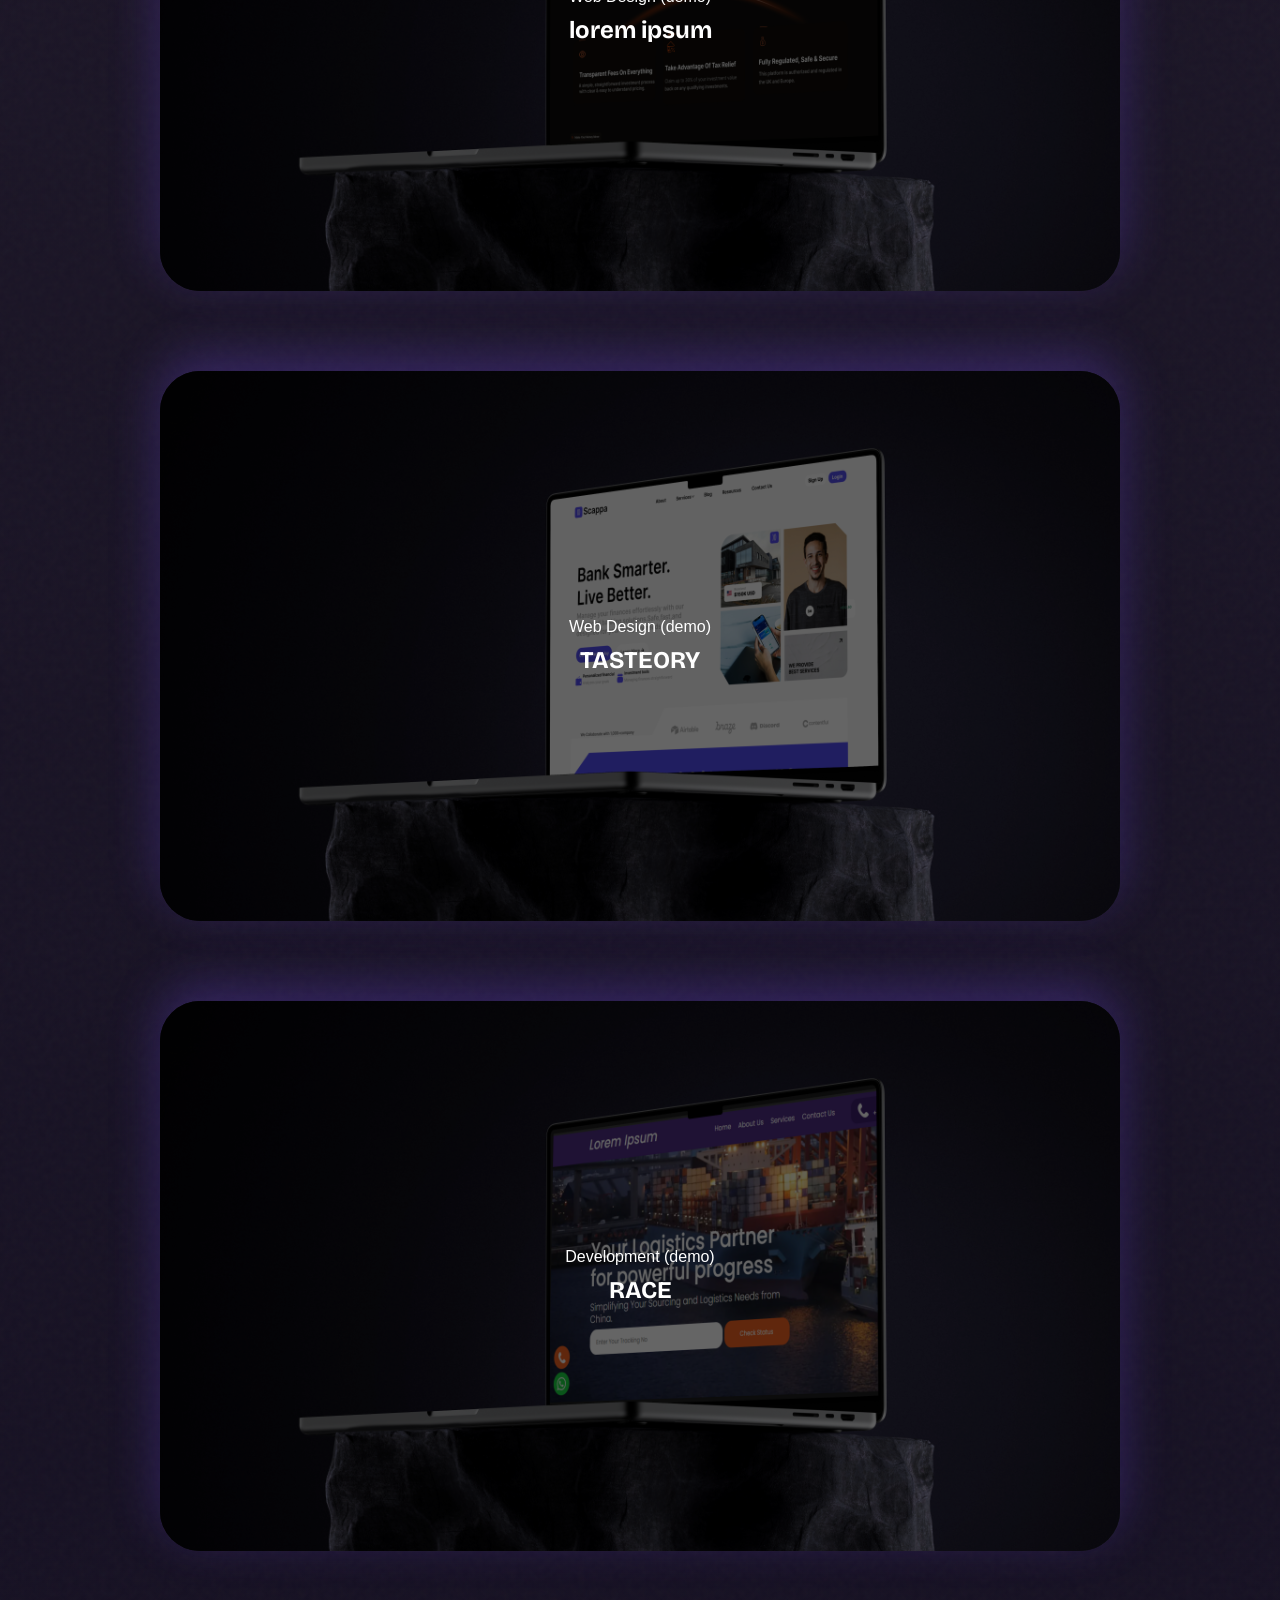
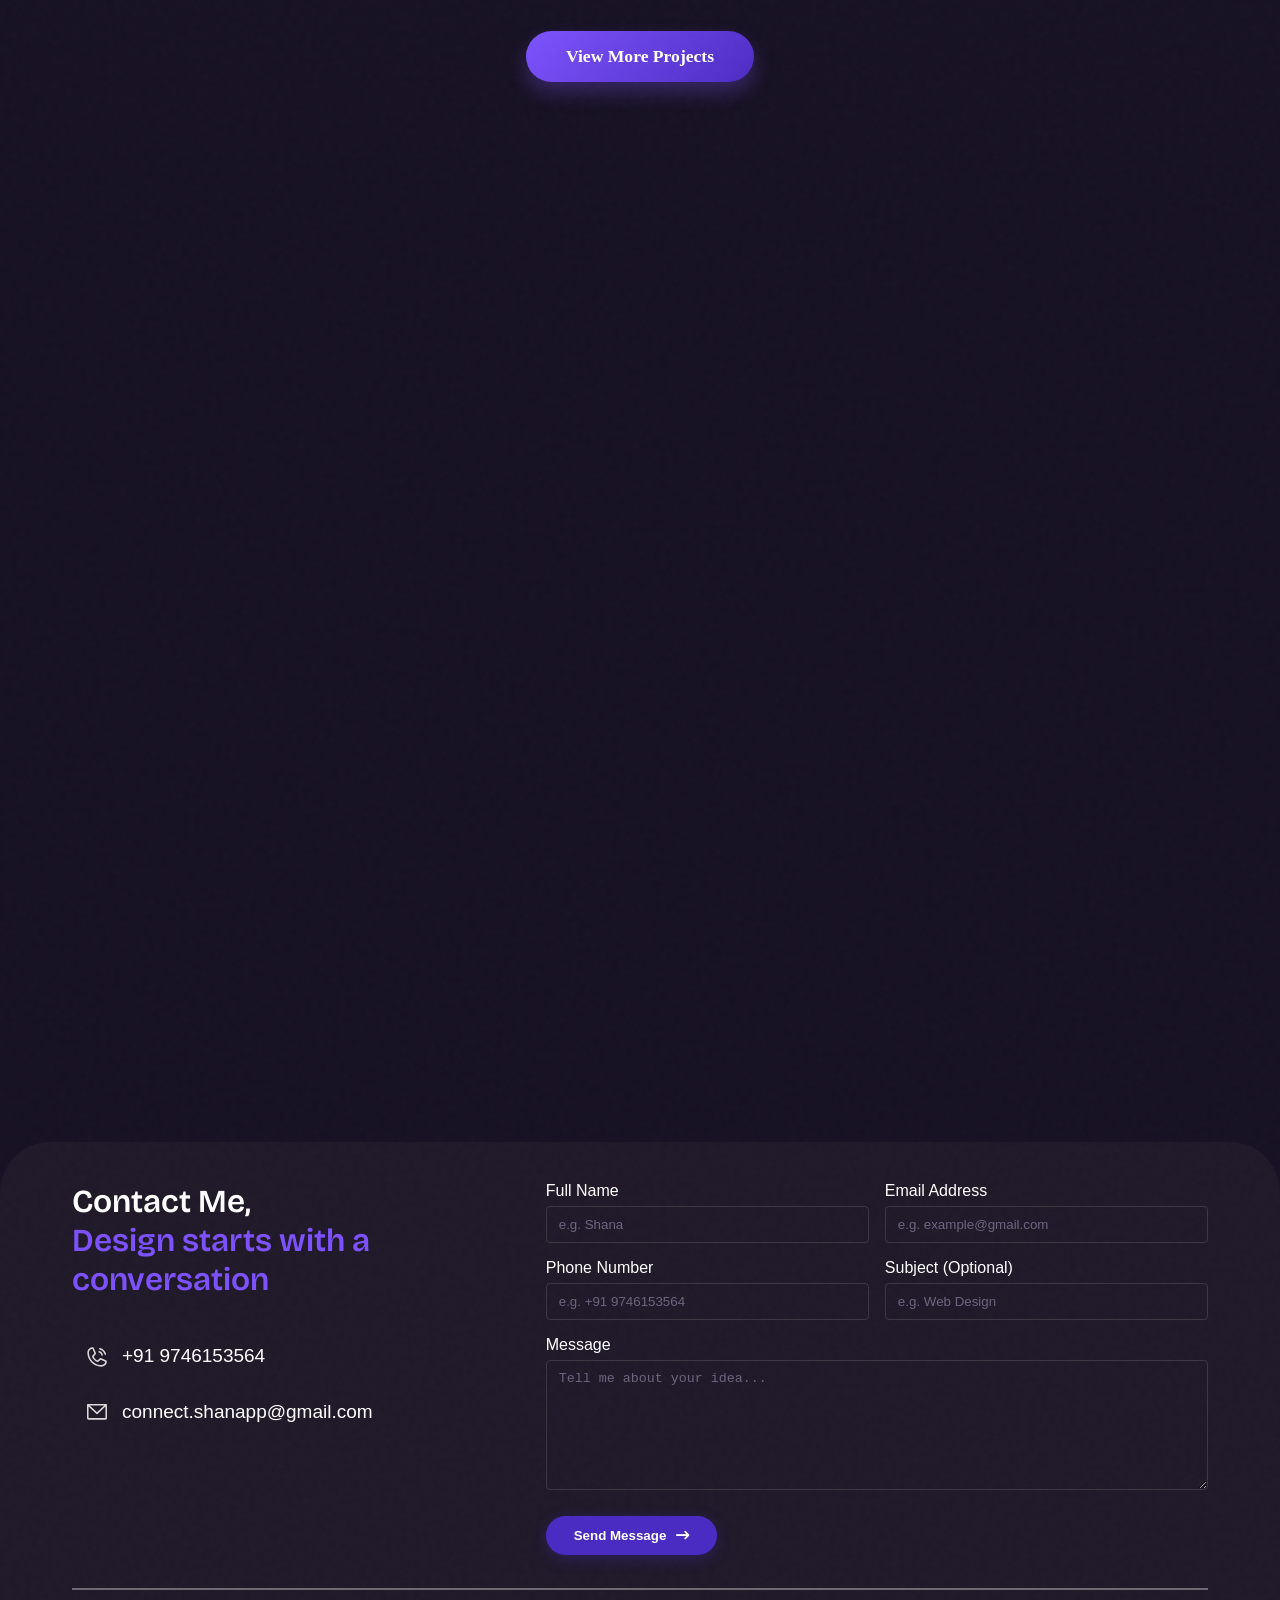
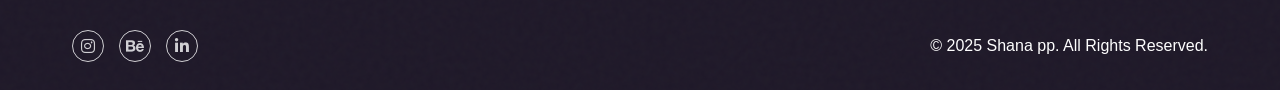
==== commit 487be7bd: "update" ====
--- a/index.html
+++ b/index.html
@@ -632,7 +632,7 @@
             const btn = document.getElementById("submit-button");
 
             form.addEventListener("submit", async function (event) {
-                event.preventDefault(); // പേജ് ലോഡ് ആകുന്നത് തടയുന്നു
+                event.preventDefault(); 
 
                 const data = new FormData(event.target);
                 status.innerHTML = "Sending...";
@@ -648,7 +648,7 @@
                     if (response.ok) {
                         status.innerHTML = "Success! Your message has been sent.";
                         status.style.color = "#4CAF50";
-                        form.reset(); // ഫോം ക്ലിയർ ചെയ്യുന്നു
+                        form.reset(); 
                     } else {
                         status.innerHTML = "Oops! Problem sending message.";
                         status.style.color = "#f44336";
@@ -665,7 +665,7 @@
             let lastScrollPosition = 0;
 
             function openDesign(imgSrc) {
-                // നിലവിലെ സ്ക്രോൾ പൊസിഷൻ സേവ് ചെയ്യുന്നു
+               
                 lastScrollPosition = window.scrollY;
 
                 document.getElementById("project-list-section").style.display = "none";
@@ -673,7 +673,7 @@
                 detailView.style.display = "block";
                 document.getElementById("design-display-img").src = imgSrc;
 
-                // പുതിയ പേജിന്റെ മുകളിലേക്ക് മാറ്റുന്നു
+                
                 window.scrollTo(0, 0);
             }
 
@@ -681,7 +681,7 @@
                 document.getElementById("full-design-view").style.display = "none";
                 document.getElementById("project-list-section").style.display = "block";
 
-                // സേവ് ചെയ്ത പൊസിഷനിലേക്ക് സ്ക്രോൾ ചെയ്യുന്നു
+                
                 window.scrollTo(0, lastScrollPosition);
             }
         </script>
@@ -698,7 +698,7 @@
             $(document).ready(function () {
                 console.log("JQuery is working!");
 
-                // Hamburger icon click cheyyumbbol menu open/close aakan
+                
                 $(".nav_toggle").on("click", function (e) {
                     e.preventDefault();
                     $(".slider-bar").toggleClass("toggled");
@@ -706,26 +706,26 @@
                     console.log("Button Clicked!");
                 });
 
-                // Menu-vinullile oro link click cheyyumbbolum menu close aakan
+              
                 $(".slider-bar a").on("click", function () {
-                    $(".slider-bar").removeClass("toggled"); // Menu hide cheyyunnu
-                    $(".nav_toggle").removeClass("clicked"); // Hamburger icon pazhaya poleyaakkunnu
+                    $(".slider-bar").removeClass("toggled"); 
+                    $(".nav_toggle").removeClass("clicked"); 
                 });
             });
         </script>
 
         <script>
-            // FAQ Accordion Logic
+          
             document.querySelectorAll(".faq-question").forEach((button) => {
                 button.addEventListener("click", () => {
                     const faqItem = button.parentElement;
 
-                    // Close other items (optional: if you want only one open at a time)
+                   
                     document.querySelectorAll(".faq-item").forEach((item) => {
                         if (item !== faqItem) item.classList.remove("active");
                     });
 
-                    // Toggle current item
+                  
                     faqItem.classList.toggle("active");
                 });
             });
--- a/style.css
+++ b/style.css
@@ -1661,3 +1661,24 @@
     color: #6b6972;
     border: 0.5px solid;
 }
+
+
+
+
+
+
+
+
+
+
+
+
+
+
+
+
+
+
+
+
+
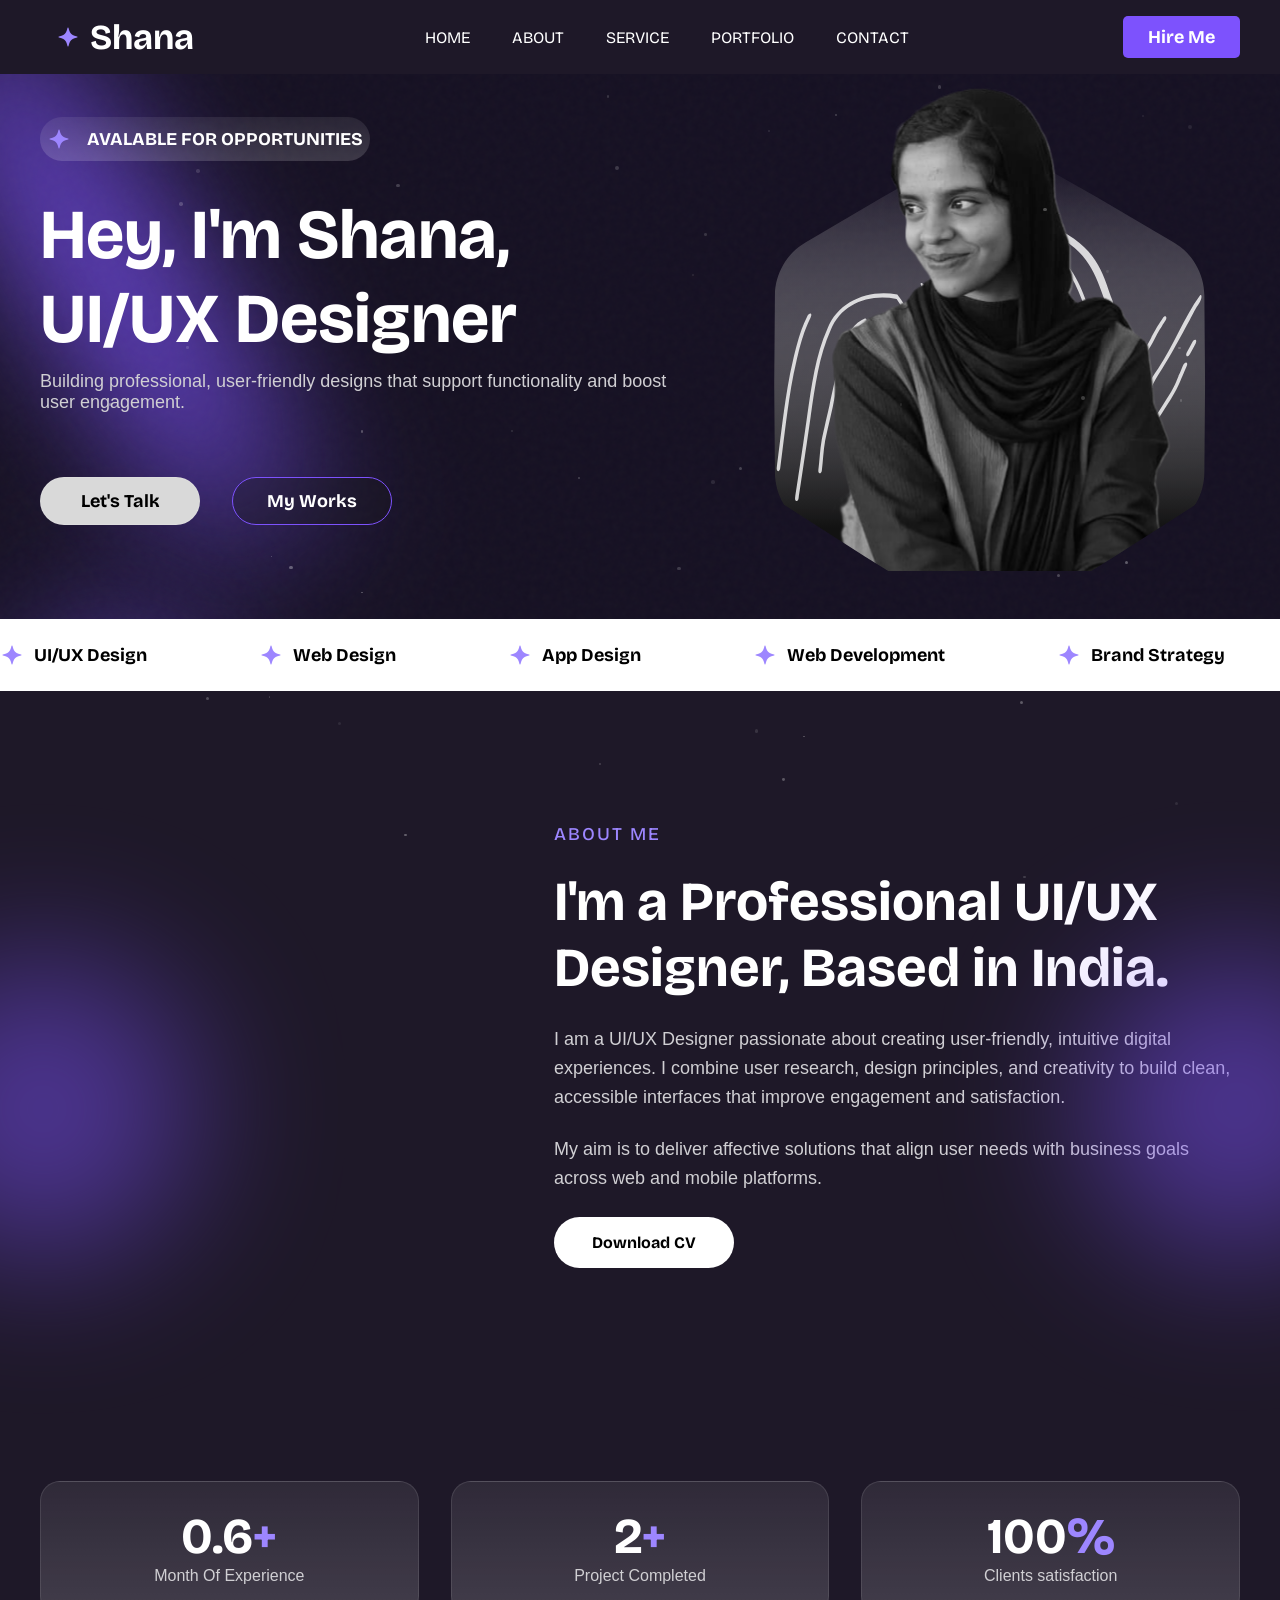
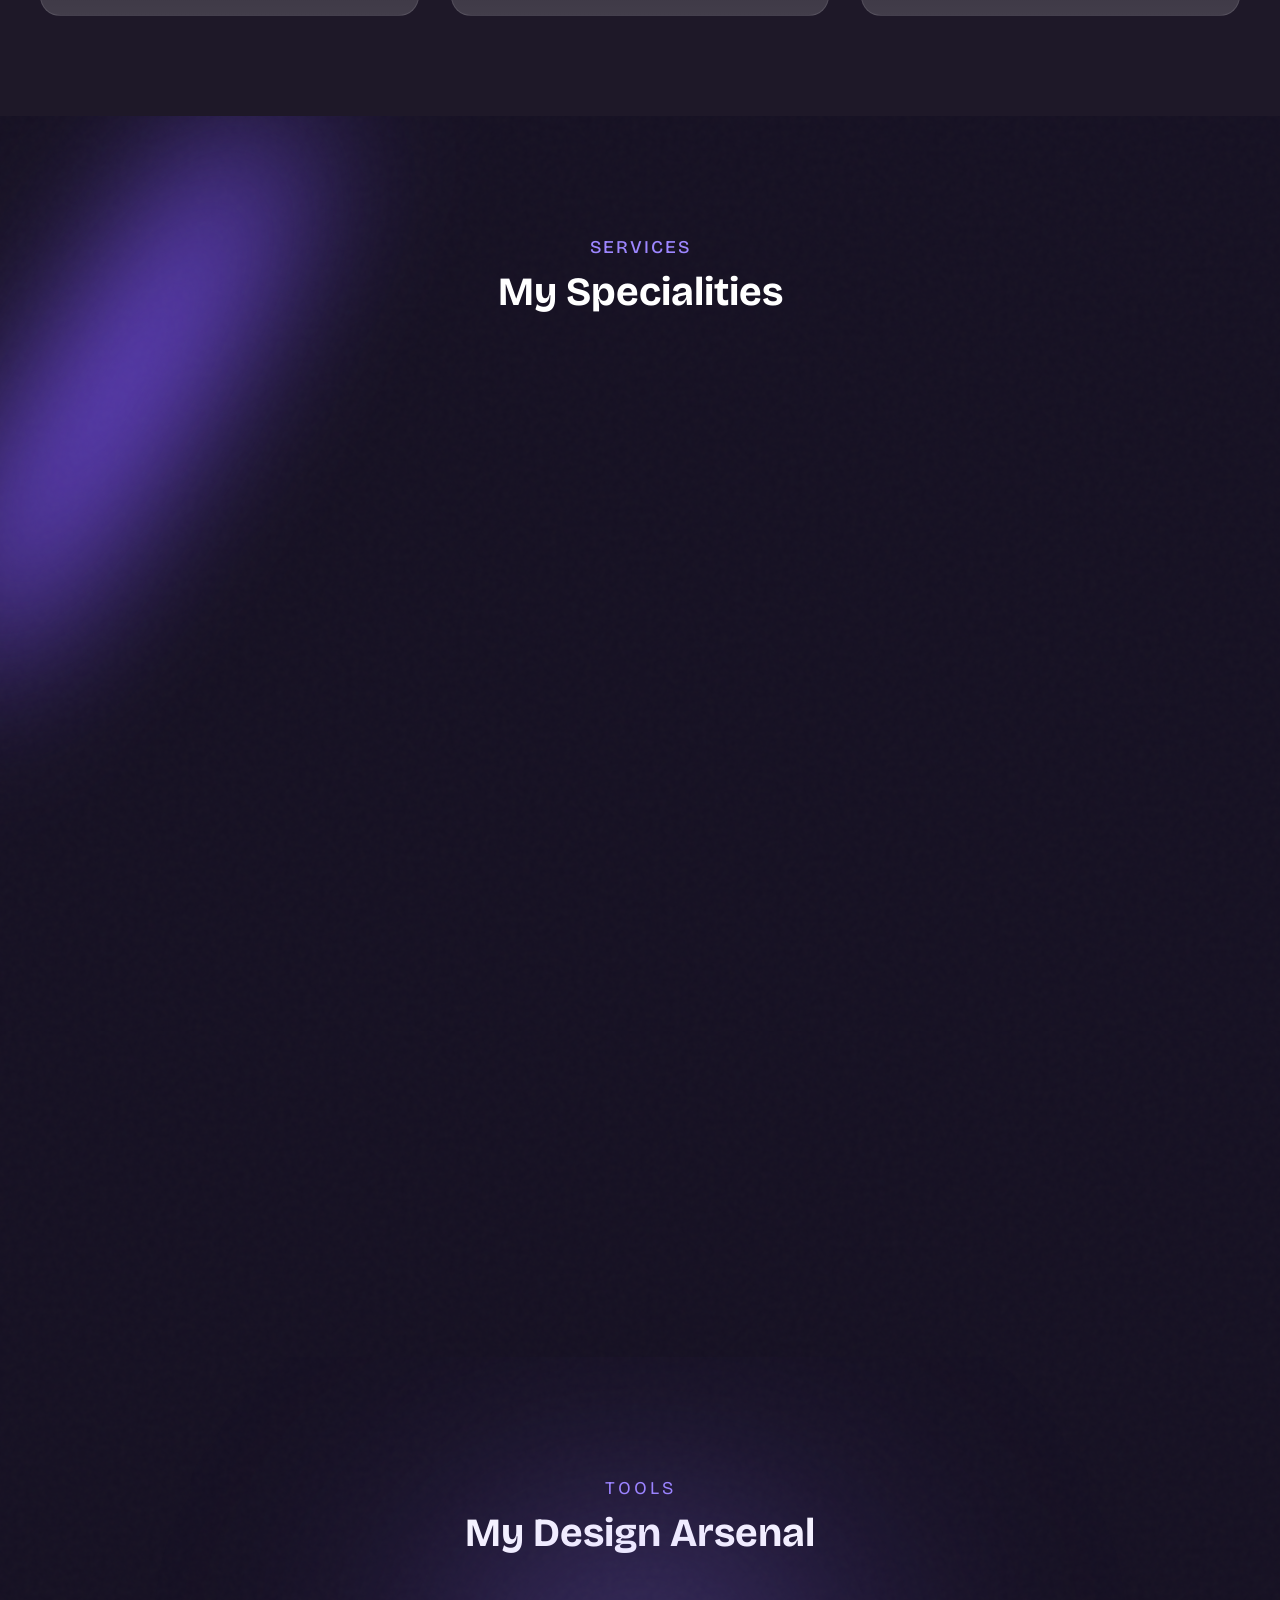
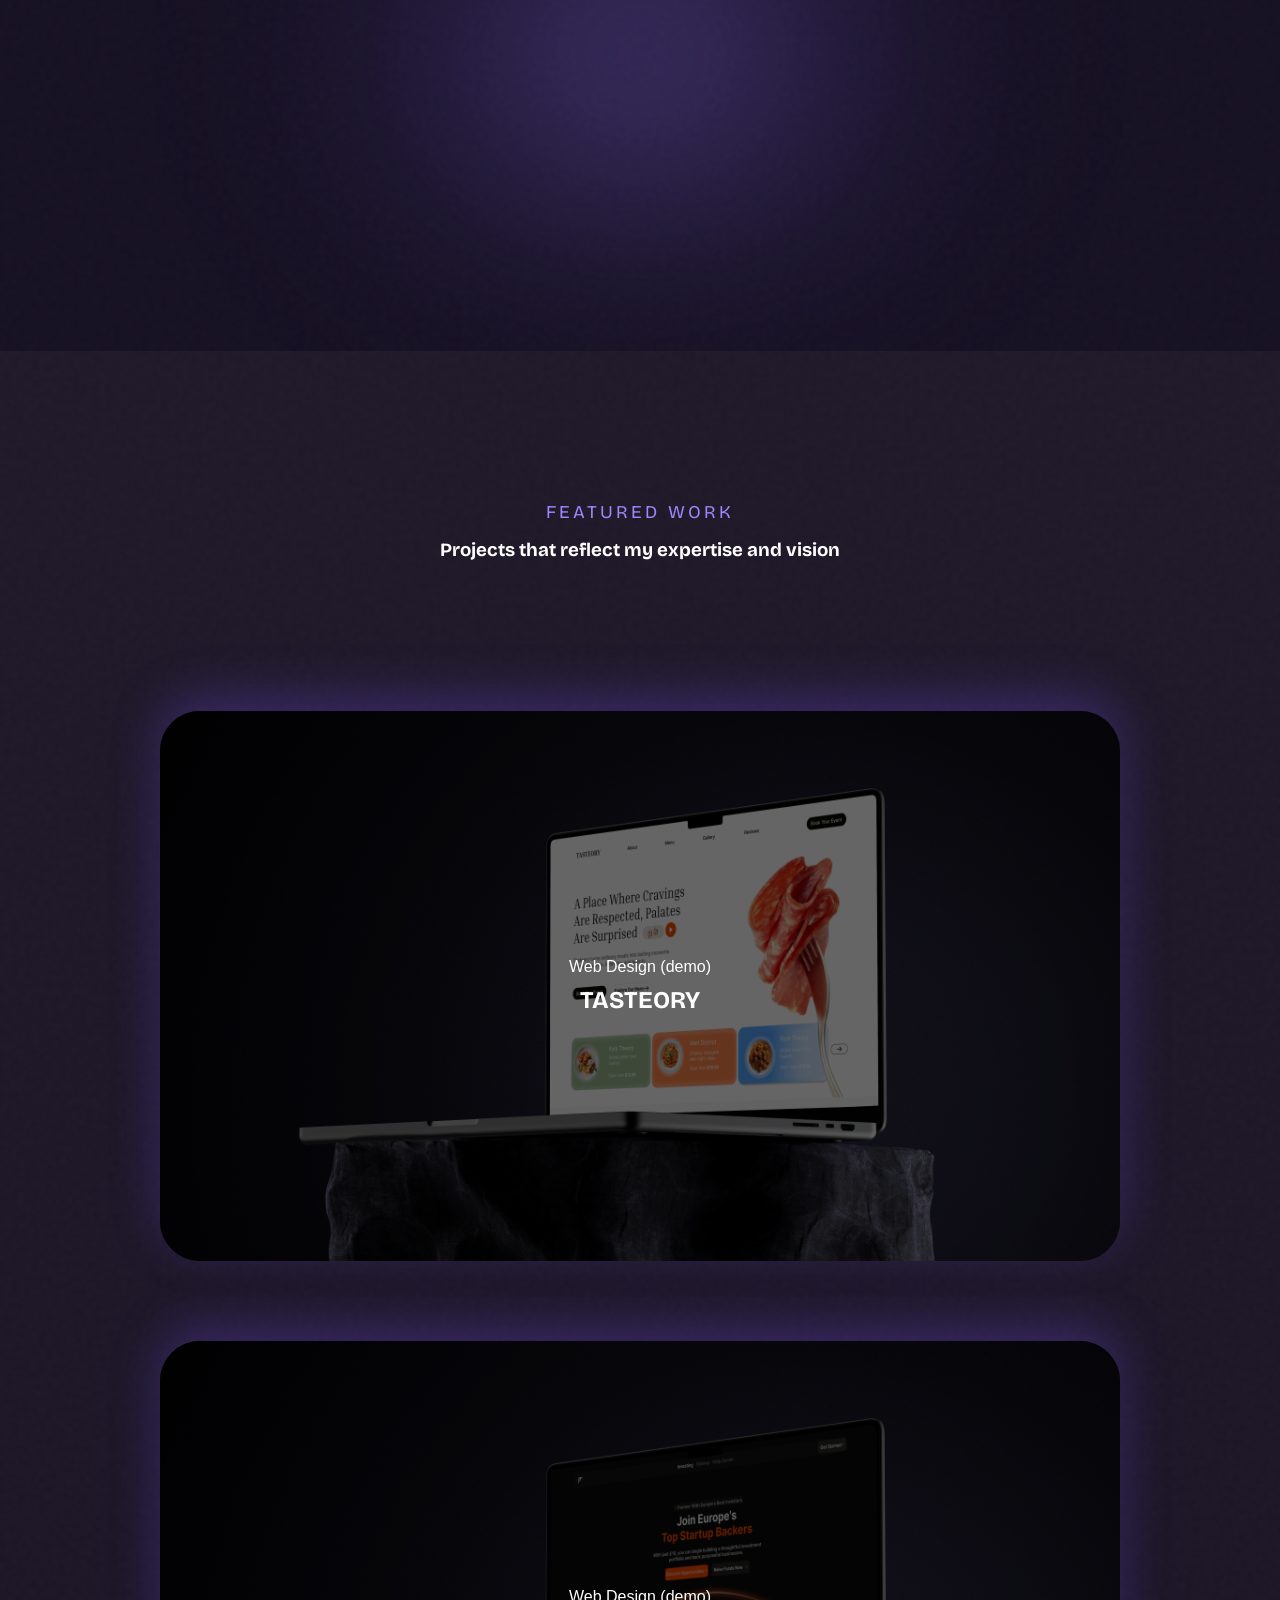
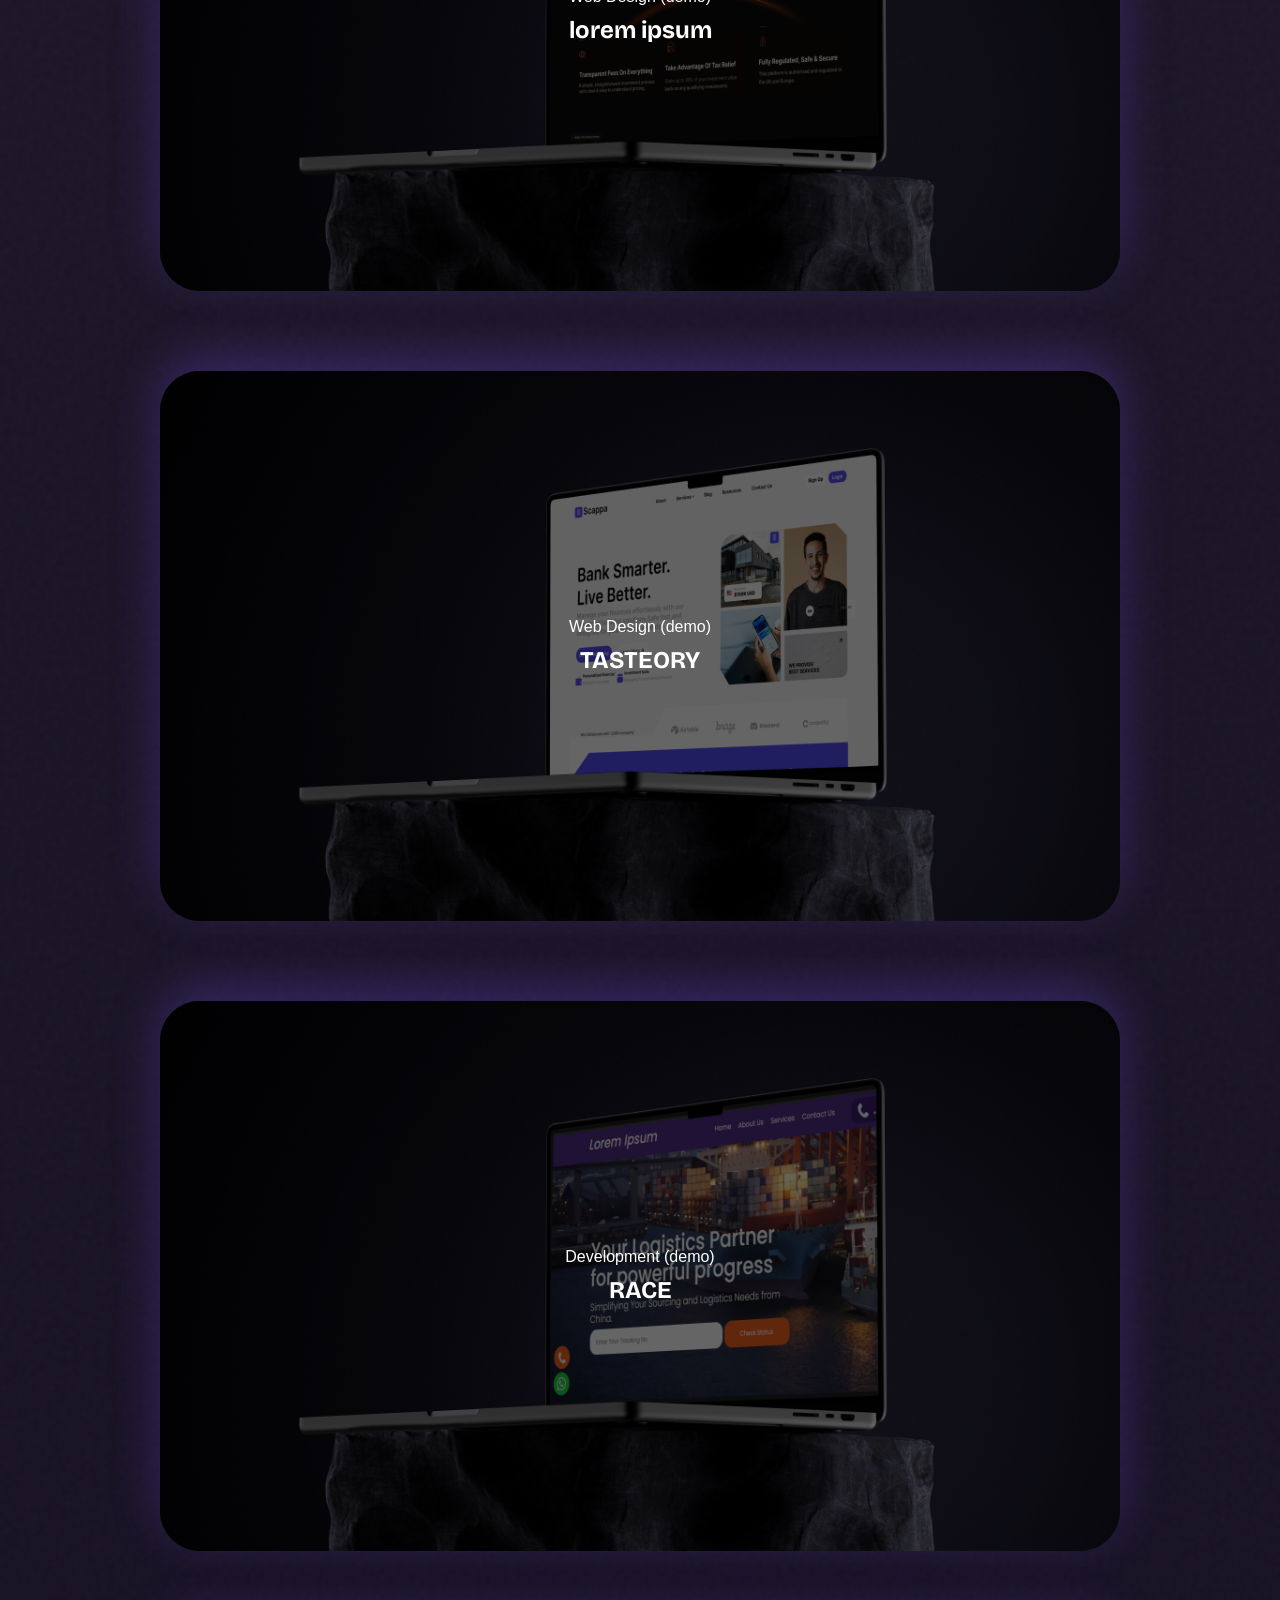
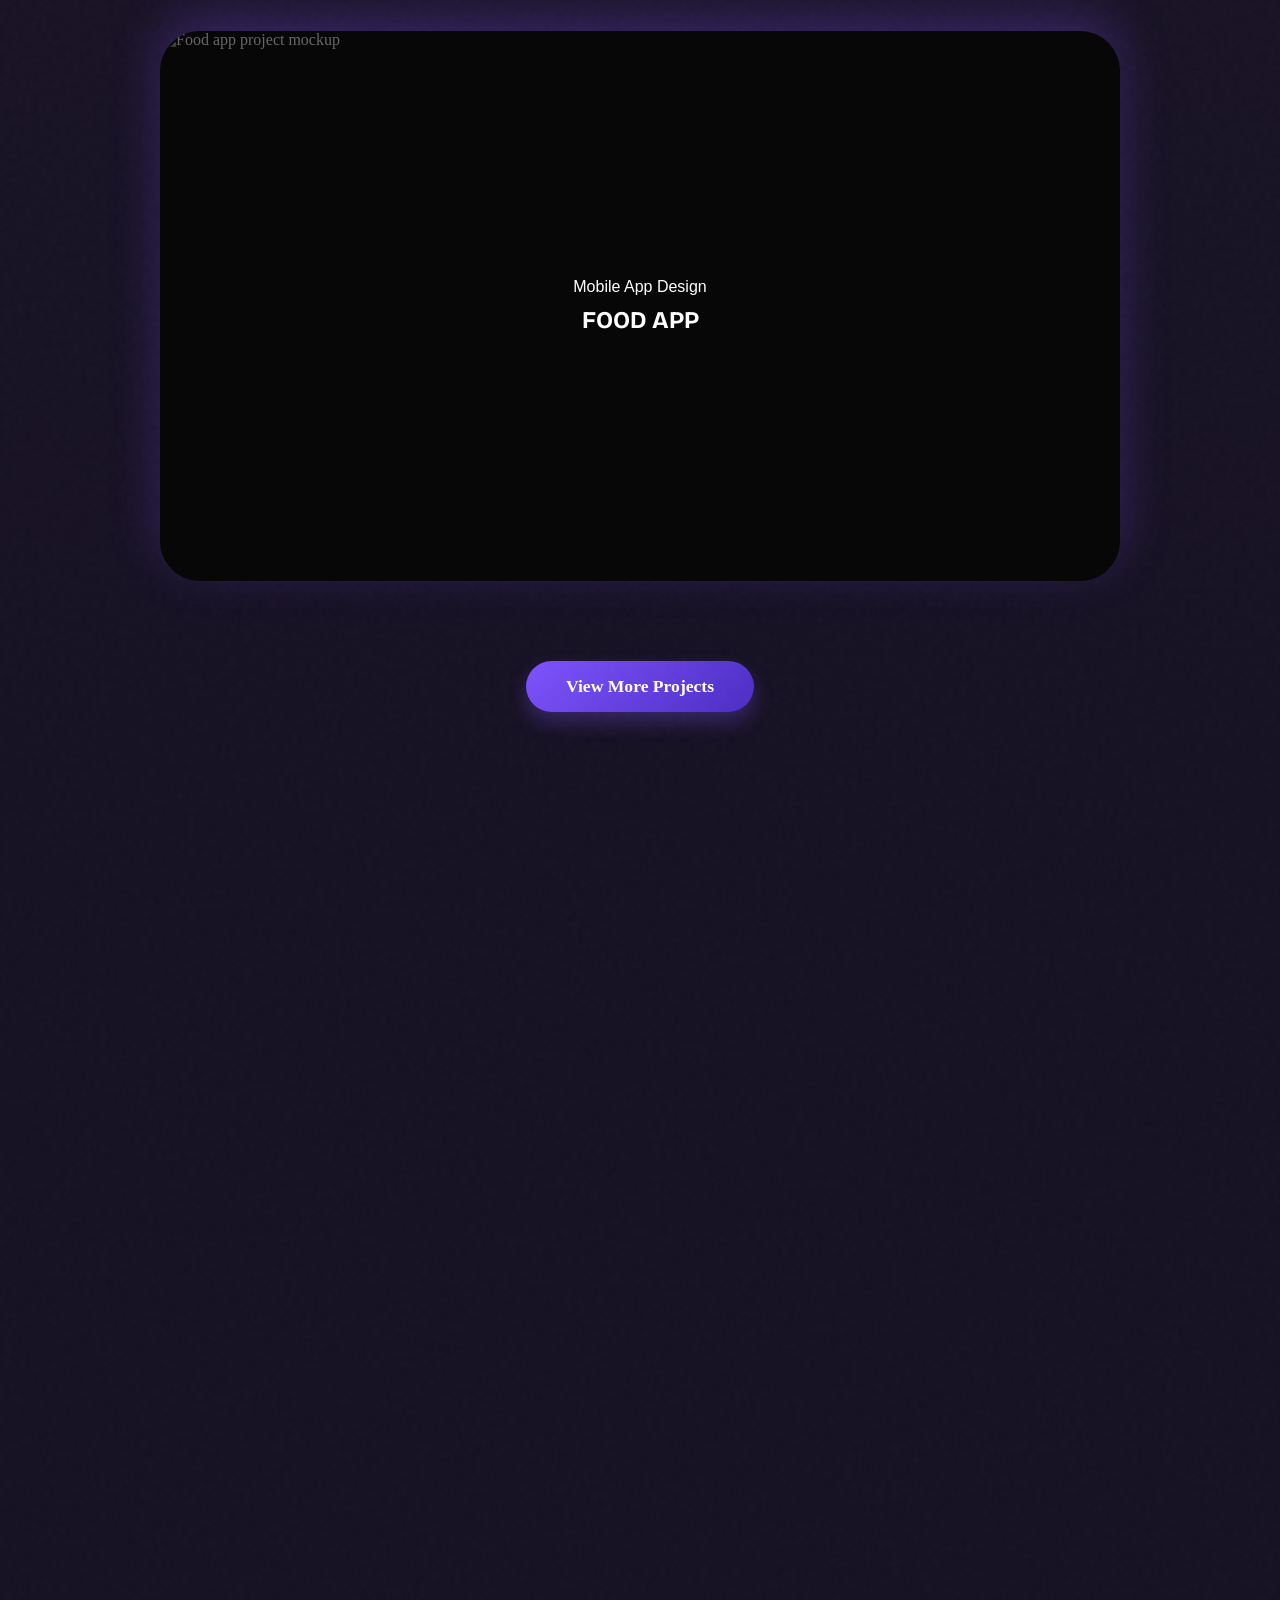
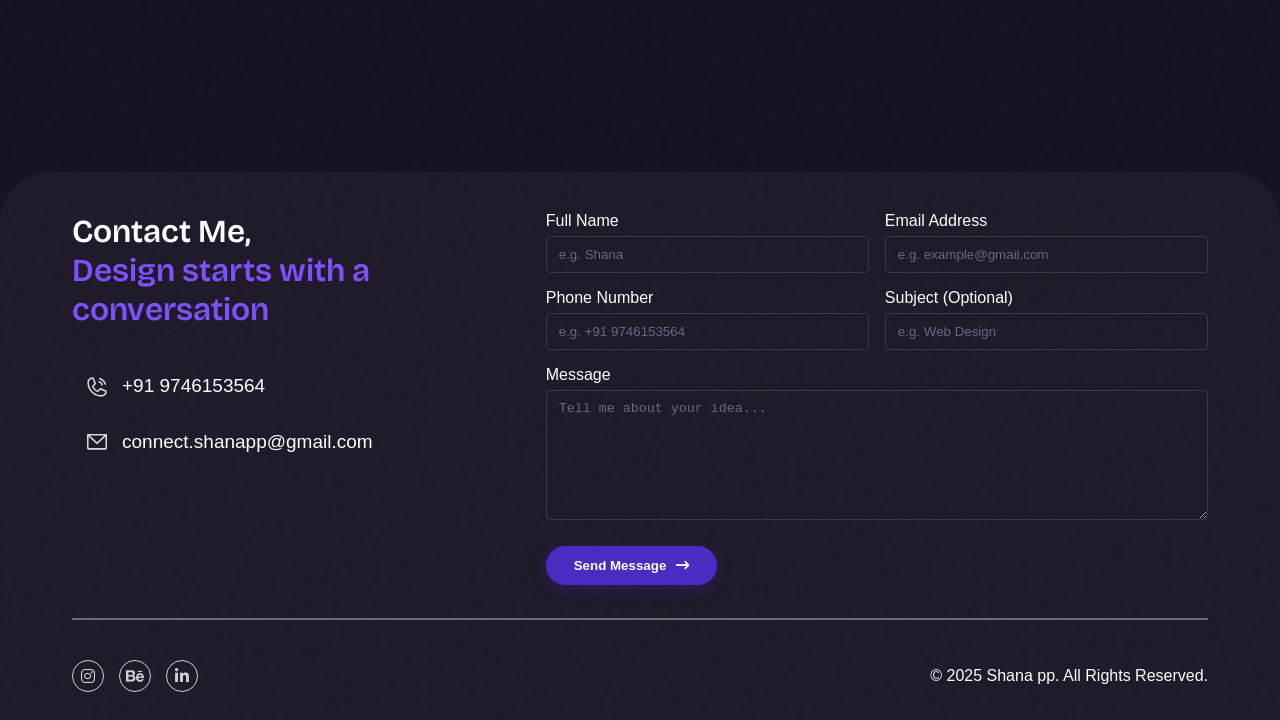
==== commit 2d44a2cc: "Update portfolio projects and screens" ====
--- a/index.html
+++ b/index.html
@@ -421,6 +421,16 @@
                                 </div>
                             </div>
                         </div>
+
+                        <div class="project-card card-5" onclick="openDesign('./img/Foo App mockup.png')">
+                            <div class="work-inner">
+                                <img src="img/Foo App mockup.png" alt="Food app project mockup" />
+                                <div class="work-overlay">
+                                    <p>Mobile App Design</p>
+                                    <h2>FOOD APP</h2>
+                                </div>
+                            </div>
+                        </div>
                     </div>
                     <div class="view-more-container">
                         <a href="works.html" target="_blank" class="view-more-btn">View More Projects</a>
--- a/style.css
+++ b/style.css
@@ -1209,6 +1209,9 @@
 .card-4 {
     z-index: 4;
 }
+.card-5 {
+    z-index: 5;
+}
 
 /* ================= FULL DESIGN VIEW ================= */
 #full-design-view {
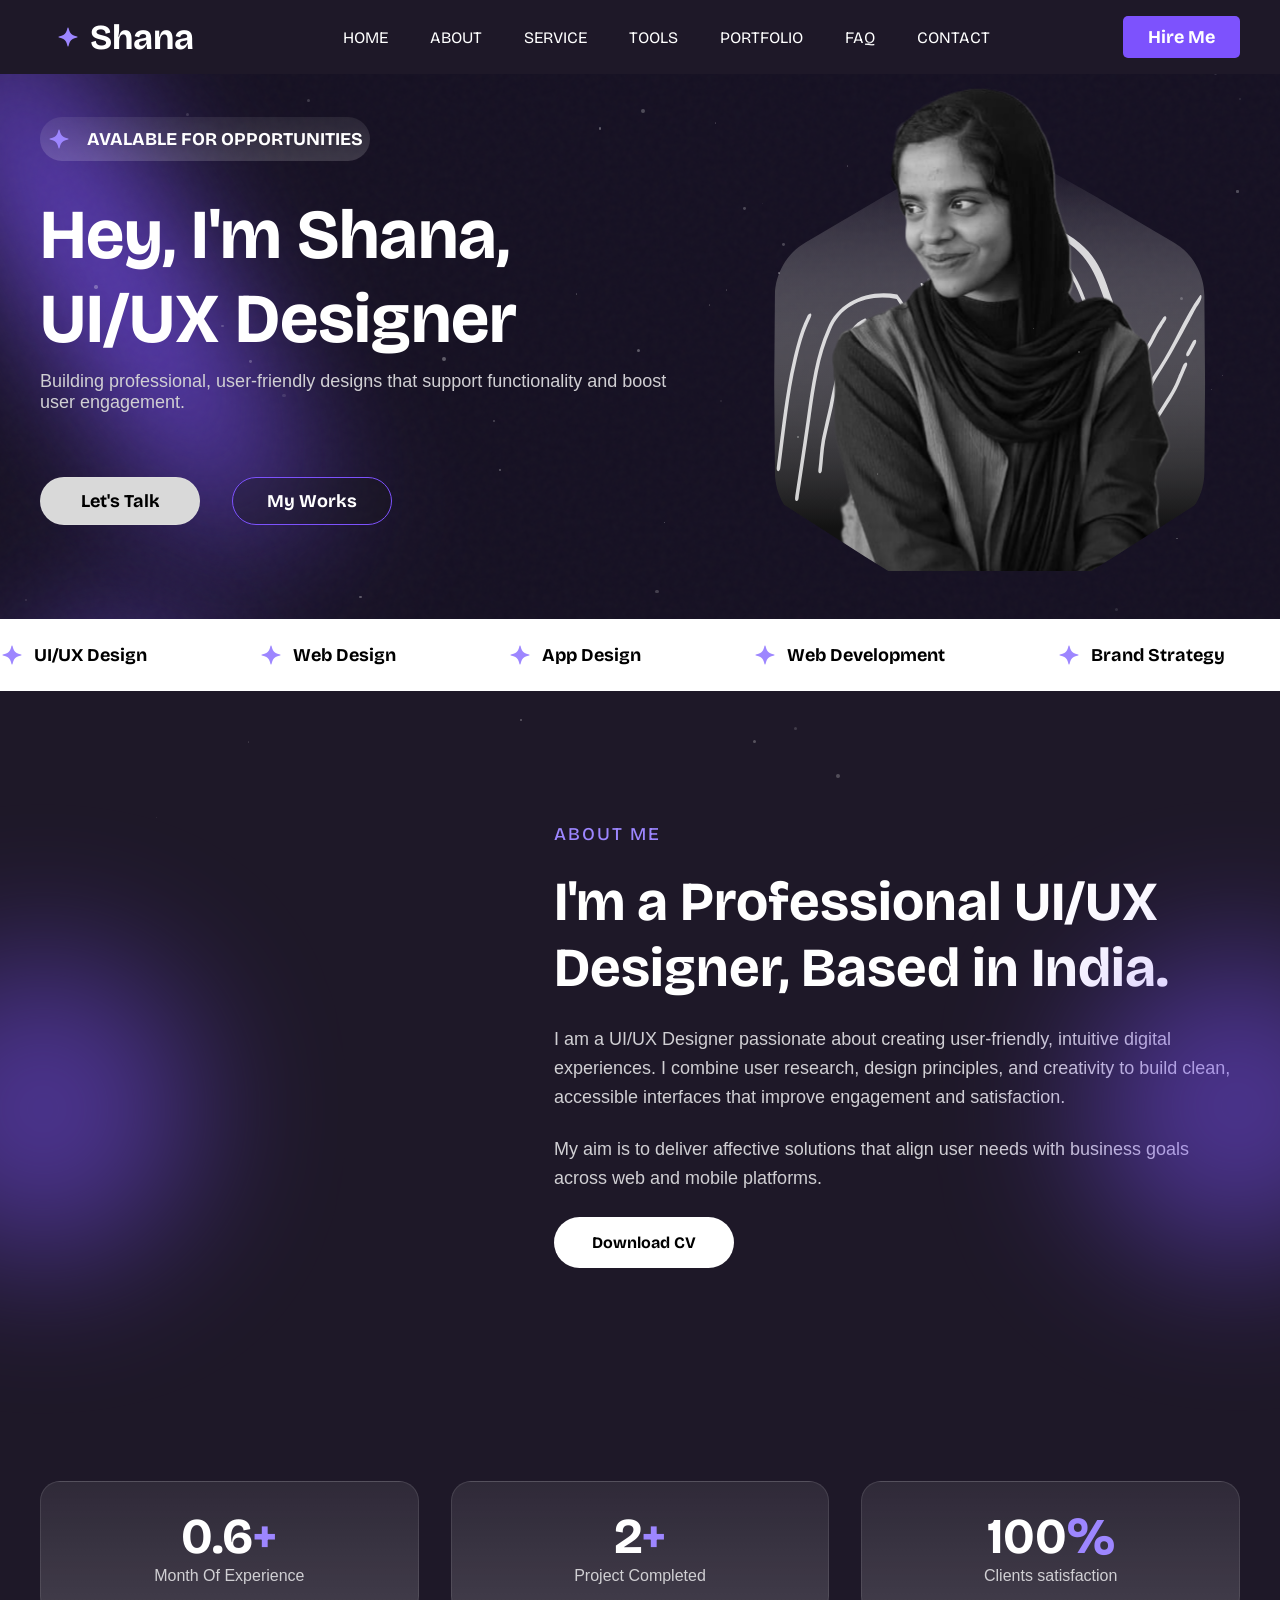
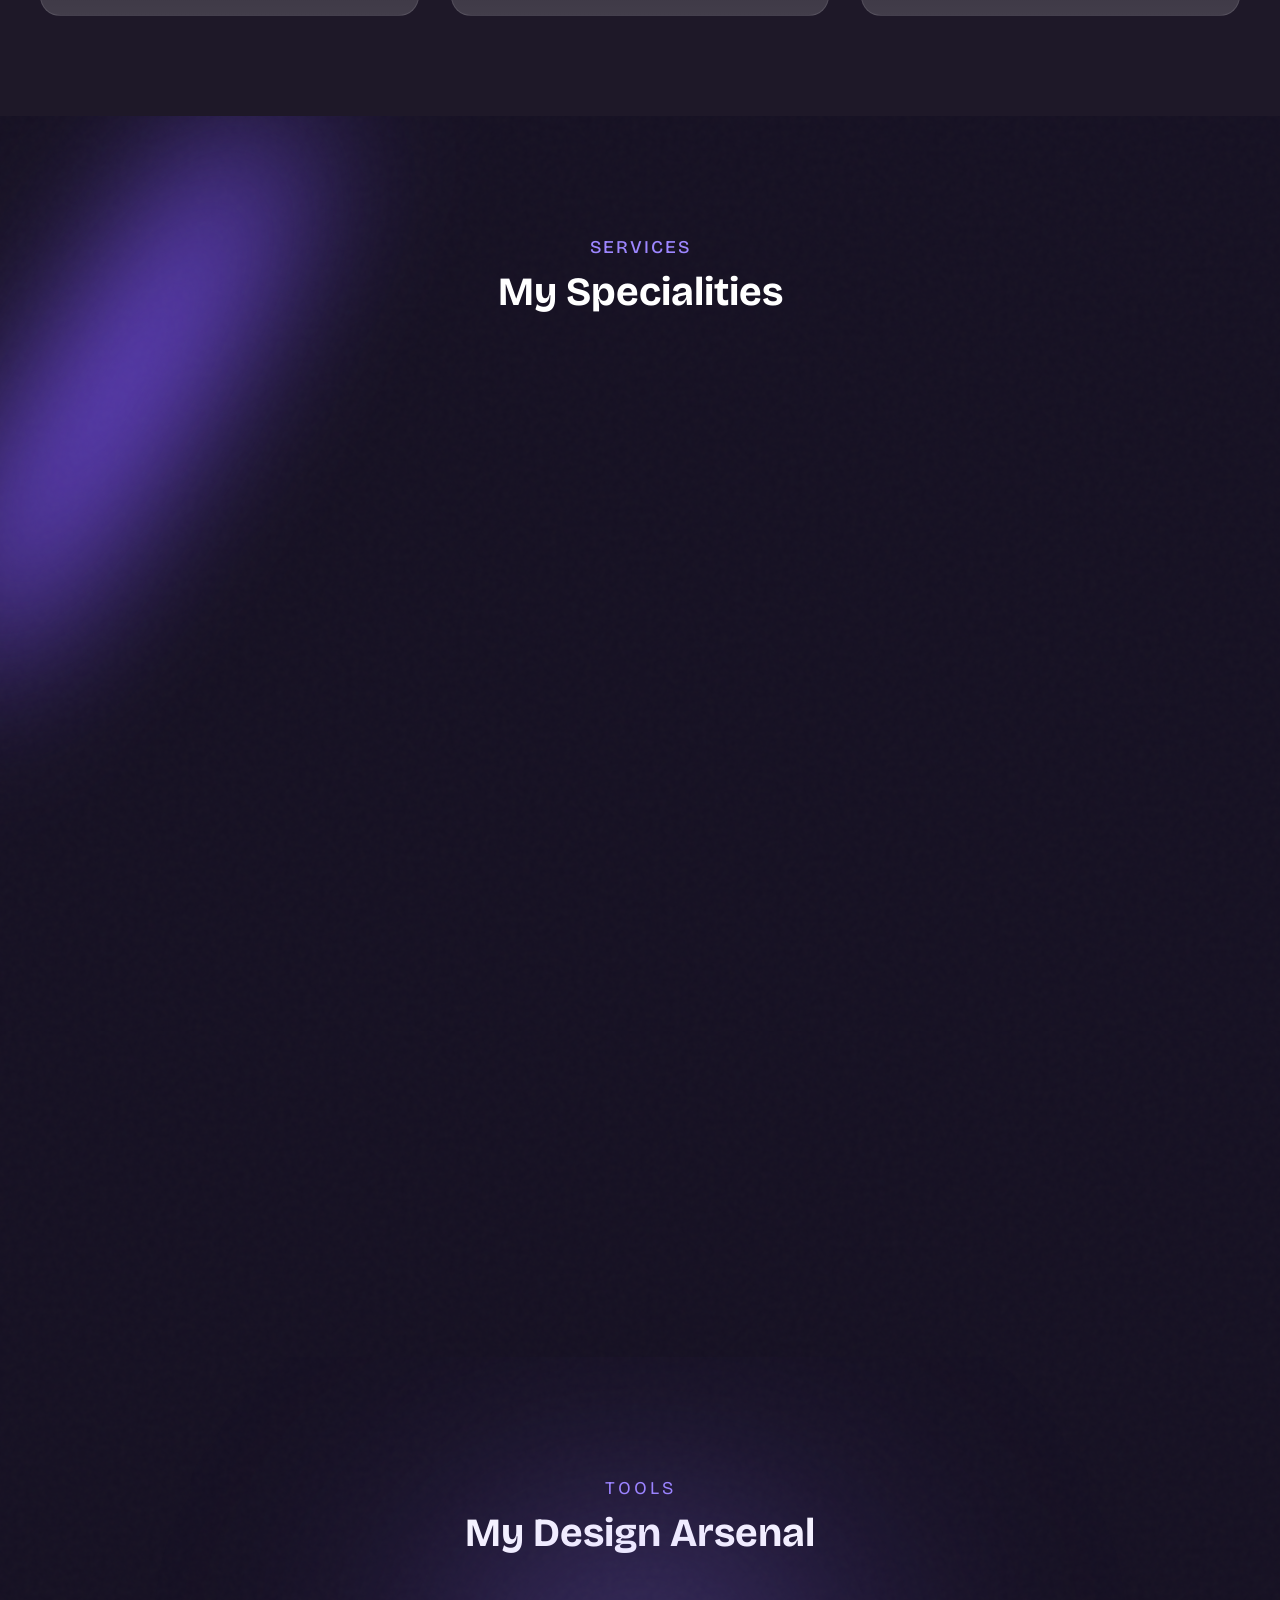
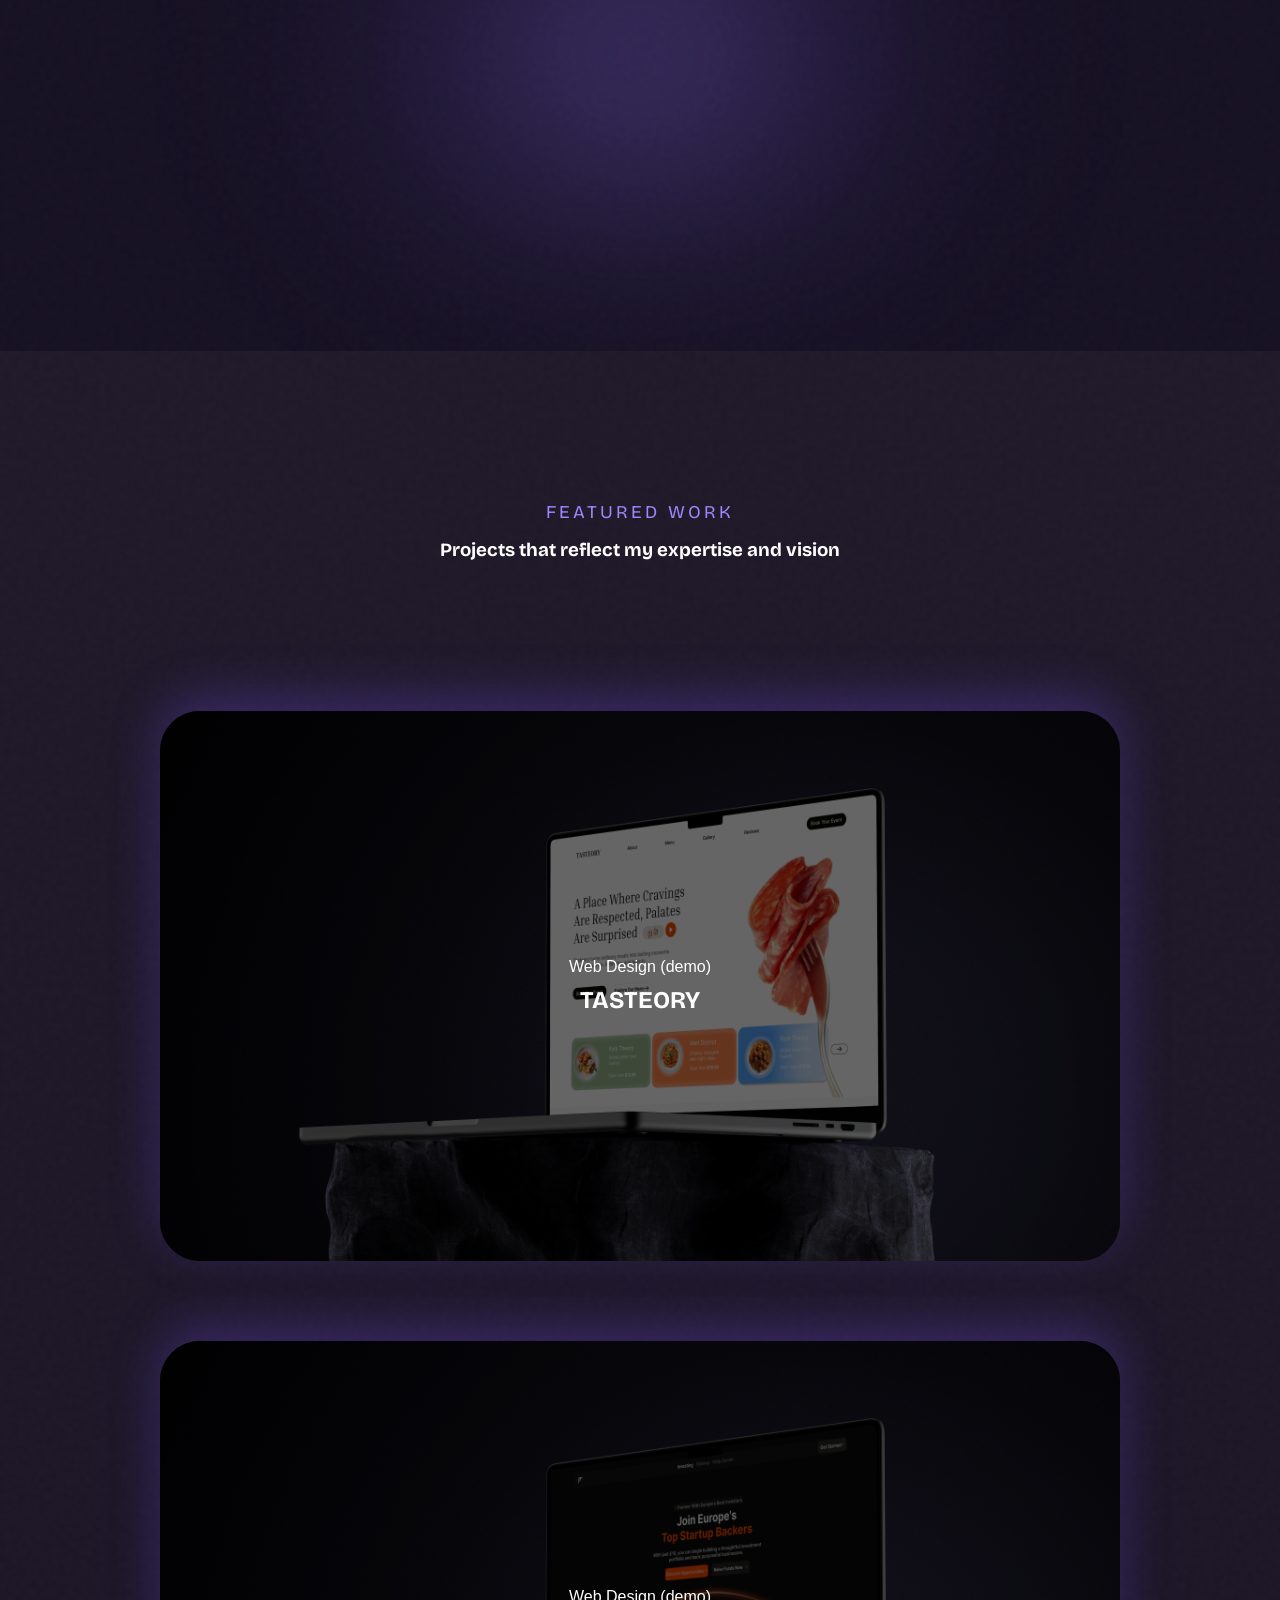
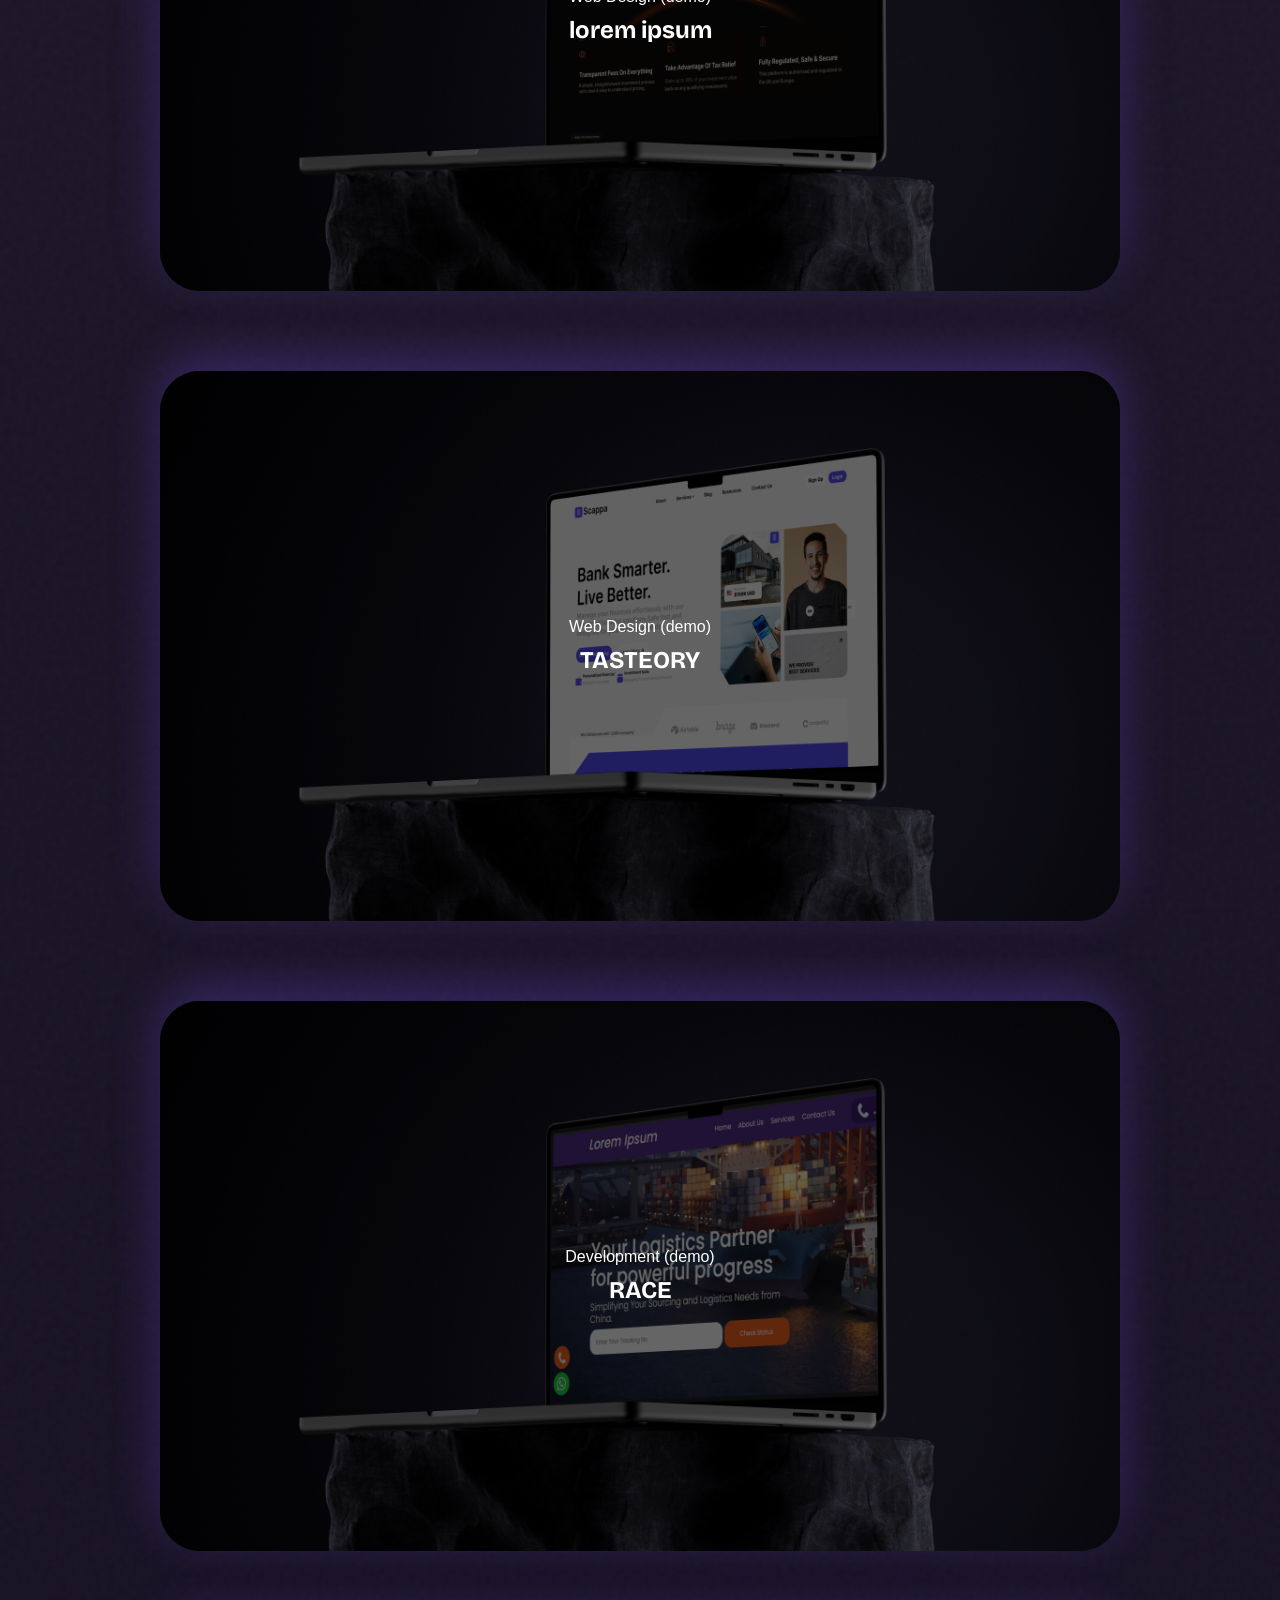
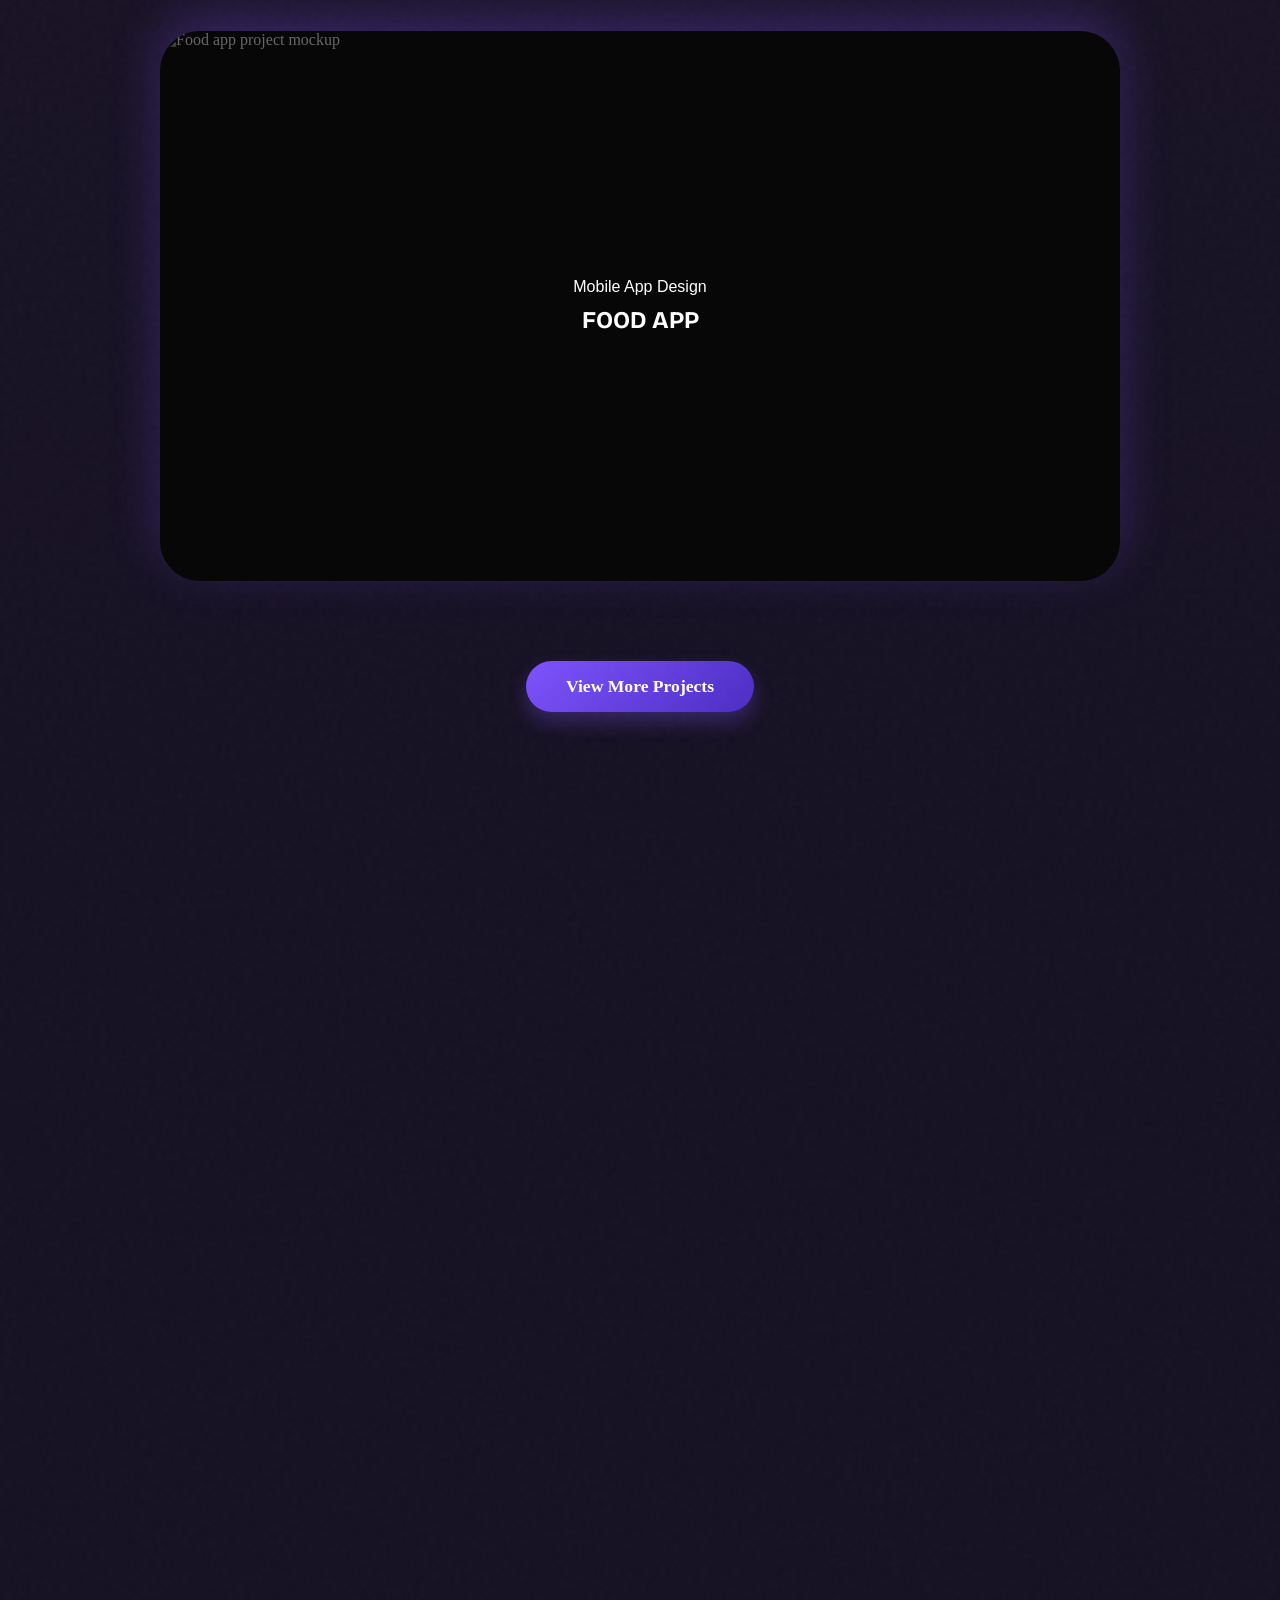
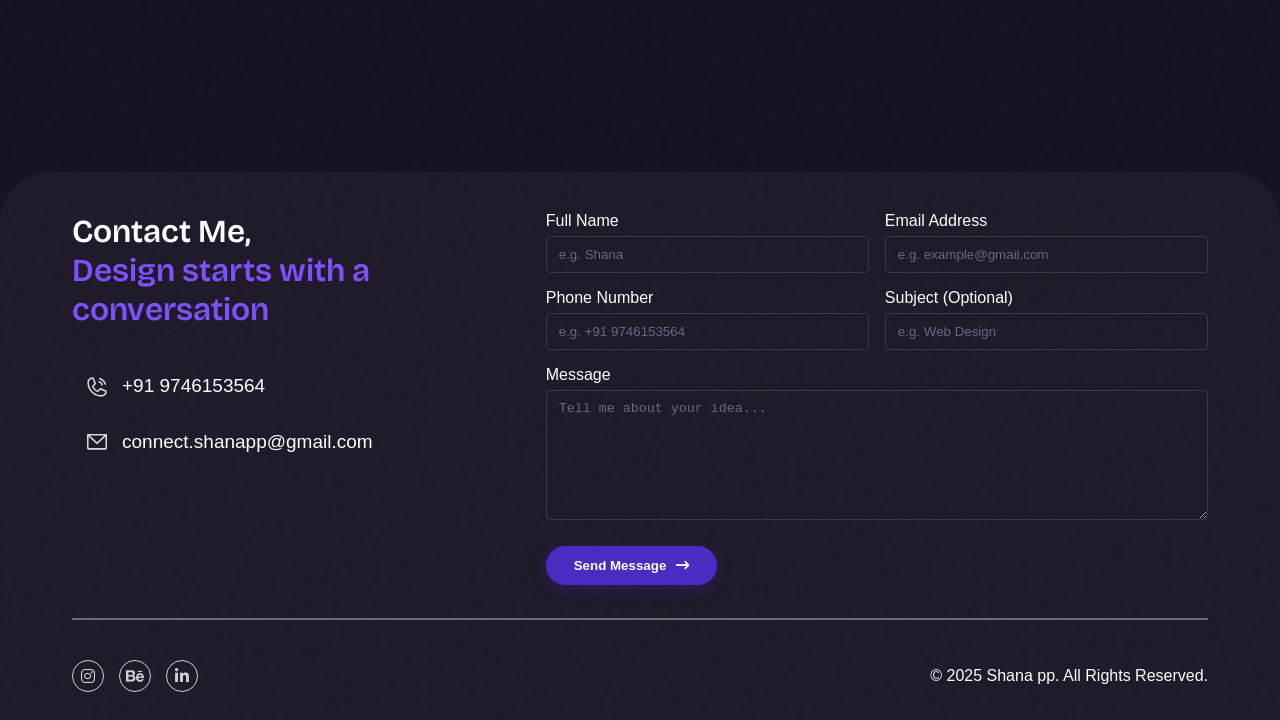
==== commit 7a90d47f: "Update portfolio project details layout" ====
--- a/index.html
+++ b/index.html
@@ -69,7 +69,9 @@
                             <a href="#hero-section">HOME</a>
                             <a href="#about-section">ABOUT</a>
                             <a href="#services-section">SERVICE</a>
+                            <a href="#tools-section">TOOLS</a>
                             <a href="#project">PORTFOLIO</a>
+                            <a href="#faq-section">FAQ</a>
                             <a href="#contact">CONTACT</a>
                         </nav>
 
@@ -103,7 +105,13 @@
                                 <a href="#services-section"><i class="fa-brands fa-servicestack"></i> &nbsp; Services</a>
                             </li>
                             <li>
+                                <a href="#tools-section"><i class="fa-solid fa-screwdriver-wrench"></i> &nbsp; Tools</a>
+                            </li>
+                            <li>
                                 <a href="#project"><i class="fa-solid fa-diagram-project"></i> &nbsp; Portfolio</a>
+                            </li>
+                            <li>
+                                <a href="#faq-section"><i class="fa-solid fa-circle-question"></i> &nbsp; FAQ</a>
                             </li>
                             <li>
                                 <a href="#contact"><i class="fa-solid fa-user"></i> &nbsp; Contact</a>
@@ -152,7 +160,7 @@
                             </div>
 
                             <div class="button blob-btn btn-works">
-                                <a href="#project">My Works</a>
+                                <a href="index.html#project">My Works</a>
                                 <span class="blob-btn__inner">
                                     <span class="blob-btn__blobs">
                                         <span class="blob-btn__blob"></span>
@@ -422,7 +430,7 @@
                             </div>
                         </div>
 
-                        <div class="project-card card-5" onclick="openDesign('./img/Foo App mockup.png')">
+                        <div class="project-card card-5" onclick="openDesign('./img/FOOD APP.svg')">
                             <div class="work-inner">
                                 <img src="img/Foo App mockup.png" alt="Food app project mockup" />
                                 <div class="work-overlay">
@@ -440,7 +448,7 @@
                 <div id="full-design-view">
                     <div class="design-nav">
                         <h4 id="project-title" style="margin: 0">Project Detail</h4>
-                        <button class="back-btn" onclick="closeDesign()">← Back to Projects</button>
+                        <a class="back-btn" href="index.html#project" onclick="closeDesign()" aria-label="Back to Portfolio">←</a>
                     </div>
                     <div class="full-img-container">
                         <img id="design-display-img" src="" alt="Full Design" />
@@ -672,27 +680,31 @@
             });
         </script>
         <script>
-            let lastScrollPosition = 0;
+            let projectListScrollPosition = 0;
 
             function openDesign(imgSrc) {
-               
-                lastScrollPosition = window.scrollY;
-
+                projectListScrollPosition = window.scrollY;
                 document.getElementById("project-list-section").style.display = "none";
                 const detailView = document.getElementById("full-design-view");
+                const designDisplayImg = document.getElementById("design-display-img");
+                if (imgSrc === "./img/FOOD APP.svg") {
+                    designDisplayImg.classList.add("food-app-preview");
+                } else {
+                    designDisplayImg.classList.remove("food-app-preview");
+                }
                 detailView.style.display = "block";
-                document.getElementById("design-display-img").src = imgSrc;
+                designDisplayImg.src = imgSrc;
 
                 
                 window.scrollTo(0, 0);
             }
 
             function closeDesign() {
-                document.getElementById("full-design-view").style.display = "none";
+                const detailView = document.getElementById("full-design-view");
+                document.getElementById("design-display-img").classList.remove("food-app-preview");
+                detailView.style.display = "none";
                 document.getElementById("project-list-section").style.display = "block";
-
-                
-                window.scrollTo(0, lastScrollPosition);
+                requestAnimationFrame(() => window.scrollTo(0, projectListScrollPosition));
             }
         </script>
         <script src="script.js"></script>
--- a/style.css
+++ b/style.css
@@ -282,18 +282,16 @@
     align-items: center;
     cursor: pointer; 
 
-    /* പ്രധാന മാറ്റം ഇവിടെയാണ് */
     margin-left: auto;
     transition: 0.3s;
-    z-index: 1001; /* മെനുവിന് മുകളിൽ നിൽക്കാൻ */
-}
-
-/* ഐക്കൺ വശങ്ങളിൽ മുട്ടി ഇരിക്കാതിരിക്കാൻ കണ്ടെയ്‌നറിൽ ചെറിയ മാറ്റം */
+    z-index: 1001;
+}
+
 .header-class {
     display: flex;
     align-items: center;
     justify-content: space-between;
-    width: 100%; /* മുഴുവൻ വലിപ്പവും എടുക്കാൻ */
+    width: 100%;
     gap: 2rem;
     position: relative;
     z-index: 1;
@@ -394,13 +392,13 @@
     width: 100%;
     max-width: 500px; /* same width */
     height: 500px; /* IMPORTANT: fixed height */
-    overflow: hidden; /* zoom പുറത്തേക്ക് പോകരുത് */
+    overflow: hidden;
 }
 
 .hero-img {
     width: 100%;
     height: 100%;
-    object-fit: cover; /* image stretch ആകരുത് */
+    object-fit: cover;
     display: block;
 
     filter: grayscale(100%);
@@ -452,10 +450,9 @@
 
 .inner-header {
     position: relative;
-    animation: slide 9s infinite; /* 9 സെക്കൻഡിൽ ആനിമേഷൻ ലൂപ്പ് ചെയ്യും */
-}
-
-/* ആനിമേഷൻ സ്റ്റെപ്പുകൾ */
+    animation: slide 9s infinite;
+}
+
 @keyframes slide {
     0%,
     25% {
@@ -464,14 +461,14 @@
     33%,
     58% {
         top: -1.2em;
-    } /* രണ്ടാമത്തെ വാക്ക് (Web Developer) */
+    }
     66%,
     91% {
         top: -2.4em;
-    } /* മൂന്നാമത്തെ വാക്ക് (App Designer) */
+    }
     100% {
         top: -3.6em;
-    } /* തിരികെ ആദ്യ വാക്കിലേക്ക് */
+    }
 }
 
 /* SUB-HEAD */
@@ -1149,10 +1146,10 @@
 .project-card {
     position: -webkit-sticky;
     position: sticky;
-    top: 80px; /* സ്ക്രോൾ ചെയ്യുമ്പോൾ മുകളിൽ നിൽക്കേണ്ട ദൂരം */
+    top: 80px;
     height: 550px;
     width: 100%;
-    /* 🔧 FIX: 20vh മാറ്റി 80px ആക്കി, ഇതോടെ അനാവശ്യ ഗ്യാപ്പ് മാറും */
+    /* FIX: Use 80px to avoid excess spacing. */
     margin-bottom: 80px;
     border-radius: 40px;
     overflow: hidden;
@@ -1196,7 +1193,7 @@
     margin-bottom: 10px;
 }
 
-/* STACKING ORDER: ഒന്നിനു മുകളിൽ ഒന്നായി വരാൻ */
+/* STACKING ORDER */
 .card-1 {
     z-index: 1;
 }
@@ -1221,20 +1218,37 @@
     position: fixed;
     top: 0;
     left: 0;
-    bottom: 0; /* 🔧 താഴെ വരെ ഉണ്ടെന്ന് ഉറപ്പാക്കുന്നു */
+    bottom: 0;
     z-index: 99999;
-    overflow-y: scroll; /* 🔧 നിർബന്ധമായും സ്ക്രോൾ ചെയ്യാൻ (scroll അല്ലെങ്കിൽ auto) */
-    -webkit-overflow-scrolling: touch; /* മൊബൈലിൽ സ്മൂത്ത് സ്ക്രോളിംഗിന് */
-}
-
-/* ഇമേജ് കണ്ടെയ്നർ ശരിയാക്കാൻ */
+    overflow-y: scroll;
+    -webkit-overflow-scrolling: touch;
+}
+
 .full-img-container {
     width: 100%;
     display: flex;
-    flex-direction: column; /* ഒന്നിലധികം ഇമേജ് ഉണ്ടെങ്കിൽ താഴെ താഴെ വരാൻ */
-    align-items: center;
+    flex-direction: column;
+    align-items: center;
+    justify-content: center;
     padding: 40px 20px;
-    min-height: 100%; /* കണ്ടന്റ് കുറവാണെങ്കിലും സ്ക്രോൾ ഏരിയ നിലനിർത്താൻ */
+    min-height: 100%;
+}
+
+#design-display-img.food-app-preview {
+    display: block;
+    width: 100%;
+    max-width: 744px;
+    height: 354px;
+    object-fit: contain;
+    border-radius: 10px;
+    margin: 0 auto;
+}
+
+@media (max-width: 768px) {
+    #design-display-img.food-app-preview {
+        height: auto;
+        max-height: 354px;
+    }
 }
 .design-nav {
     position: sticky;
@@ -1243,17 +1257,24 @@
     background: rgba(11, 11, 11, 0.95);
     backdrop-filter: blur(10px);
     display: flex;
-    justify-content: space-between;
     align-items: center;
     z-index: 100001;
     border-bottom: 1px solid rgba(255, 255, 255, 0.1);
 }
 
+#project-title {
+    position: absolute;
+    left: 50%;
+    transform: translateX(-50%);
+}
+
 .back-btn {
+    position: relative;
+    z-index: 1;
     background: white;
     color: black;
     border: none;
-    padding: 10px 25px;
+    padding: 10px 14px;
     border-radius: 50px;
     font-weight: bold;
     cursor: pointer;
@@ -1265,22 +1286,15 @@
     color: white;
 }
 
-.full-img-container {
+.view-more-container {
     width: 100%;
     display: flex;
     justify-content: center;
-    padding: 40px 20px;
-}
-/* ബട്ടൺ കണ്ടെയ്നർ */
-.view-more-container {
-    width: 100%;
-    display: flex;
-    justify-content: center;
-    margin-top: 50px; /* കാർഡുകളിൽ നിന്നുള്ള അകലം */
+    margin-top: 50px;
     padding-bottom: 60px;
 }
 
-/* View More ബട്ടൺ സ്റ്റൈൽ */
+/* View More button style */
 .view-more-btn {
     display: inline-block;
     padding: 15px 40px;
--- a/responsive.css
+++ b/responsive.css
@@ -124,16 +124,16 @@
         gap: 0;
     }
 
-    /* Hero Section Fixes - ആ വലിയ ഗ്യാപ്പ് ഇവിടെയാണ് കുറയ്ക്കുന്നത് */
+    /* Hero Section Fixes */
     .hero-section {
-        margin-top: 60px !important; /* Header-ന് താഴെ കൃത്യമായി വരാൻ */
+        margin-top: 60px !important;
         padding-top: 0 !important;
     }
 
     .hero-section .container {
         flex-direction: column;
         text-align: center;
-        gap: 1.5rem !important; /* Elements തമ്മിലുള്ള അകലം കുറച്ചു */
+        gap: 1.5rem !important;
         margin-top: 0 !important;
     }
 
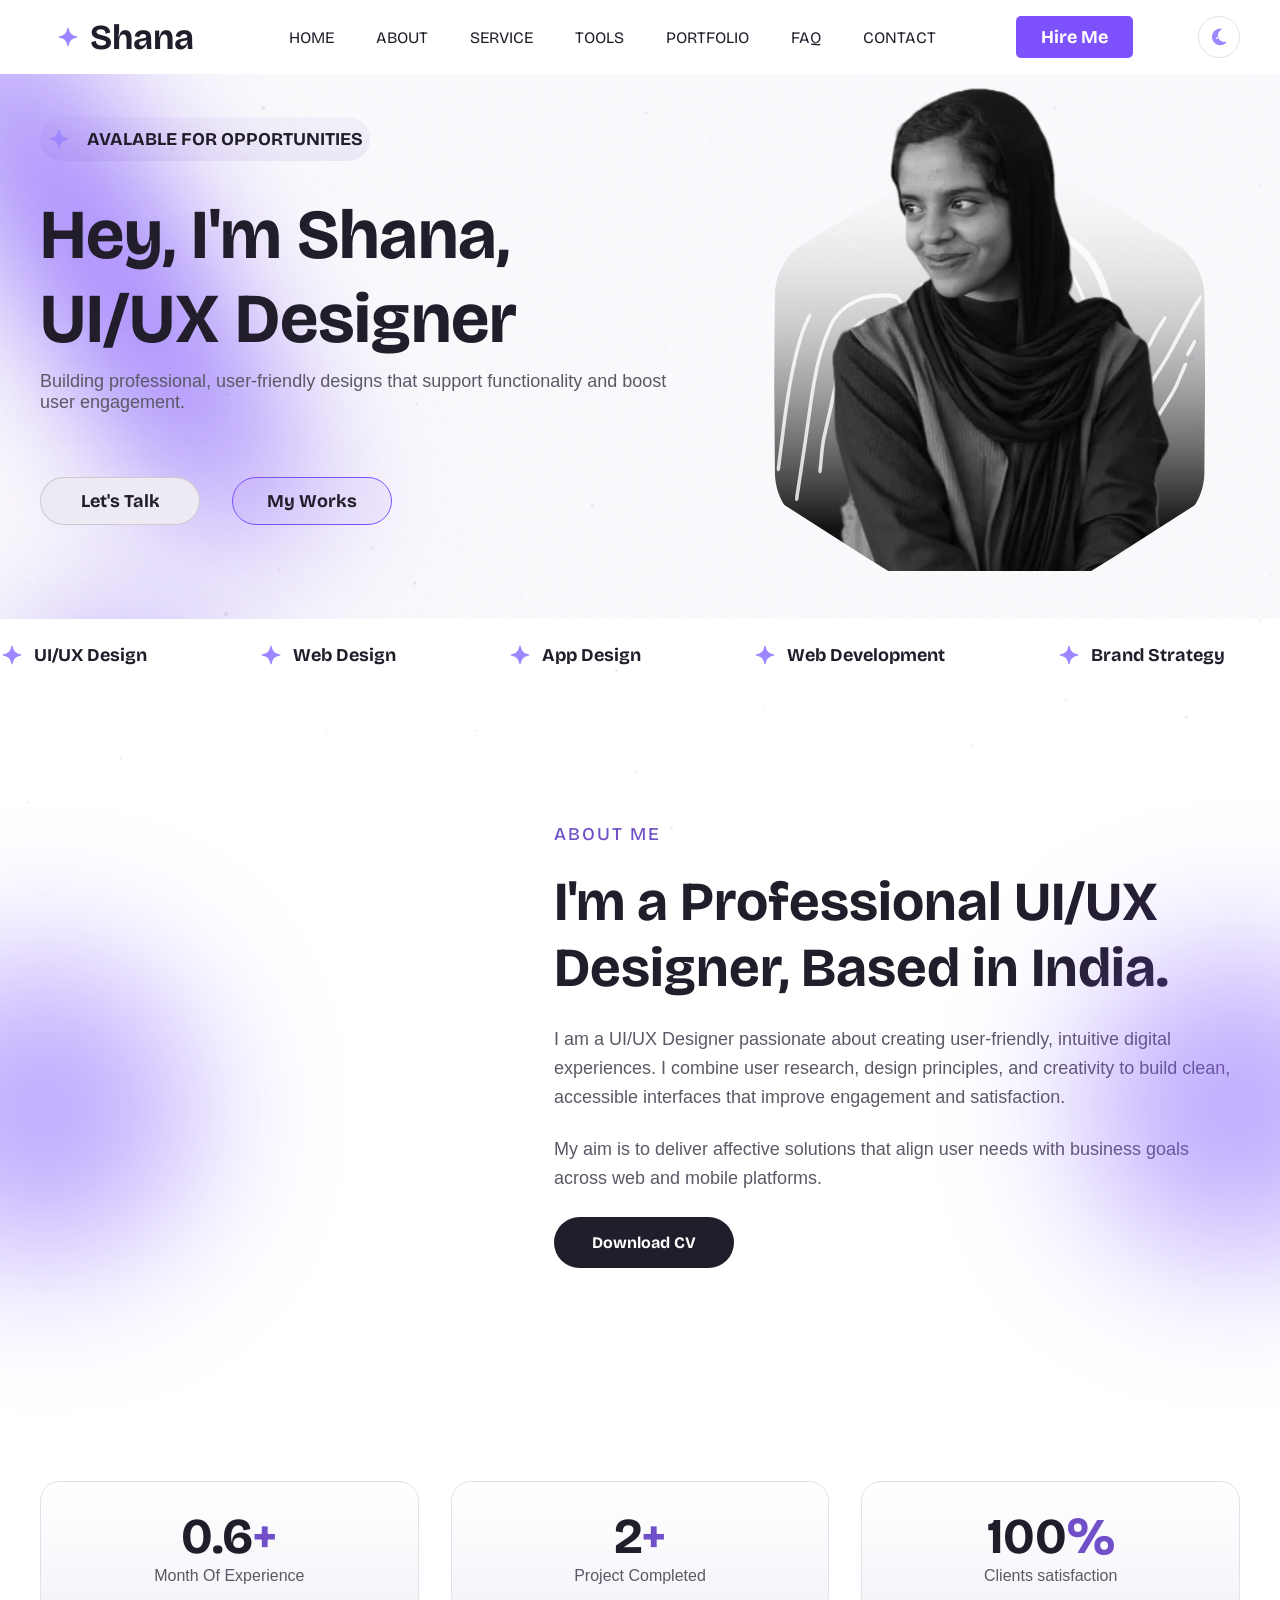
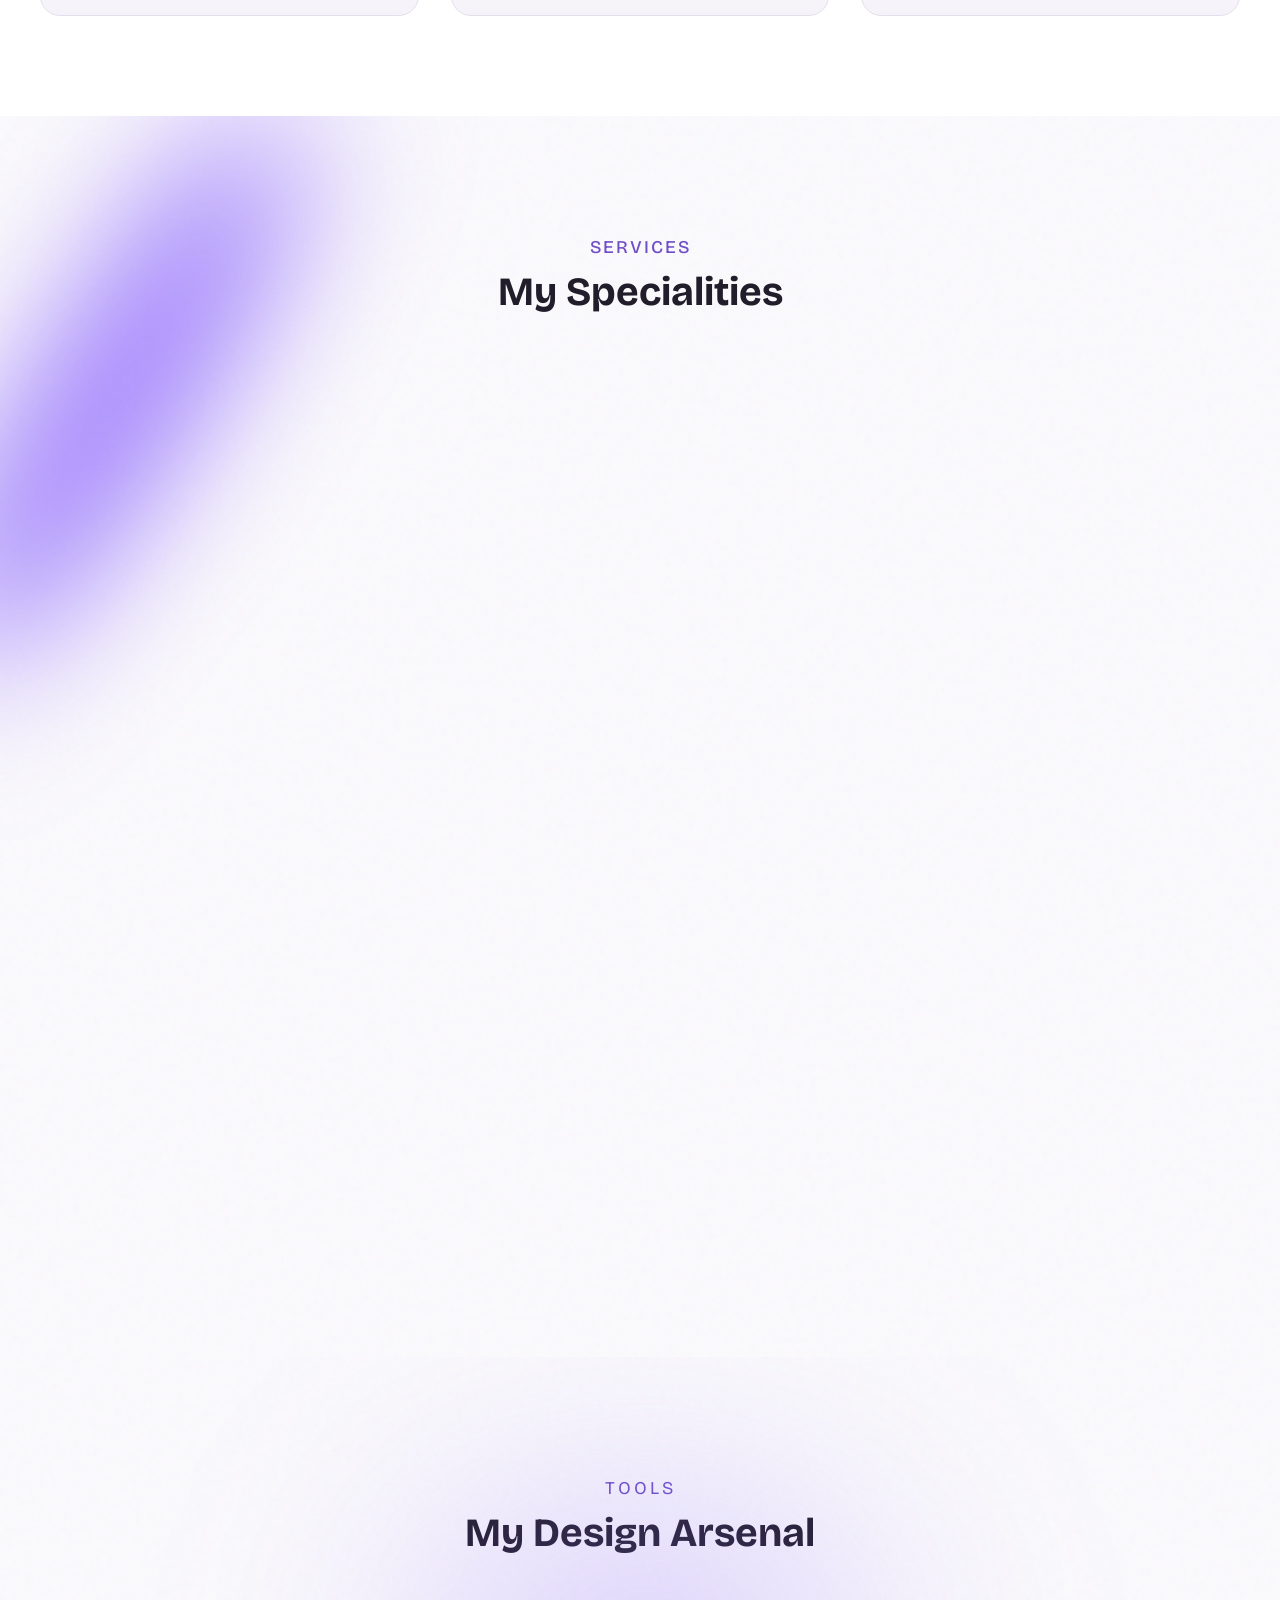
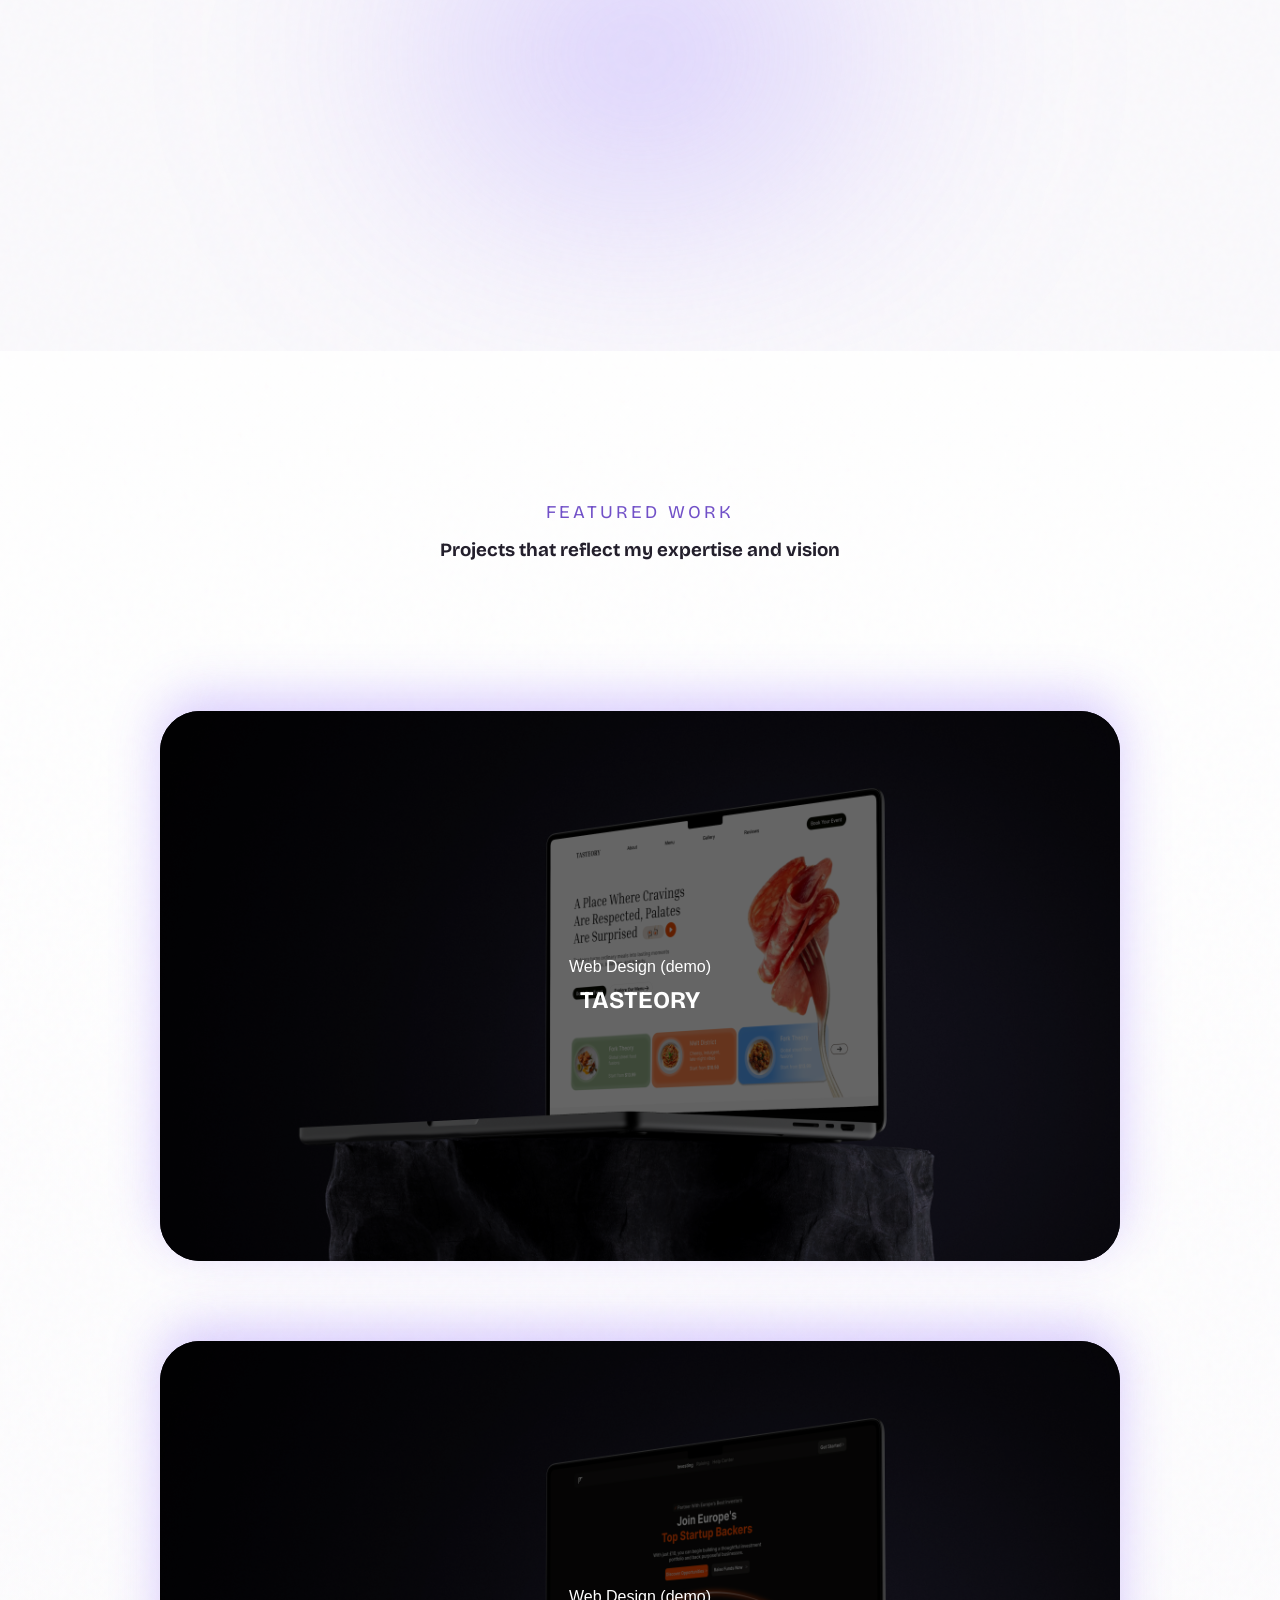
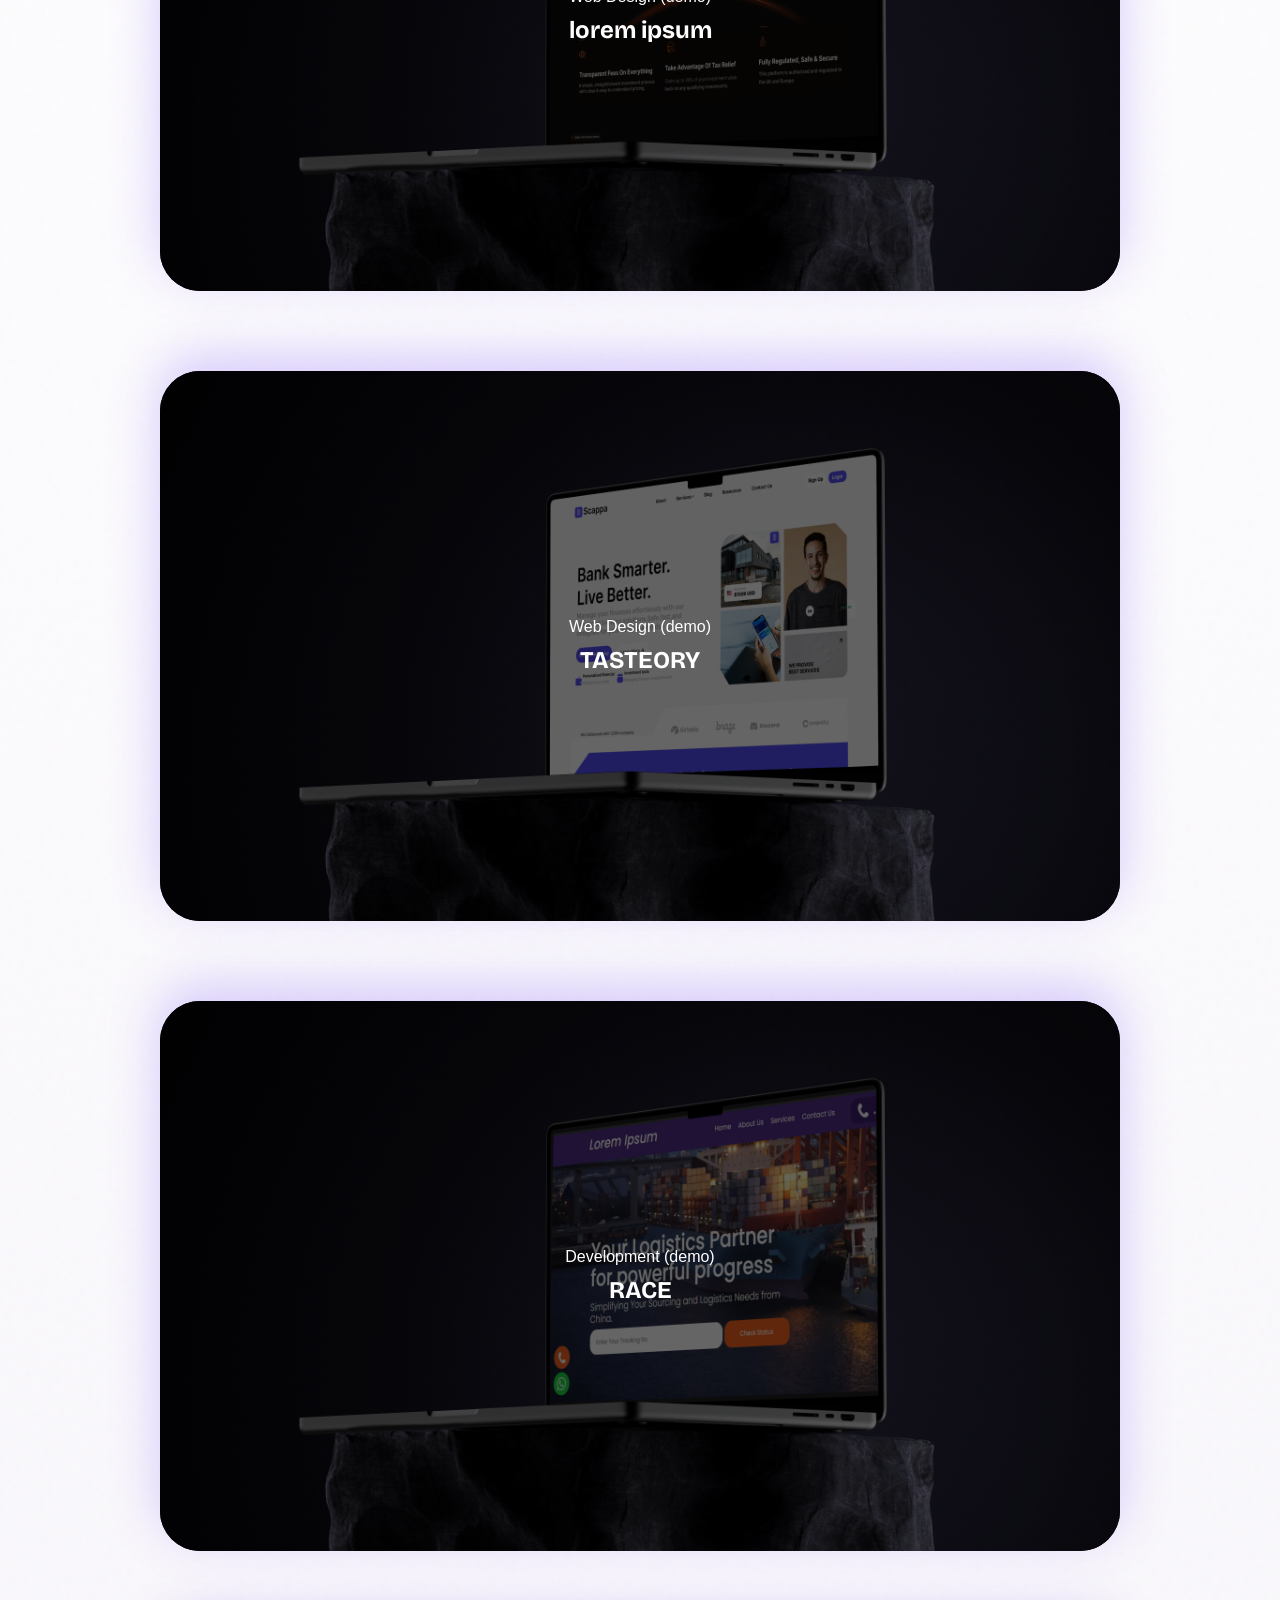
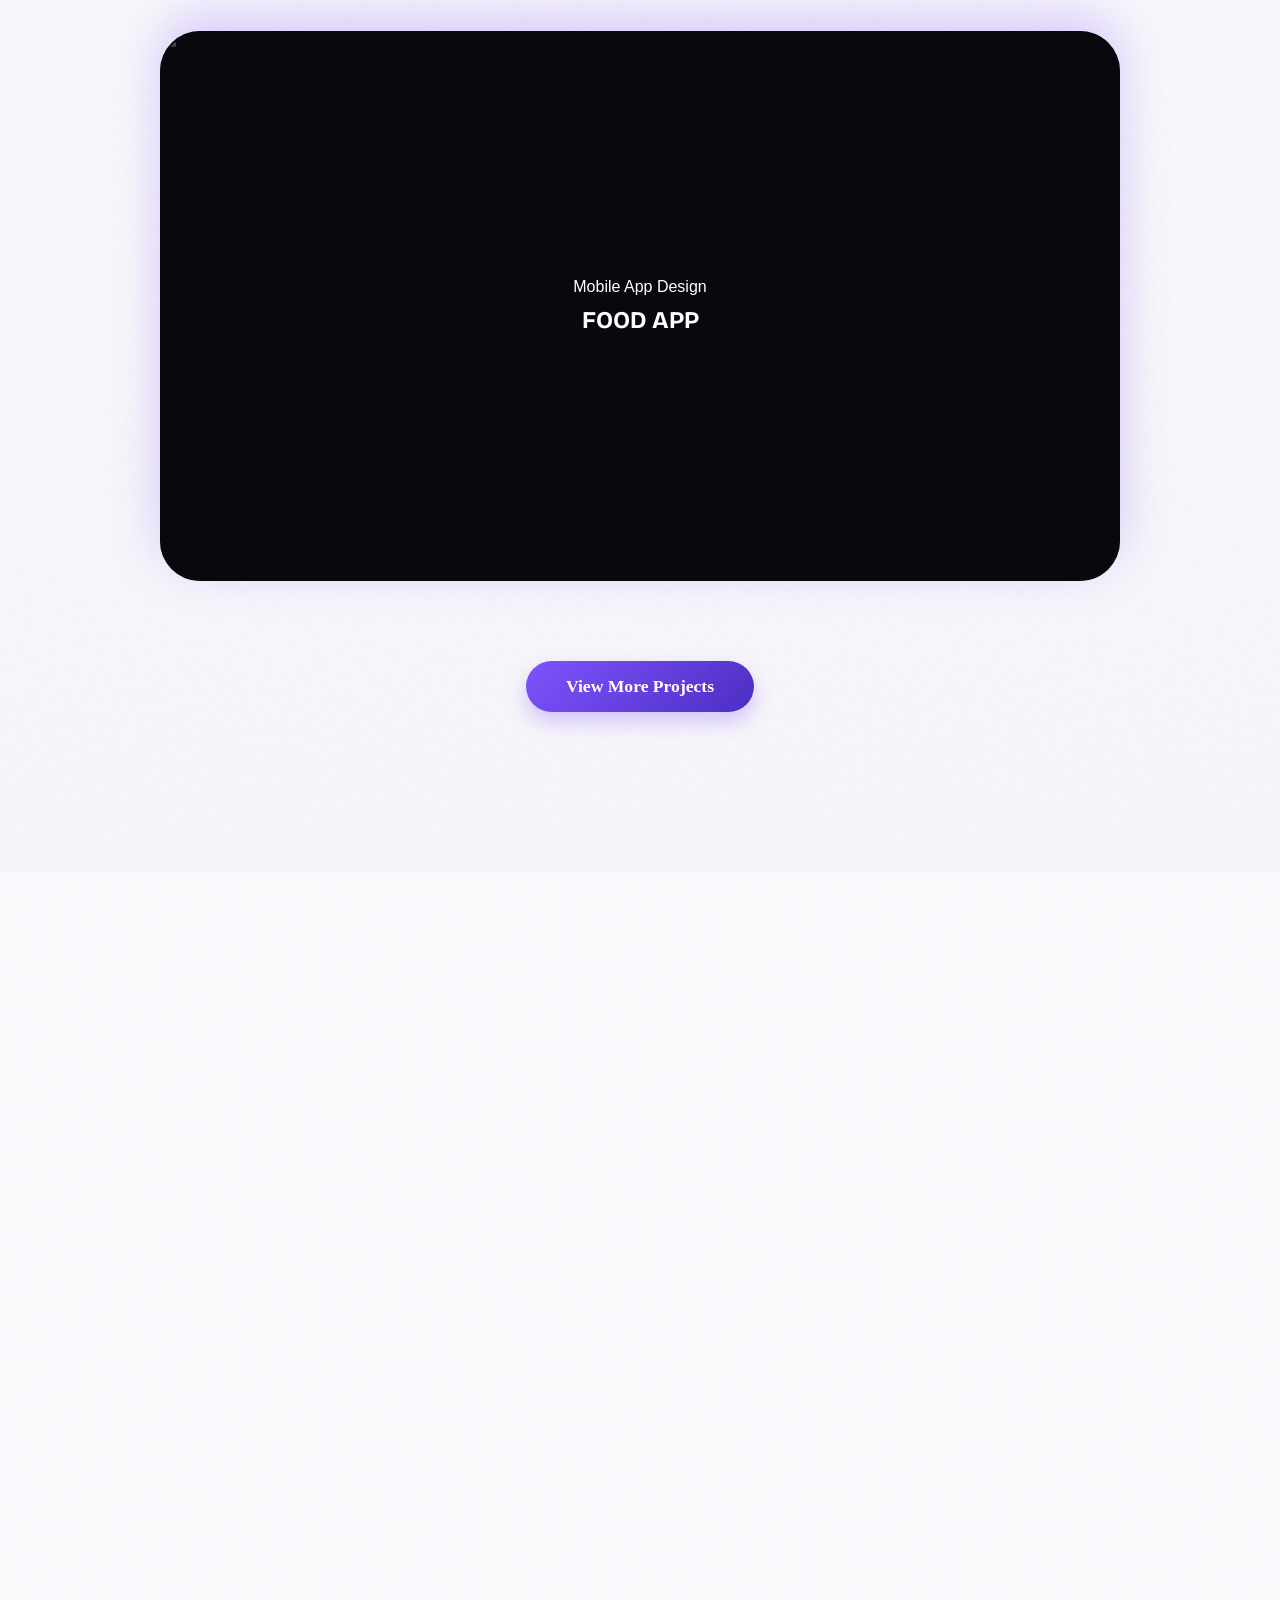
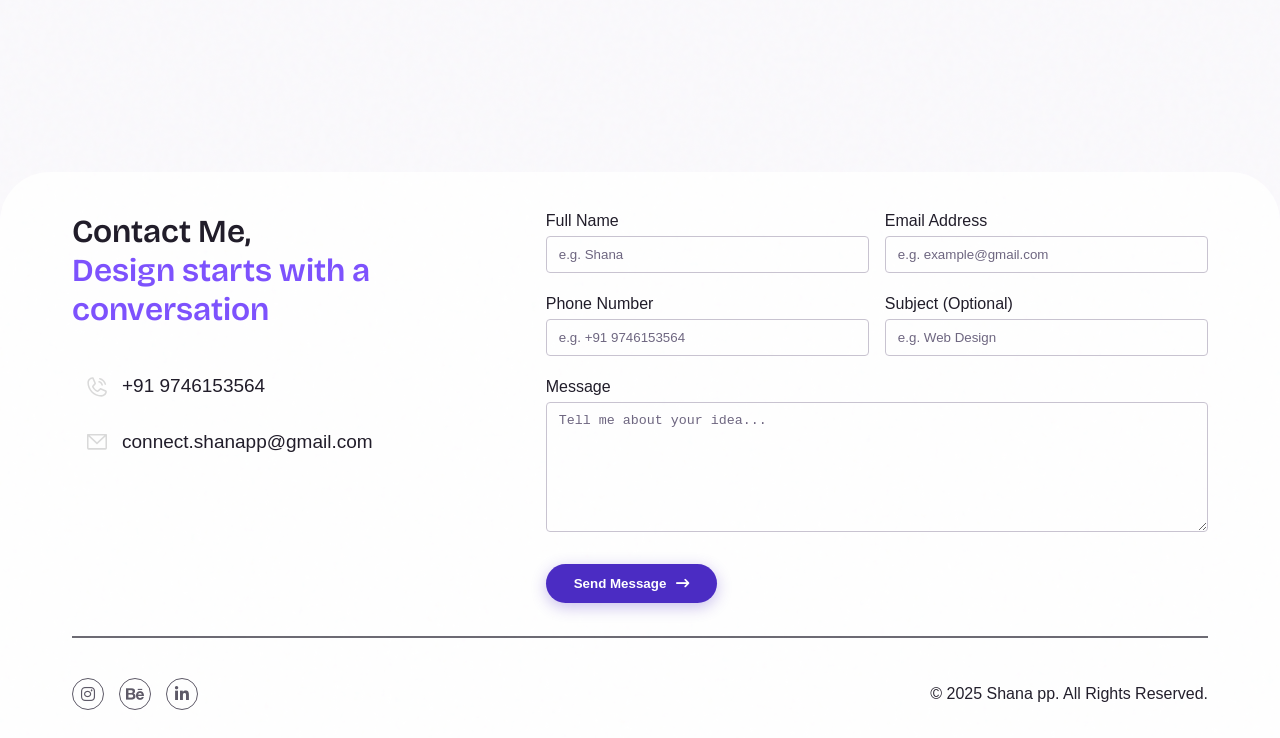
==== commit 74b1f8bf: "Updatt" ====
--- a/index.html
+++ b/index.html
@@ -6,6 +6,14 @@
         <title>SHANA</title>
         <link rel="stylesheet" href="style.css" />
         <link rel="stylesheet" href="responsive.css" />
+        <script>
+            try {
+                document.documentElement.dataset.theme =
+                    localStorage.getItem("portfolio-theme") === "dark" ? "dark" : "light";
+            } catch {
+                document.documentElement.dataset.theme = "light";
+            }
+        </script>
 
         <!-- AOS -->
         <link href="https://unpkg.com/aos@2.3.1/dist/aos.css" rel="stylesheet" />
@@ -84,6 +92,17 @@
                             </h6>
                         </div>
 
+                        <button
+                            class="theme-toggle"
+                            id="theme-toggle"
+                            type="button"
+                            aria-label="Switch to dark mode"
+                            title="Switch to dark mode"
+                        >
+                            <span class="theme-icon-sun" aria-hidden="true"><i class="fa-solid fa-sun"></i></span>
+                            <span class="theme-icon-moon" aria-hidden="true"><i class="fa-solid fa-moon"></i></span>
+                        </button>
+
                         <div class="nav_toggle">
                             <span></span>
                             <span></span>
@@ -544,7 +563,16 @@
                         </div>
 
                         <div class="contact-form-wrapper">
-                            <form action="https://formspree.io/f/your-id-here" method="POST" id="contact-form">
+                            <form
+                                action="https://formspree.io/f/mnpnenyo"
+                                method="POST"
+                                id="contact-form"
+                                novalidate
+                            >
+                                <div class="form-honeypot" aria-hidden="true">
+                                    <label for="contact-website">Leave this field empty</label>
+                                    <input id="contact-website" type="text" name="_gotcha" tabindex="-1" autocomplete="off" />
+                                </div>
                                 <div class="form-grid">
                                     <div class="form-group">
                                         <label for="name">Full Name</label>
@@ -554,8 +582,13 @@
                                             id="name"
                                             name="name"
                                             placeholder="e.g. Shana"
+                                            autocomplete="name"
+                                            minlength="2"
+                                            aria-invalid="false"
+                                            aria-describedby="name-error"
                                             required
                                         />
+                                        <p class="form-field-error" id="name-error" aria-live="polite"></p>
                                     </div>
 
                                     <div class="form-group">
@@ -566,8 +599,12 @@
                                             id="email"
                                             name="email"
                                             placeholder="e.g. example@gmail.com"
+                                            autocomplete="email"
+                                            aria-invalid="false"
+                                            aria-describedby="email-error"
                                             required
                                         />
+                                        <p class="form-field-error" id="email-error" aria-live="polite"></p>
                                     </div>
 
                                     <div class="form-group">
@@ -578,7 +615,13 @@
                                             id="phone"
                                             name="phone"
                                             placeholder="e.g. +91 9746153564"
+                                            autocomplete="tel"
+                                            inputmode="tel"
+                                            aria-invalid="false"
+                                            aria-describedby="phone-error"
+                                            required
                                         />
+                                        <p class="form-field-error" id="phone-error" aria-live="polite"></p>
                                     </div>
 
                                     <div class="form-group">
@@ -599,17 +642,26 @@
                                             id="message"
                                             name="message"
                                             placeholder="Tell me about your idea..."
+                                            minlength="10"
+                                            aria-invalid="false"
+                                            aria-describedby="message-error"
                                             required
                                         ></textarea>
+                                        <p class="form-field-error" id="message-error" aria-live="polite"></p>
                                     </div>
                                 </div>
 
                                 <button class="submit-btn" type="submit" id="submit-button">
-                                    Send Message <i class="fa-solid fa-arrow-right-long"></i>
+                                    <span id="submit-button-label">Send Message</span>
+                                    <i class="fa-solid fa-arrow-right-long" aria-hidden="true"></i>
                                 </button>
 
                                 <p
                                     id="form-status"
+                                    class="form-status"
+                                    role="status"
+                                    aria-live="polite"
+                                    aria-atomic="true"
                                     style="margin-top: 15px; font-family: &quot;Satoshi&quot;, sans-serif"
                                 ></p>
                             </form>
@@ -644,41 +696,6 @@
 
             <!-- contact-section-end -->
         </section>
-        <script>
-            const form = document.getElementById("contact-form");
-            const status = document.getElementById("form-status");
-            const btn = document.getElementById("submit-button");
-
-            form.addEventListener("submit", async function (event) {
-                event.preventDefault(); 
-
-                const data = new FormData(event.target);
-                status.innerHTML = "Sending...";
-                btn.disabled = true;
-
-                try {
-                    const response = await fetch(event.target.action, {
-                        method: form.method,
-                        body: data,
-                        headers: { Accept: "application/json" },
-                    });
-
-                    if (response.ok) {
-                        status.innerHTML = "Success! Your message has been sent.";
-                        status.style.color = "#4CAF50";
-                        form.reset(); 
-                    } else {
-                        status.innerHTML = "Oops! Problem sending message.";
-                        status.style.color = "#f44336";
-                    }
-                } catch (error) {
-                    status.innerHTML = "Communication error.";
-                    status.style.color = "#f44336";
-                } finally {
-                    btn.disabled = false;
-                }
-            });
-        </script>
         <script>
             let projectListScrollPosition = 0;
 
--- a/style.css
+++ b/style.css
@@ -1,4 +1,45 @@
 :root {
+    --accent-color1: #704fc8;
+    --accent-color2: #7d52fd;
+    --dark-color: #faf9fc;
+    --para-color: #5c5866;
+    --white-color: #211d2a;
+    --darkbg-color: #ffffff;
+    --borderr: #e4e0eb;
+    --strip-background: #ffffff;
+    --strip-foreground: #211d2a;
+    --button-background: #eeeaf4;
+    --button-foreground: #211d2a;
+    --card-background: #ffffff;
+    --card-hover-background: #f3f0f8;
+    --card-border: #e4e0eb;
+    --tool-card-background: radial-gradient(circle at top, rgba(112, 79, 200, 0.08), transparent 60%), #ffffff;
+    --tool-card-border: #ded9e8;
+    --service-card-text: #5c5866;
+    --project-background: linear-gradient(to top, #f7f5fa 0%, #ffffff 100%);
+    --project-card-background: #17131d;
+    --detail-background: #f7f5fa;
+    --detail-nav-background: rgba(255, 255, 255, 0.96);
+    --detail-button-background: #ffffff;
+    --detail-button-foreground: #000000;
+    --field-border: #c8c3d0;
+    --field-placeholder: #6e6680;
+    --form-error: #b42332;
+    --form-success: #18794e;
+    --tooltip-background: #ffffff;
+    --tooltip-foreground: #211d2a;
+    --subhead-background: linear-gradient(rgba(112, 79, 200, 0.05), rgba(112, 79, 200, 0.1));
+    --stats-background: linear-gradient(#ffffff, #f5f3f9);
+    --download-background: #211d2a;
+    --download-foreground: #ffffff;
+    --works-button-background: rgba(125, 82, 253, 0.08);
+    --blob-button-border: rgba(33, 29, 42, 0.16);
+    --particle-color: rgba(112, 79, 200, 0.3);
+    --overlay-text: #ffffff;
+    --transition-theme: background 280ms ease, color 280ms ease, border-color 280ms ease;
+}
+
+[data-theme="dark"] {
     --accent-color1: #9d86ff;
     --accent-color2: #7d52fd;
     --dark-color: #151022;
@@ -6,6 +47,86 @@
     --white-color: #ffffff;
     --darkbg-color: #1e1828;
     --borderr: #3a3147;
+    --strip-background: #ffffff;
+    --strip-foreground: #000000;
+    --button-background: hsl(0, 0%, 85%);
+    --button-foreground: #000000;
+    --card-background: rgba(255, 255, 255, 0.05);
+    --card-hover-background: rgba(255, 255, 255, 0.1);
+    --card-border: rgba(255, 255, 255, 0.1);
+    --tool-card-background: radial-gradient(circle at top, rgba(255, 255, 255, 0.08), transparent 60%), rgba(255, 255, 255, 0.02);
+    --tool-card-border: rgba(255, 255, 255, 0.3);
+    --service-card-text: #b0b0b0;
+    --project-background: linear-gradient(to top, #151022 0%, #1e1828 100%);
+    --project-card-background: #111111;
+    --detail-background: #0b0b0b;
+    --detail-nav-background: rgba(11, 11, 11, 0.95);
+    --detail-button-background: #ffffff;
+    --detail-button-foreground: #000000;
+    --field-border: #7e7e7e50;
+    --field-placeholder: #6e6680;
+    --form-error: #ff8d98;
+    --form-success: #77dda0;
+    --tooltip-background: #ffffff;
+    --tooltip-foreground: #000000;
+    --subhead-background: linear-gradient(rgba(255, 255, 255, 0.08), rgba(255, 255, 255, 0.16));
+    --stats-background: linear-gradient(rgba(255, 255, 255, 0.08), rgba(255, 255, 255, 0.16));
+    --download-background: #ffffff;
+    --download-foreground: #000000;
+    --works-button-background: #1a1a1a4d;
+    --blob-button-border: rgba(255, 255, 255, 0.1);
+    --particle-color: rgba(255, 255, 255, 0.8);
+    --overlay-text: #ffffff;
+}
+
+html {
+    color-scheme: light;
+}
+
+html[data-theme="dark"] {
+    color-scheme: dark;
+}
+
+body,
+.portfolio,
+header,
+h1,
+h2,
+h3,
+h4,
+h5,
+h6,
+.navbar a,
+.service-strip,
+.strip-content span,
+.hero-section .main-para,
+.about-section,
+.description-para,
+.stat-number,
+.stat-label,
+#project,
+.service-card h3,
+.service-card p,
+.tool-card span,
+.faq-container-main,
+.faq-description,
+.faq-answer p,
+.contact-section,
+.contact-title,
+.info-label,
+.copyright,
+.service-card,
+.stat-box,
+.tool-card,
+.faq-question,
+.form-input,
+.form-textarea,
+.project-card,
+#full-design-view,
+.design-nav,
+.back-btn,
+.icon-content .tooltip {
+    transition: var(--transition-theme);
 }
 * {
     margin: 0;
@@ -78,7 +199,7 @@
 
 .particle {
     position: absolute;
-    background: rgba(255, 255, 255, 0.8);
+    background: var(--particle-color);
     border-radius: 50%;
     pointer-events: none;
     transition: transform 2s ease-out, opacity 2s ease-out; /* CSS transition JS-il ninnum maatti */
@@ -287,6 +408,91 @@
     z-index: 1001;
 }
 
+.theme-toggle {
+    display: inline-grid;
+    place-items: center;
+    flex: 0 0 42px;
+    width: 42px;
+    height: 42px;
+    padding: 0;
+    border: 1px solid var(--card-border);
+    border-radius: 50%;
+    background: var(--card-background);
+    color: var(--white-color);
+    font-size: 19px;
+    line-height: 1;
+    cursor: pointer;
+    transition: transform 220ms ease, background-color 280ms ease, color 280ms ease, border-color 280ms ease;
+}
+
+.theme-toggle:hover {
+    transform: rotate(12deg);
+    border-color: var(--accent-color1);
+    background: rgba(157, 134, 255, 0.14);
+}
+
+.theme-toggle:focus-visible {
+    outline: 2px solid var(--accent-color1);
+    outline-offset: 3px;
+}
+
+.theme-icon-sun,
+.theme-icon-moon {
+    grid-area: 1 / 1;
+    position: relative;
+    display: grid;
+    place-items: center;
+    width: 1em;
+    height: 1em;
+    color: #9d86ff;
+    font-size: 19px;
+    transition: opacity 180ms ease, transform 220ms ease;
+}
+
+.theme-icon-sun::after {
+    content: "";
+    position: absolute;
+    top: 50%;
+    left: 50%;
+    width: 4px;
+    height: 4px;
+    border-radius: 50%;
+    background: #ffffff;
+    transform: translate(-50%, -50%);
+}
+
+.theme-icon-moon::after {
+    content: "";
+    position: absolute;
+    top: 1px;
+    right: 1px;
+    width: 4px;
+    height: 4px;
+    border-radius: 50%;
+    background: #ffffff;
+    box-shadow: -8px 7px 0 -1px #ffffff;
+}
+
+.theme-icon-sun {
+    opacity: 0;
+    transform: rotate(-35deg) scale(0.7);
+}
+
+.theme-icon-moon {
+    opacity: 1;
+    transform: rotate(0) scale(1);
+}
+
+[data-theme="dark"] .theme-icon-sun {
+    opacity: 1;
+    transform: rotate(0) scale(1);
+}
+
+[data-theme="dark"] .theme-icon-moon {
+    opacity: 0;
+    transform: rotate(35deg) scale(0.7);
+}
+
 .header-class {
     display: flex;
     align-items: center;
@@ -355,7 +561,7 @@
     text-decoration: none;
     text-transform: uppercase;
     font-size: 20px;
-    color: #fff;
+    color: var(--white-color);
     position: relative;
     padding: 25px 0 25px 25px;
 }
@@ -477,7 +683,7 @@
     align-items: center;
     gap: 1rem;
     border-radius: 50px;
-    background: linear-gradient(rgba(255, 255, 255, 0.08), rgba(255, 255, 255, 0.16));
+    background: var(--subhead-background);
     width: max-content;
     padding: 10px 7px;
     font-size: 20px;
@@ -525,18 +731,18 @@
 .blob-btn {
     position: relative;
     padding: 12px 25px;
-    background: hsl(0, 0%, 85%); /* Video dark background */
+    background: var(--button-background); /* Video dark background */
     border-radius: 50px;
     font-size: 18px;
     font-weight: bold;
     cursor: pointer;
     overflow: hidden;
     z-index: 1;
-    border: 1px solid rgba(255, 255, 255, 0.1);
+    border: 1px solid var(--blob-button-border);
     text-align: center;
     text-decoration: none;
-    color: rgb(0, 0, 0);
-    transition: color 0.5s;
+    color: var(--button-foreground);
+    transition: color 0.5s, background-color 280ms ease, border-color 280ms ease;
     min-width: 160px;
 }
 
@@ -548,7 +754,7 @@
 }
 /* My Works button-u mathramulla background */
 .btn-works {
-    background: #1a1a1a4d !important; /* Ivide ningalkku ishtamulla color nalkam (eg: #222 or Dark Blue) */
+    background: var(--works-button-background) !important;
     border: 1px solid var(--accent-color2) !important; /* Border niram maattan */
     color: var(--white-color) !important;
 }
@@ -616,7 +822,7 @@
 .service-strip {
     width: 100%;
     overflow: hidden; /* Purathekku pokunna content hide cheyyan */
-    background: #ffffff;
+    background: var(--strip-background);
     padding: 1.5rem 0;
     margin: 3rem auto -5rem;
     position: relative;
@@ -639,7 +845,7 @@
     font-family: "Bricolage Grotesque", sans-serif;
     font-size: 18px;
     font-weight: bold;
-    color: #000;
+    color: var(--strip-foreground);
 }
 
 /* Animation Define cheyyunnu */
@@ -764,8 +970,8 @@
 /* Download CV Button */
 .download-button {
     display: inline-block;
-    background: var(--white-color);
-    color: black;
+    background: var(--download-background);
+    color: var(--download-foreground);
     font-family: "Bricolage Grotesque", sans-serif;
     font-weight: bold;
     padding: 14px 24px;
@@ -825,10 +1031,10 @@
 .stat-box {
     flex: 1;
     text-align: center;
-    background: linear-gradient(rgba(255, 255, 255, 0.08), rgba(255, 255, 255, 0.16));
+    background: var(--stats-background);
     padding: 30px;
     border-radius: 20px;
-    border: 1px solid rgba(255, 255, 255, 0.1);
+    border: 1px solid var(--card-border);
     transition: 0.35s ease;
 }
 
@@ -895,10 +1101,10 @@
 
 /* CARD BASE STYLES */
 .service-card {
-    background: rgba(255, 255, 255, 0.05); /* Image-le pole transparency */
+    background: var(--card-background); /* Image-le pole transparency */
     border-radius: 20px;
     padding: 25px 30px;
-    border: 1px solid rgba(255, 255, 255, 0.1);
+    border: 1px solid var(--card-border);
     display: flex;
     flex-direction: row; /* Iconum textum nere varan */
     align-items: center;
@@ -924,12 +1130,12 @@
 .service-card h3 {
     font-size: 24px;
     margin-bottom: 5px;
-    color: #fff;
+    color: var(--white-color);
 }
 
 .service-card p {
     font-size: 14px;
-    color: #b0b0b0;
+    color: var(--service-card-text);
     margin: 0;
 }
 
@@ -947,7 +1153,7 @@
 
 /* Hover Effect */
 .service-card:hover {
-    background: rgba(255, 255, 255, 0.1);
+    background: var(--card-hover-background);
     transform: translateY(-6px);
     border-color: var(--accent-color1);
 }
@@ -1057,8 +1263,8 @@
     width: 180px;
     height: 210px;
     border-radius: 16px;
-    border: 1px solid rgba(255, 255, 255, 0.3);
-    background: radial-gradient(circle at top, rgba(255, 255, 255, 0.08), transparent 60%), rgba(255, 255, 255, 0.02);
+    border: 1px solid var(--tool-card-border);
+    background: var(--tool-card-background);
     display: flex;
     flex-direction: column;
     align-items: center;
@@ -1109,7 +1315,7 @@
 
 /* ============ PORTFOLIO-SECTION ============ */
 #project {
-    background: linear-gradient(to top, #151022 0%, #1e1828 100%);
+    background: var(--project-background);
     position: relative;
     padding-bottom: 100px;
 }
@@ -1156,8 +1362,8 @@
     display: block;
     cursor: pointer;
     box-shadow: 0px -15px 50px #7d52fd48;
-    transition: transform 0.3s ease;
-    background-color: #111;
+    transition: transform 0.3s ease, background-color 280ms ease;
+    background-color: var(--project-card-background);
 }
 
 .work-inner {
@@ -1193,6 +1399,11 @@
     margin-bottom: 10px;
 }
 
+.work-overlay h2,
+.work-overlay p {
+    color: var(--overlay-text);
+}
+
 /* STACKING ORDER */
 .card-1 {
     z-index: 1;
@@ -1213,7 +1424,7 @@
 /* ================= FULL DESIGN VIEW ================= */
 #full-design-view {
     display: none;
-    background-color: #0b0b0b;
+    background-color: var(--detail-background);
     width: 100%;
     position: fixed;
     top: 0;
@@ -1254,12 +1465,12 @@
     position: sticky;
     top: 0;
     padding: 20px 40px;
-    background: rgba(11, 11, 11, 0.95);
+    background: var(--detail-nav-background);
     backdrop-filter: blur(10px);
     display: flex;
     align-items: center;
     z-index: 100001;
-    border-bottom: 1px solid rgba(255, 255, 255, 0.1);
+    border-bottom: 1px solid var(--card-border);
 }
 
 #project-title {
@@ -1271,8 +1482,8 @@
 .back-btn {
     position: relative;
     z-index: 1;
-    background: white;
-    color: black;
+    background: var(--detail-button-background);
+    color: var(--detail-button-foreground);
     border: none;
     padding: 10px 14px;
     border-radius: 50px;
@@ -1358,7 +1569,7 @@
 
 /* FAQ Item Styling */
 .faq-item {
-    border-bottom: 1px solid rgba(255, 255, 255, 0.1);
+    border-bottom: 1px solid var(--card-border);
 }
 
 .faq-question {
@@ -1550,7 +1761,7 @@
 .form-input,
 .form-textarea {
     background: transparent;
-    border: 1px solid #7e7e7e50;
+    border: 1px solid var(--field-border);
     border-radius: 4px;
     padding: 10px 12px;
     color: var(--para-color);
@@ -1558,7 +1769,7 @@
 
 .form-input::placeholder,
 .form-textarea::placeholder {
-    color: #6e6680;
+    color: var(--field-placeholder);
 }
 
 .form-textarea {
@@ -1568,9 +1779,76 @@
 
 .form-input:focus,
 .form-textarea:focus {
-    border-color: var(--para-color);
+    border-color: var(--accent-color1);
     outline: none;
     box-shadow: 0 0 0 1px rgba(168, 85, 247, 0.4);
+}
+
+.form-input[aria-invalid="true"],
+.form-textarea[aria-invalid="true"] {
+    border-color: var(--form-error);
+}
+
+.form-input[aria-invalid="true"]:focus,
+.form-textarea[aria-invalid="true"]:focus {
+    box-shadow: 0 0 0 1px var(--form-error);
+}
+
+.form-field-error {
+    max-height: 0;
+    overflow: hidden;
+    color: var(--form-error);
+    font-size: 13px;
+    line-height: 1.4;
+    opacity: 0;
+    transition: max-height 220ms ease, opacity 220ms ease;
+}
+
+.form-field-error.is-visible {
+    max-height: 5em;
+    opacity: 1;
+}
+
+.form-honeypot {
+    position: absolute;
+    width: 1px;
+    height: 1px;
+    padding: 0;
+    margin: -1px;
+    overflow: hidden;
+    clip: rect(0, 0, 0, 0);
+    white-space: nowrap;
+    border: 0;
+}
+
+.form-status {
+    max-height: 0;
+    overflow: hidden;
+    padding: 0 12px;
+    border-left: 3px solid transparent;
+    border-radius: 4px;
+    opacity: 0;
+    transform: translateY(4px);
+    transition: max-height 240ms ease, opacity 240ms ease, transform 240ms ease, padding 240ms ease;
+}
+
+.form-status:not(:empty) {
+    max-height: 8em;
+    padding: 12px;
+    opacity: 1;
+    transform: translateY(0);
+}
+
+.form-status[data-state="success"] {
+    color: var(--form-success);
+    border-color: var(--form-success);
+    background: var(--card-background);
+}
+
+.form-status[data-state="error"] {
+    color: var(--form-error);
+    border-color: var(--form-error);
+    background: var(--card-background);
 }
 
 .full-row {
@@ -1623,6 +1901,12 @@
     transform: scale(0.95); /* Click cheyyumpol ulla effect */
 }
 
+.submit-btn:disabled {
+    cursor: wait;
+    opacity: 0.75;
+    transform: none;
+}
+
 /* FOOTER */
 .bottom-row {
     margin-top: 40px;
@@ -1657,8 +1941,8 @@
 .icon-content .tooltip {
     position: absolute;
     top: -45px;
-    background: #fff;
-    color: #000;
+    background: var(--tooltip-background);
+    color: var(--tooltip-foreground);
     padding: 5px 10px;
     border-radius: 5px;
     font-size: 12px;
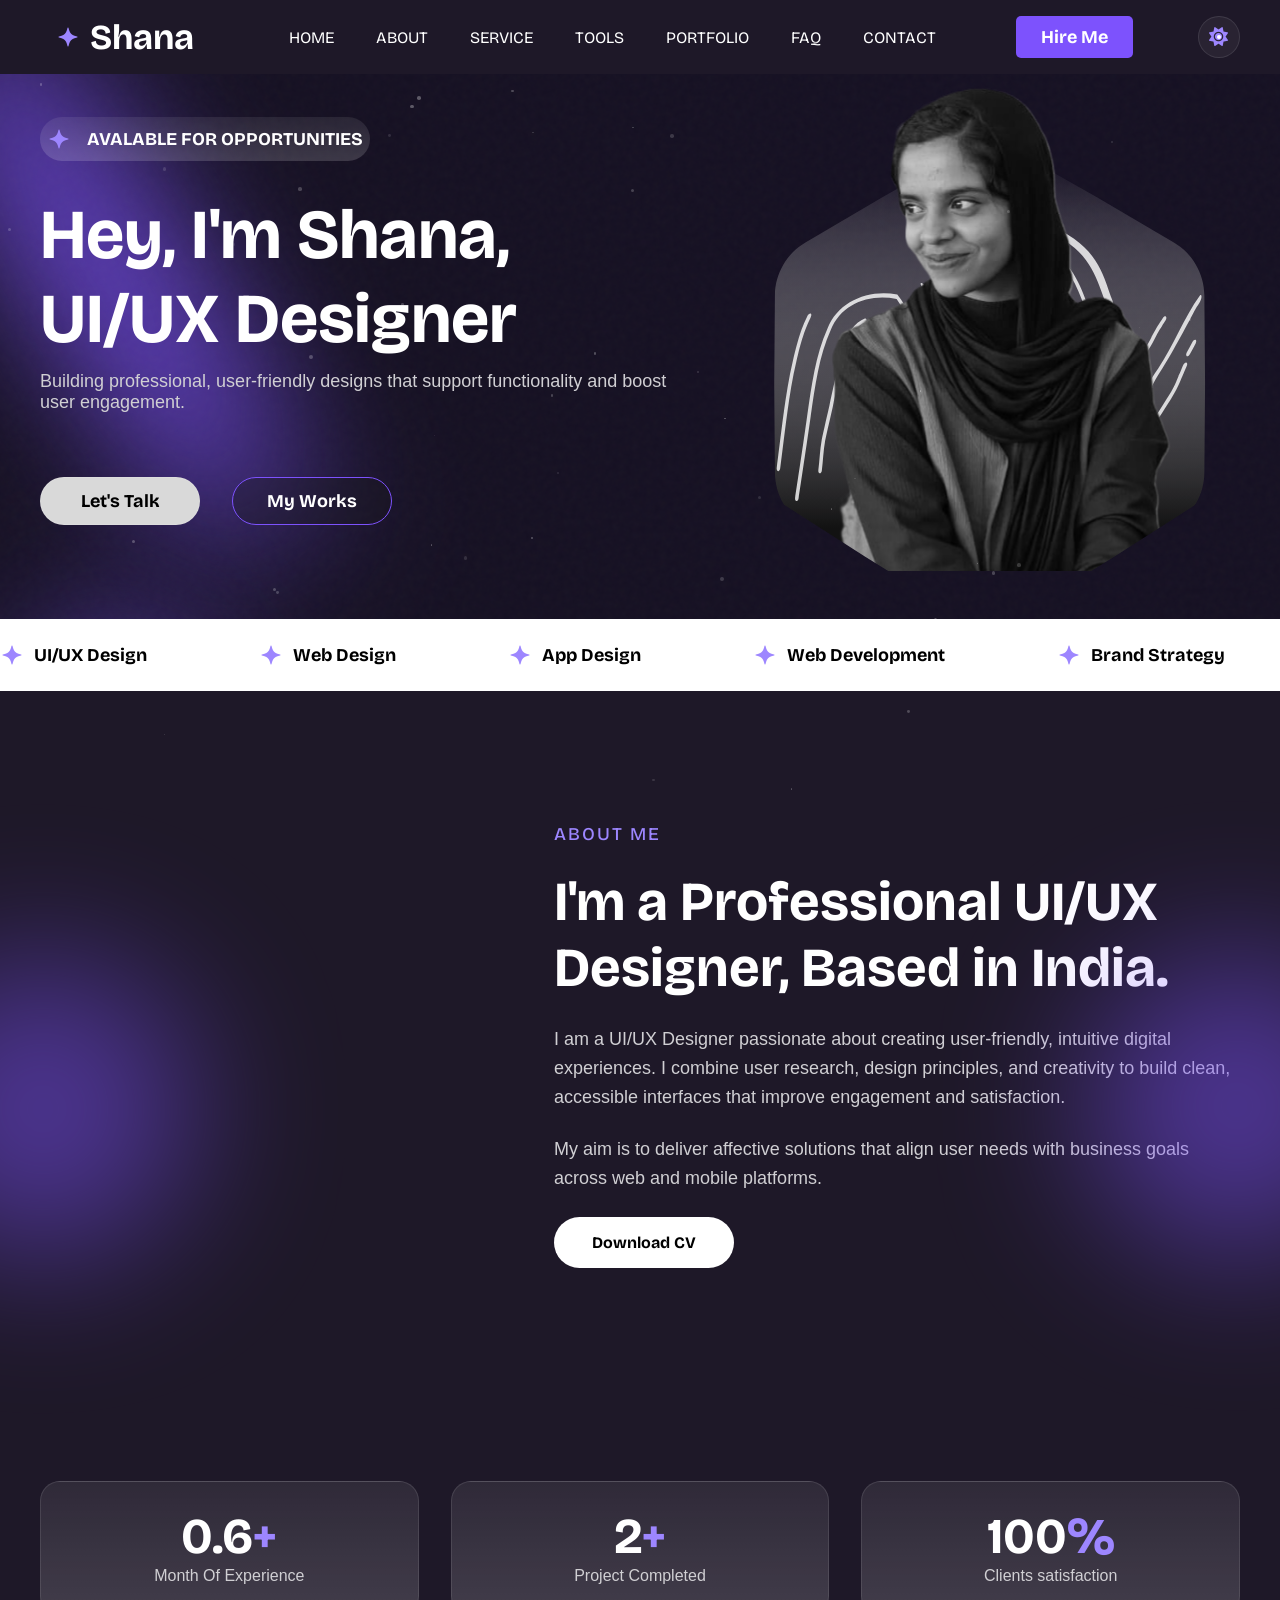
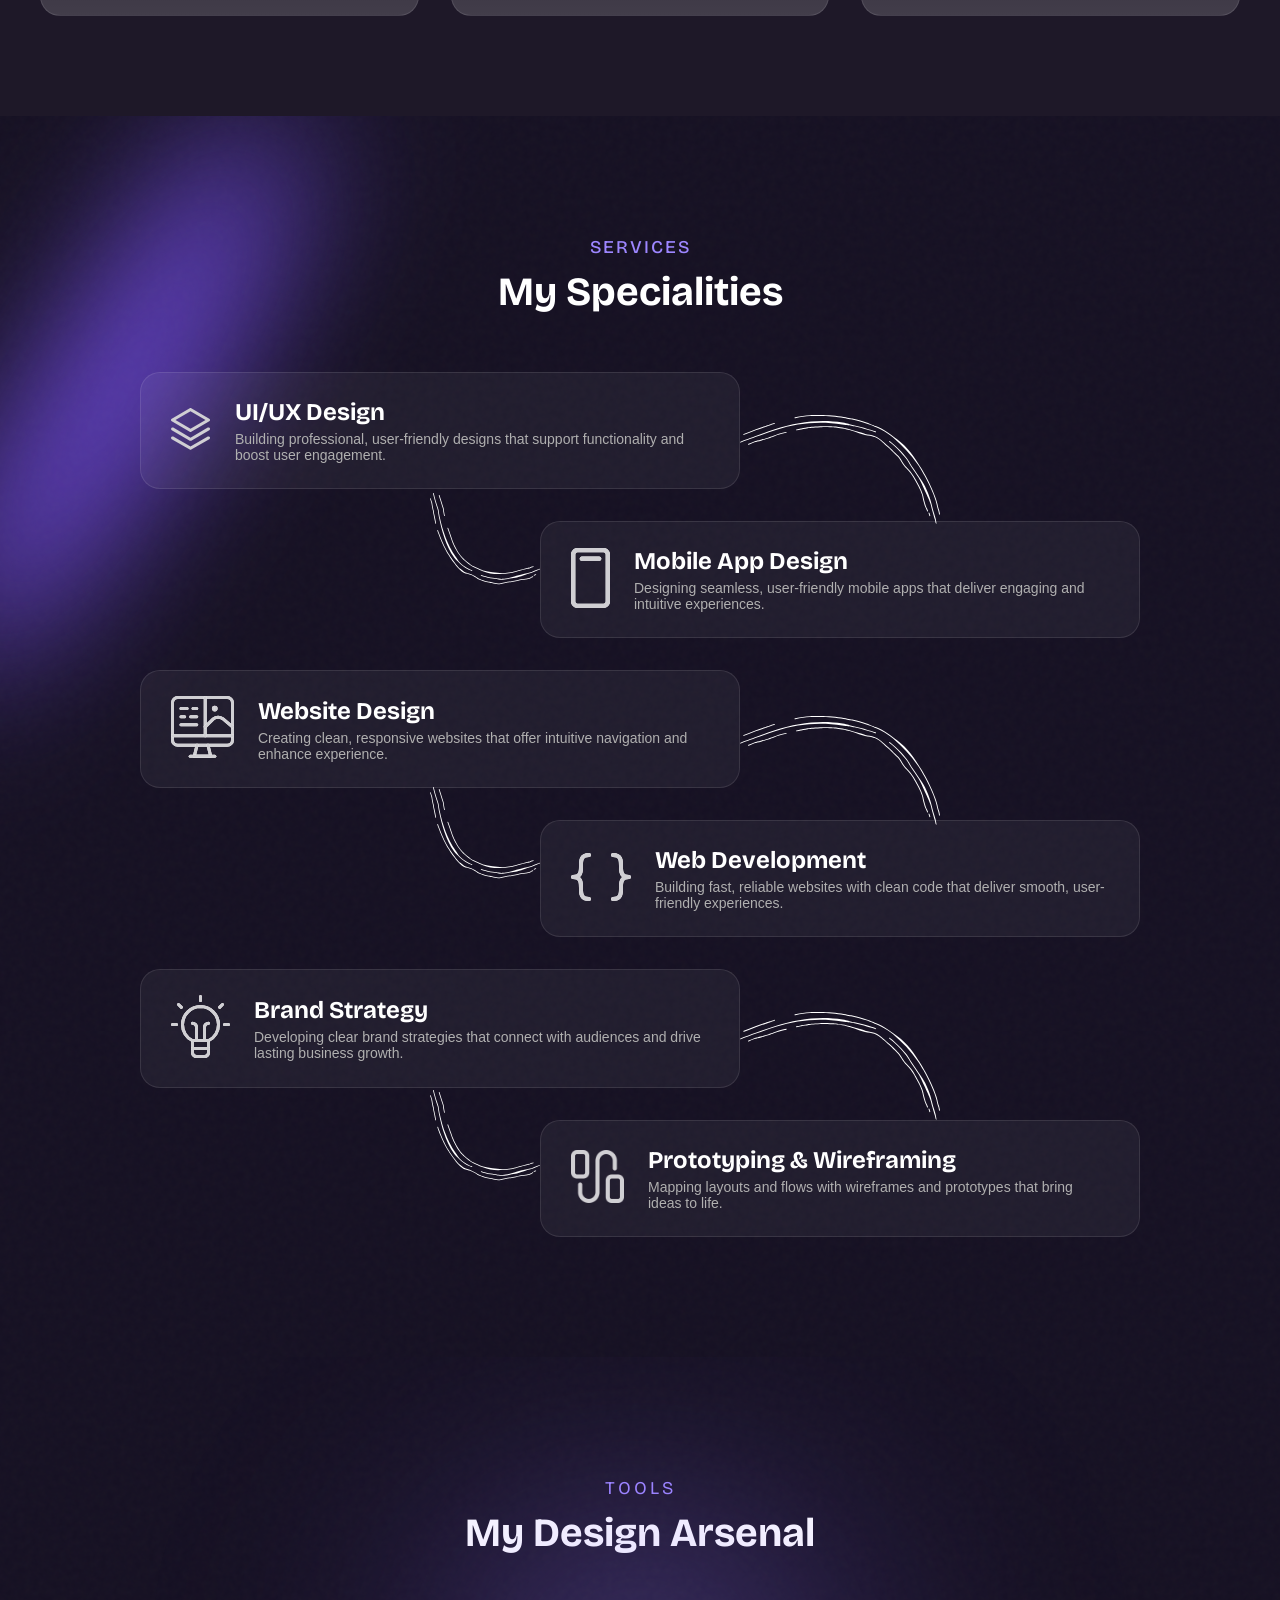
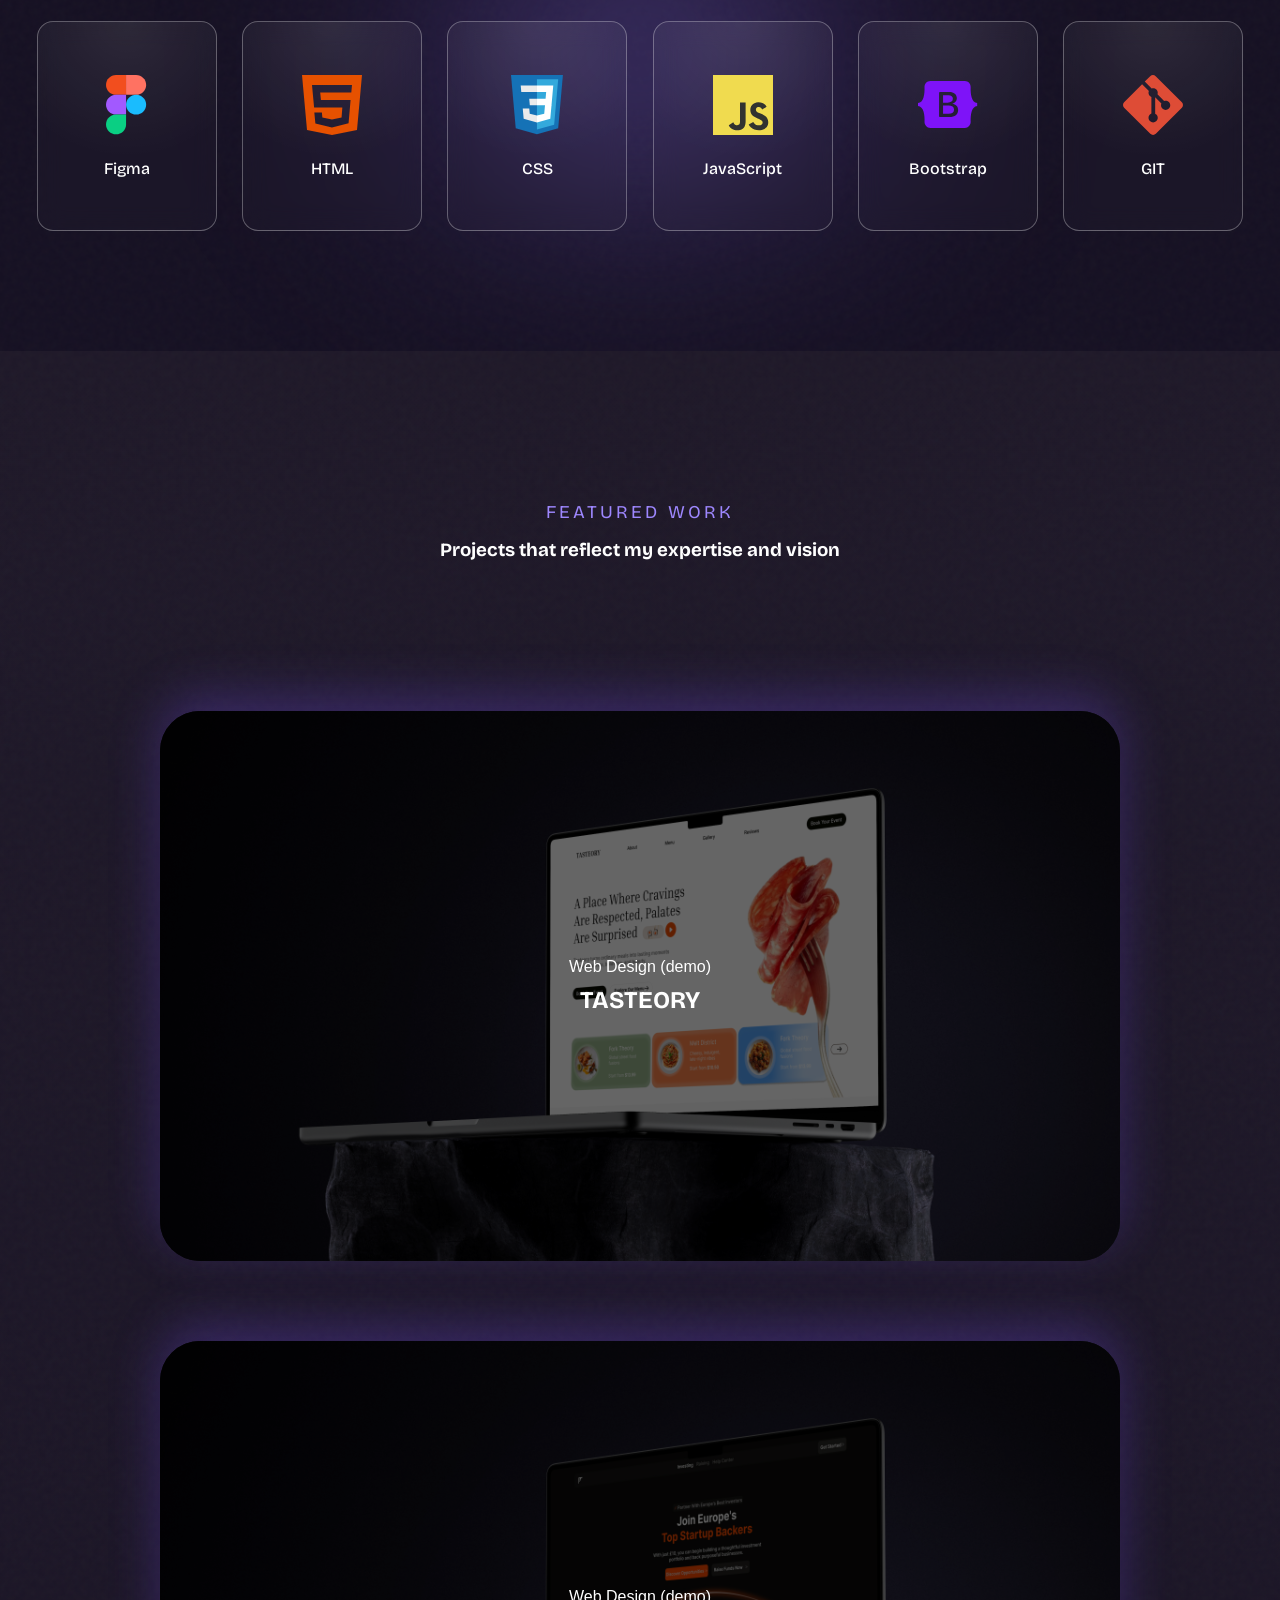
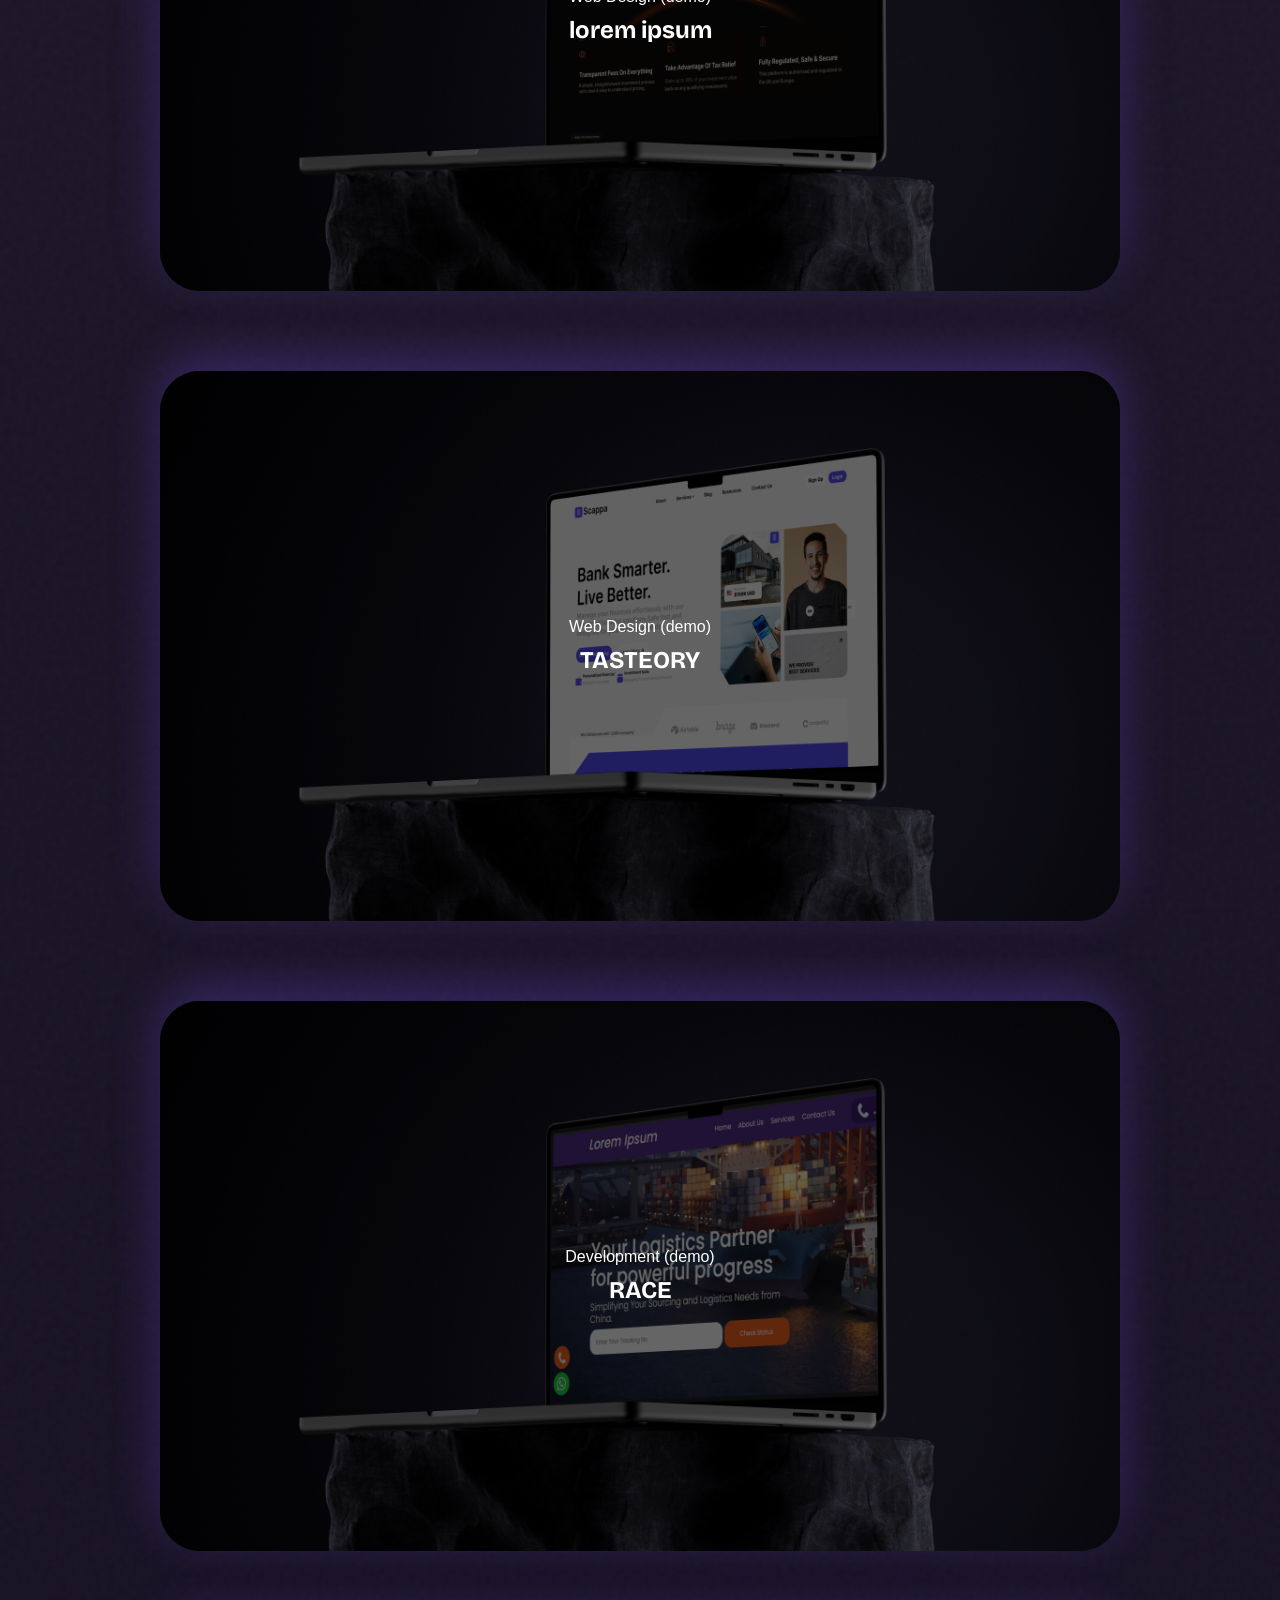
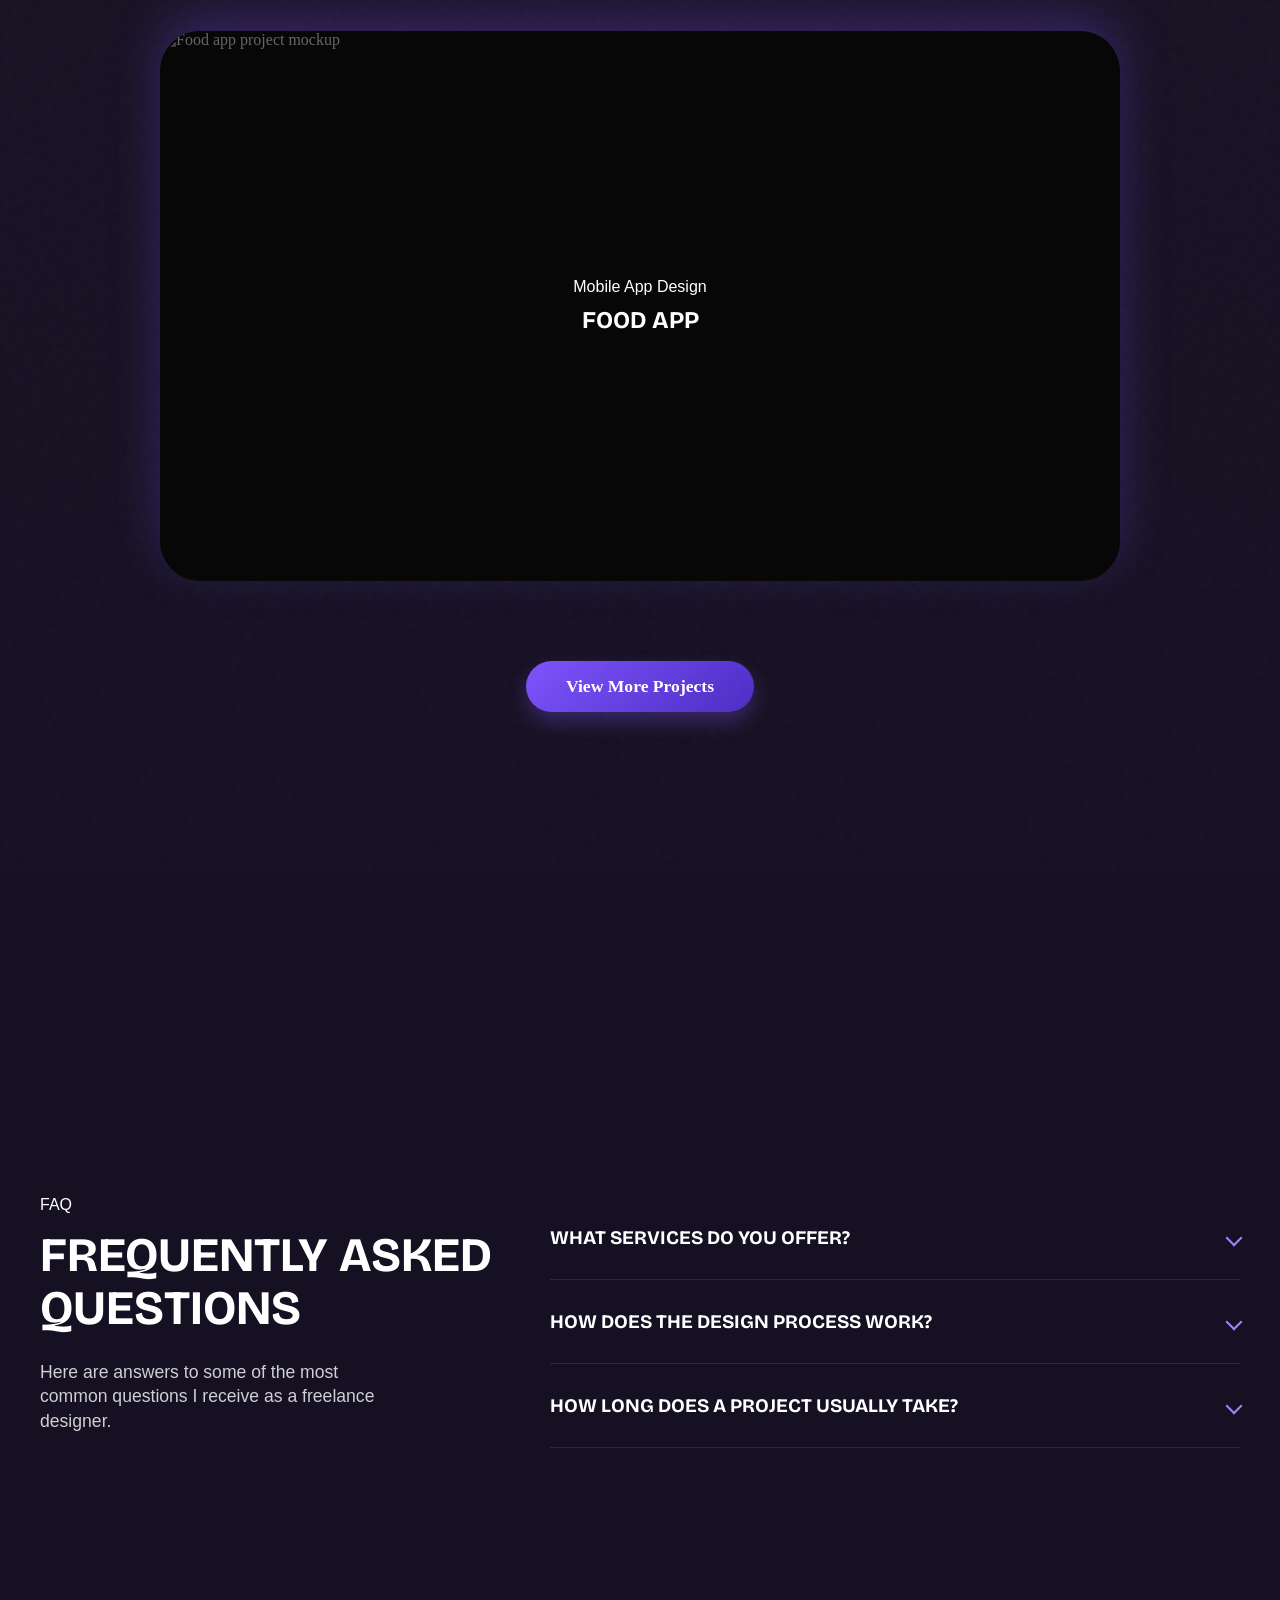
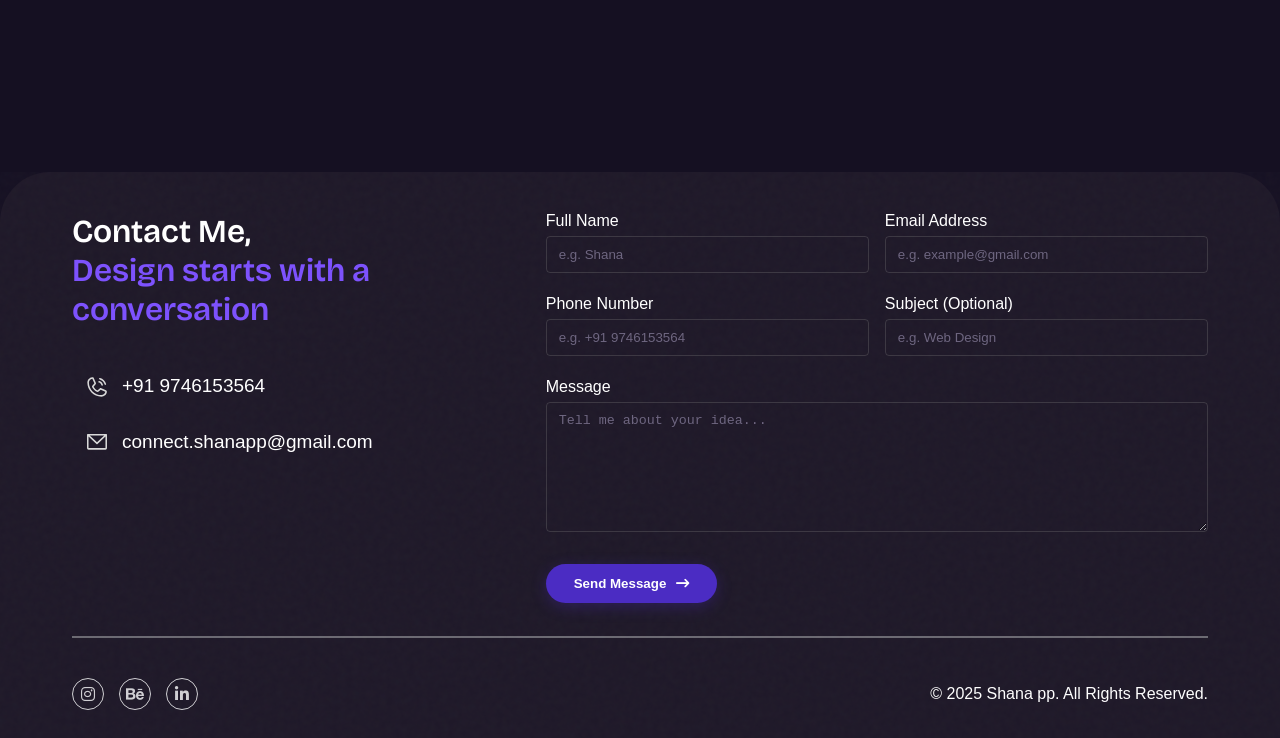
==== commit 69f2f4e6: "theme updated" ====
--- a/index.html
+++ b/index.html
@@ -9,9 +9,9 @@
         <script>
             try {
                 document.documentElement.dataset.theme =
-                    localStorage.getItem("portfolio-theme") === "dark" ? "dark" : "light";
+                    localStorage.getItem("portfolio-theme") === "light" ? "light" : "dark";
             } catch {
-                document.documentElement.dataset.theme = "light";
+                document.documentElement.dataset.theme = "dark";
             }
         </script>
 
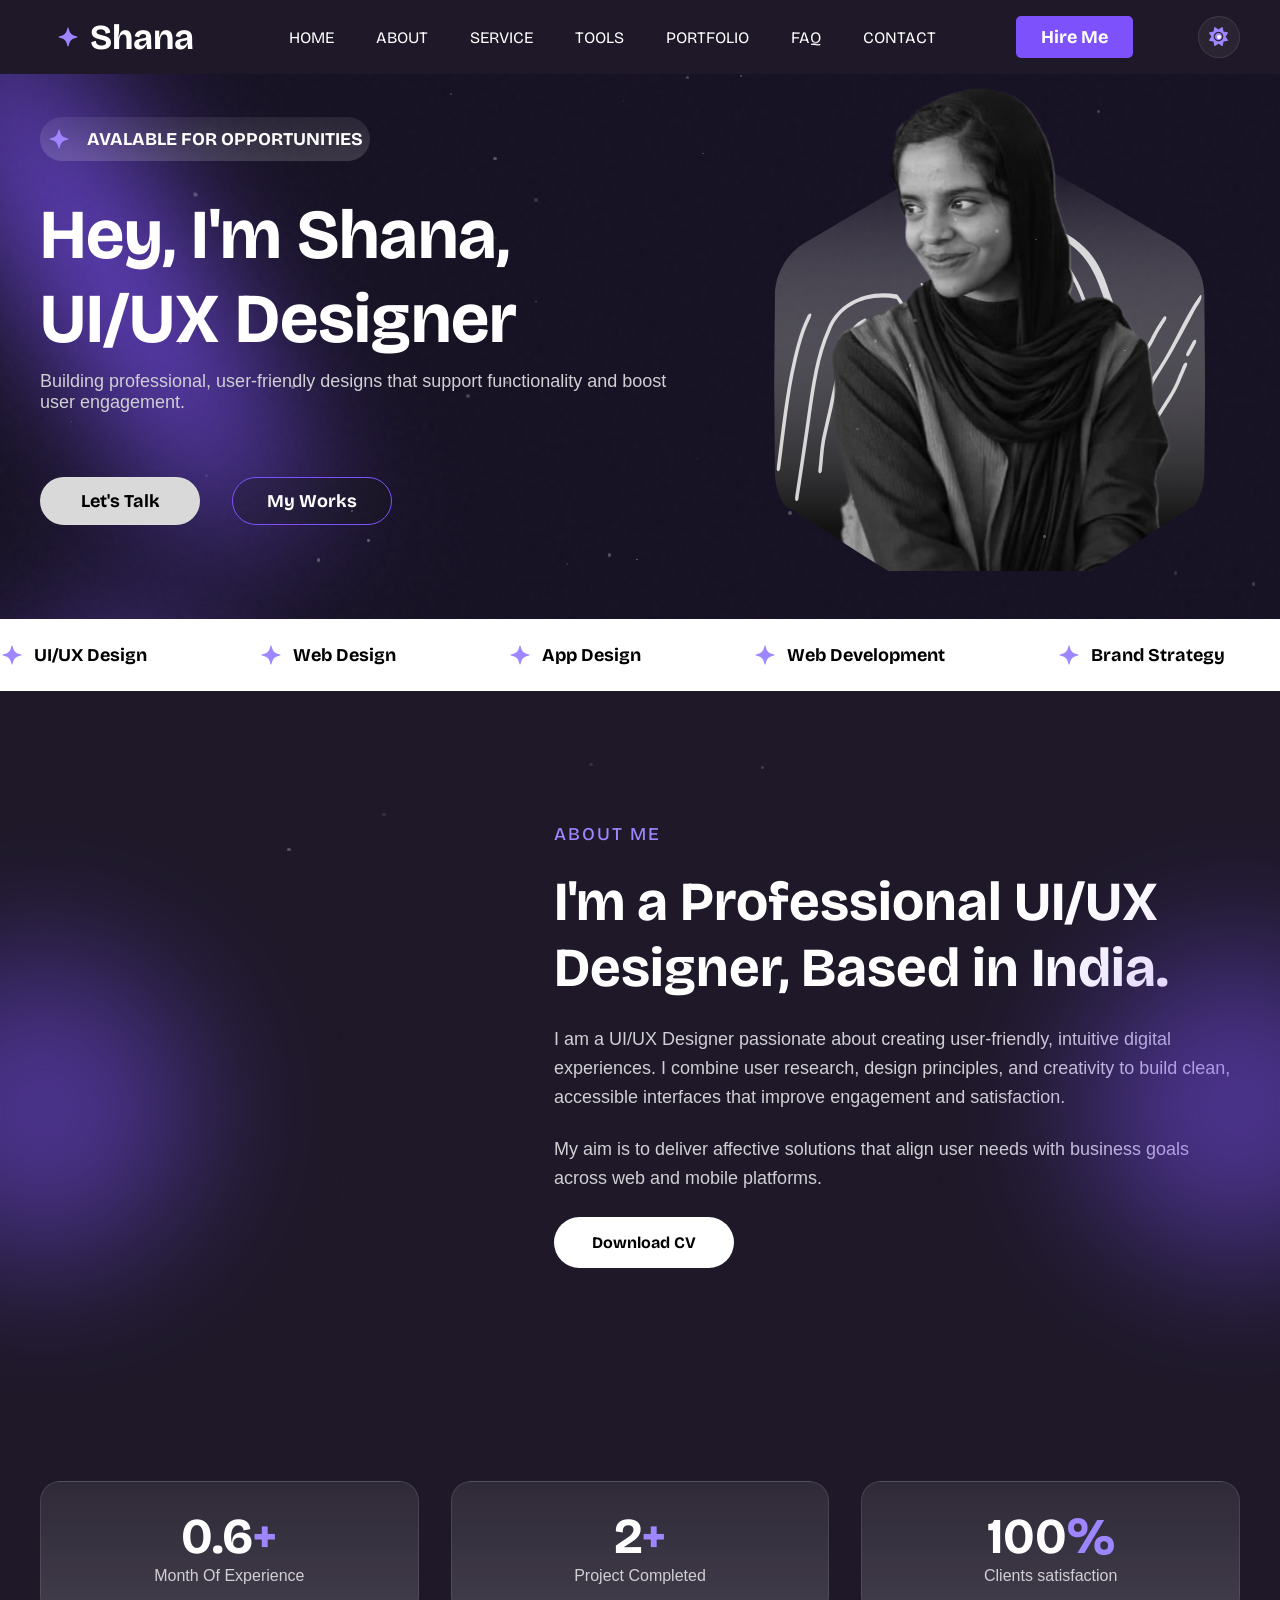
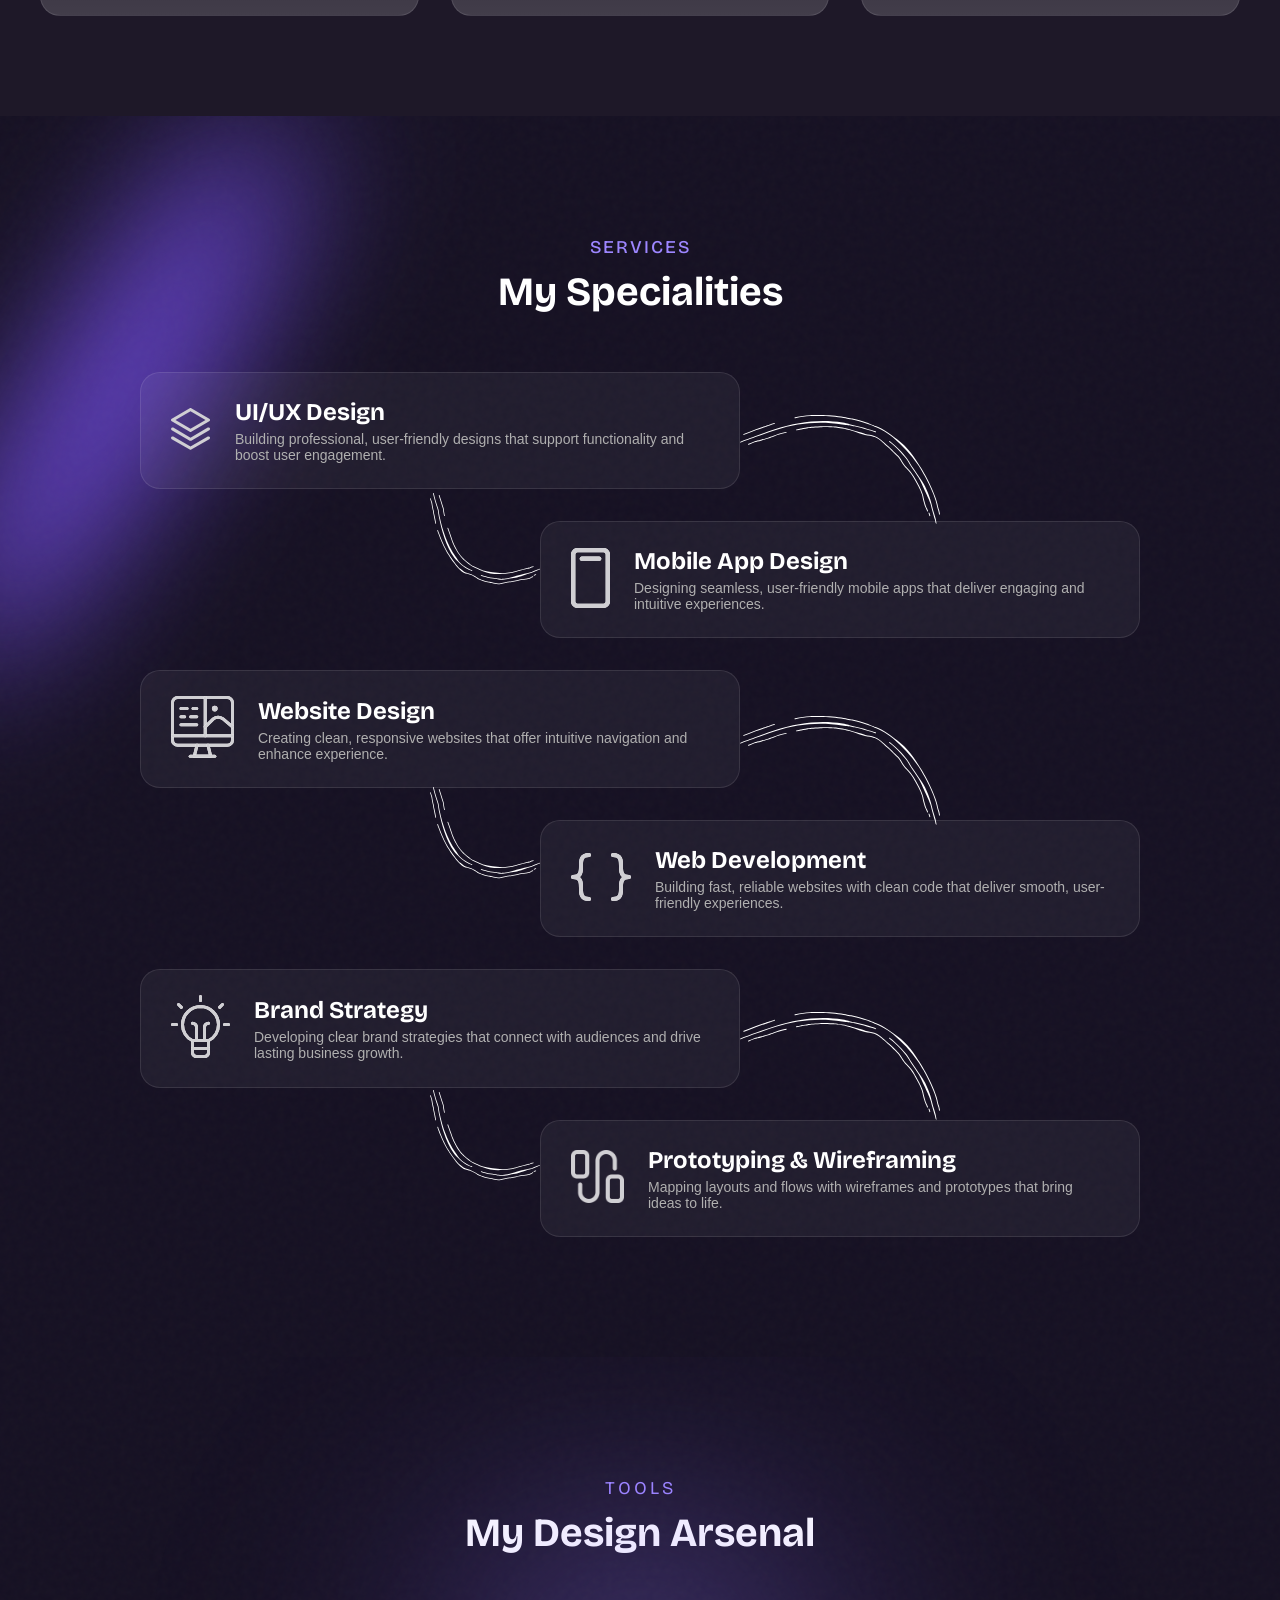
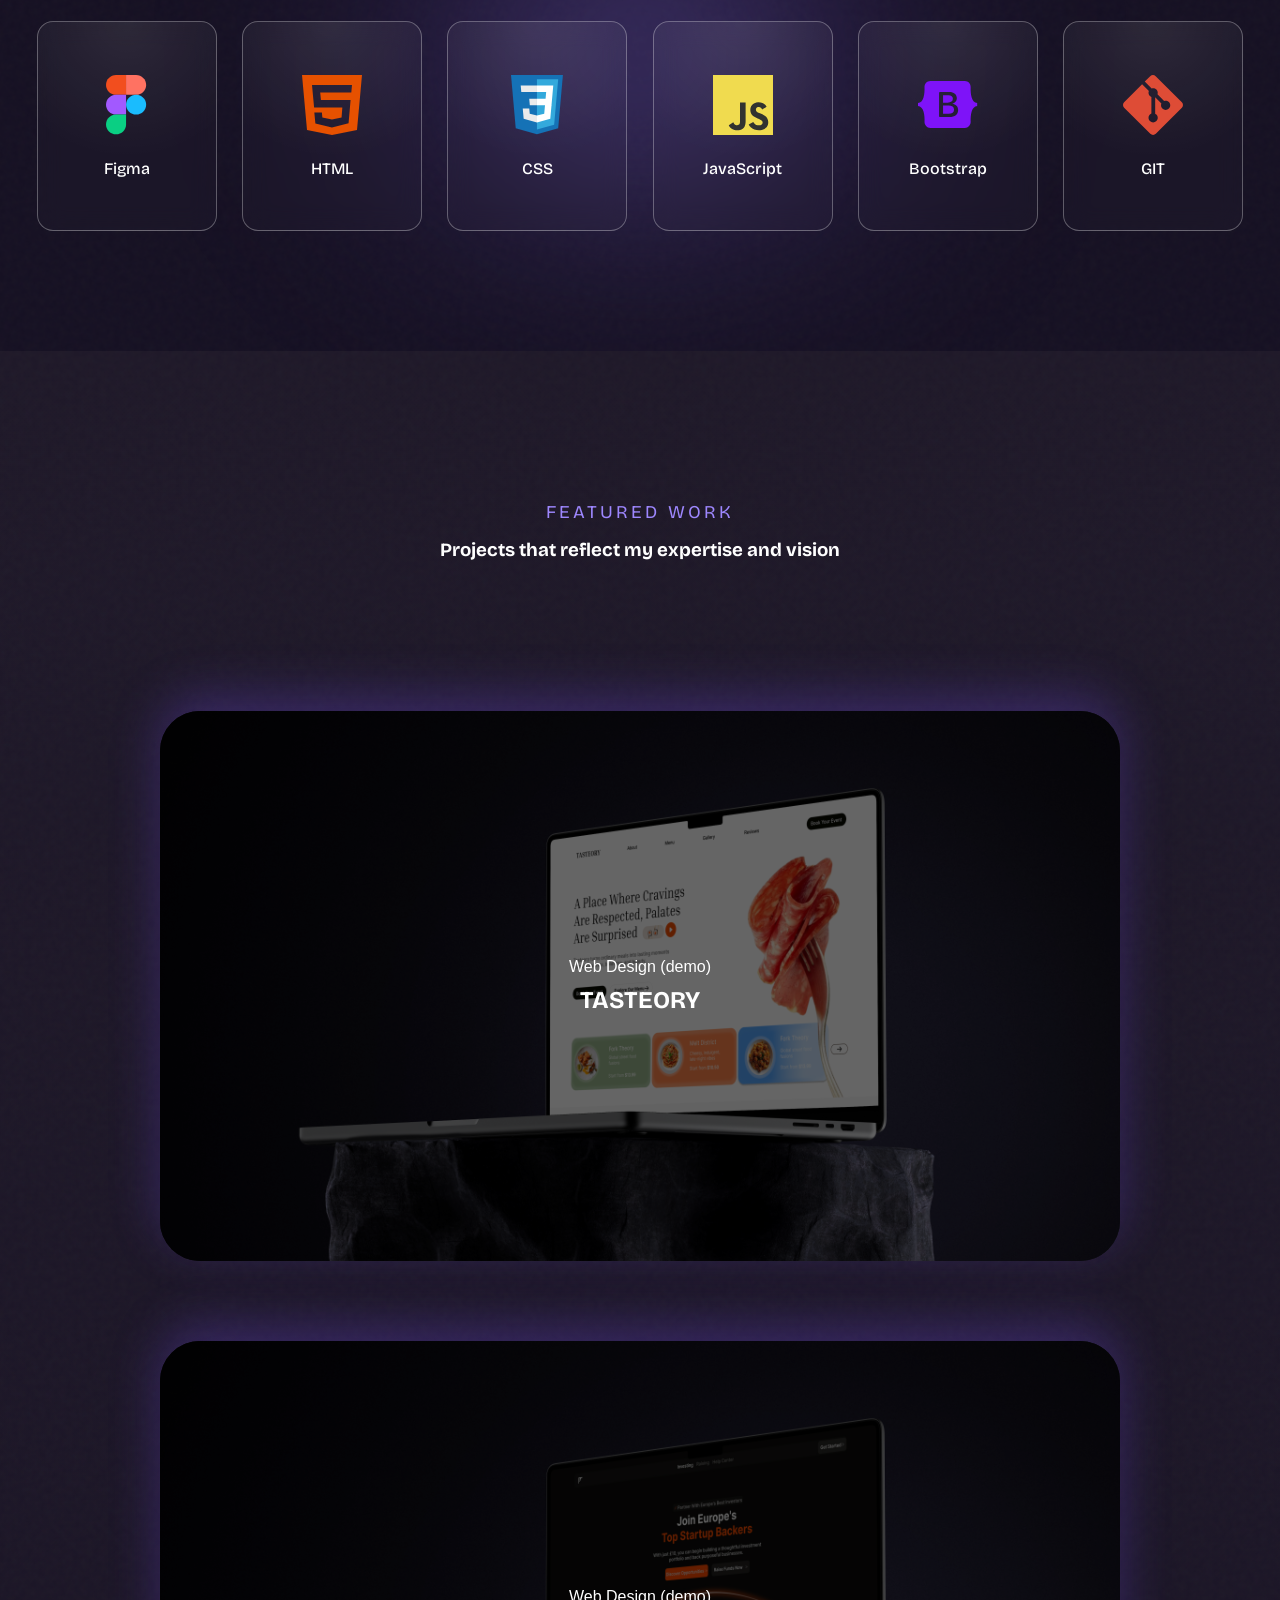
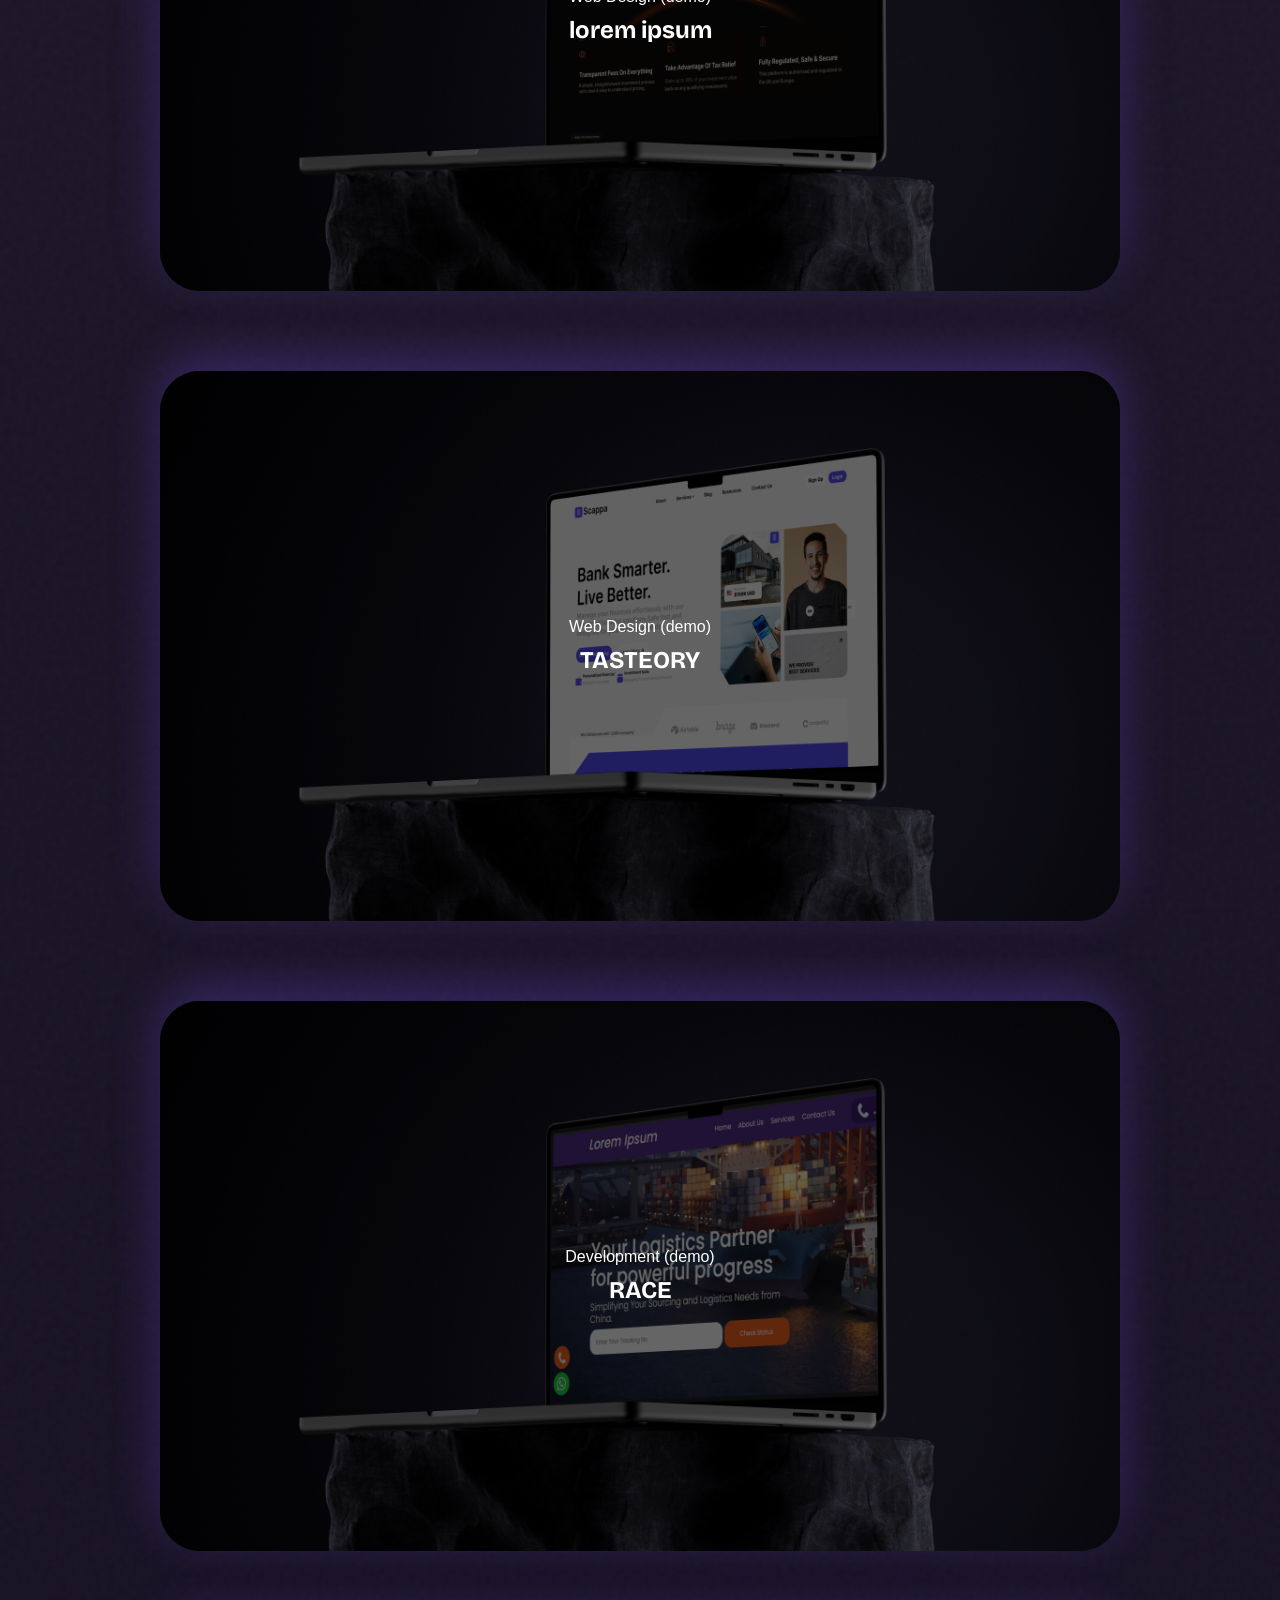
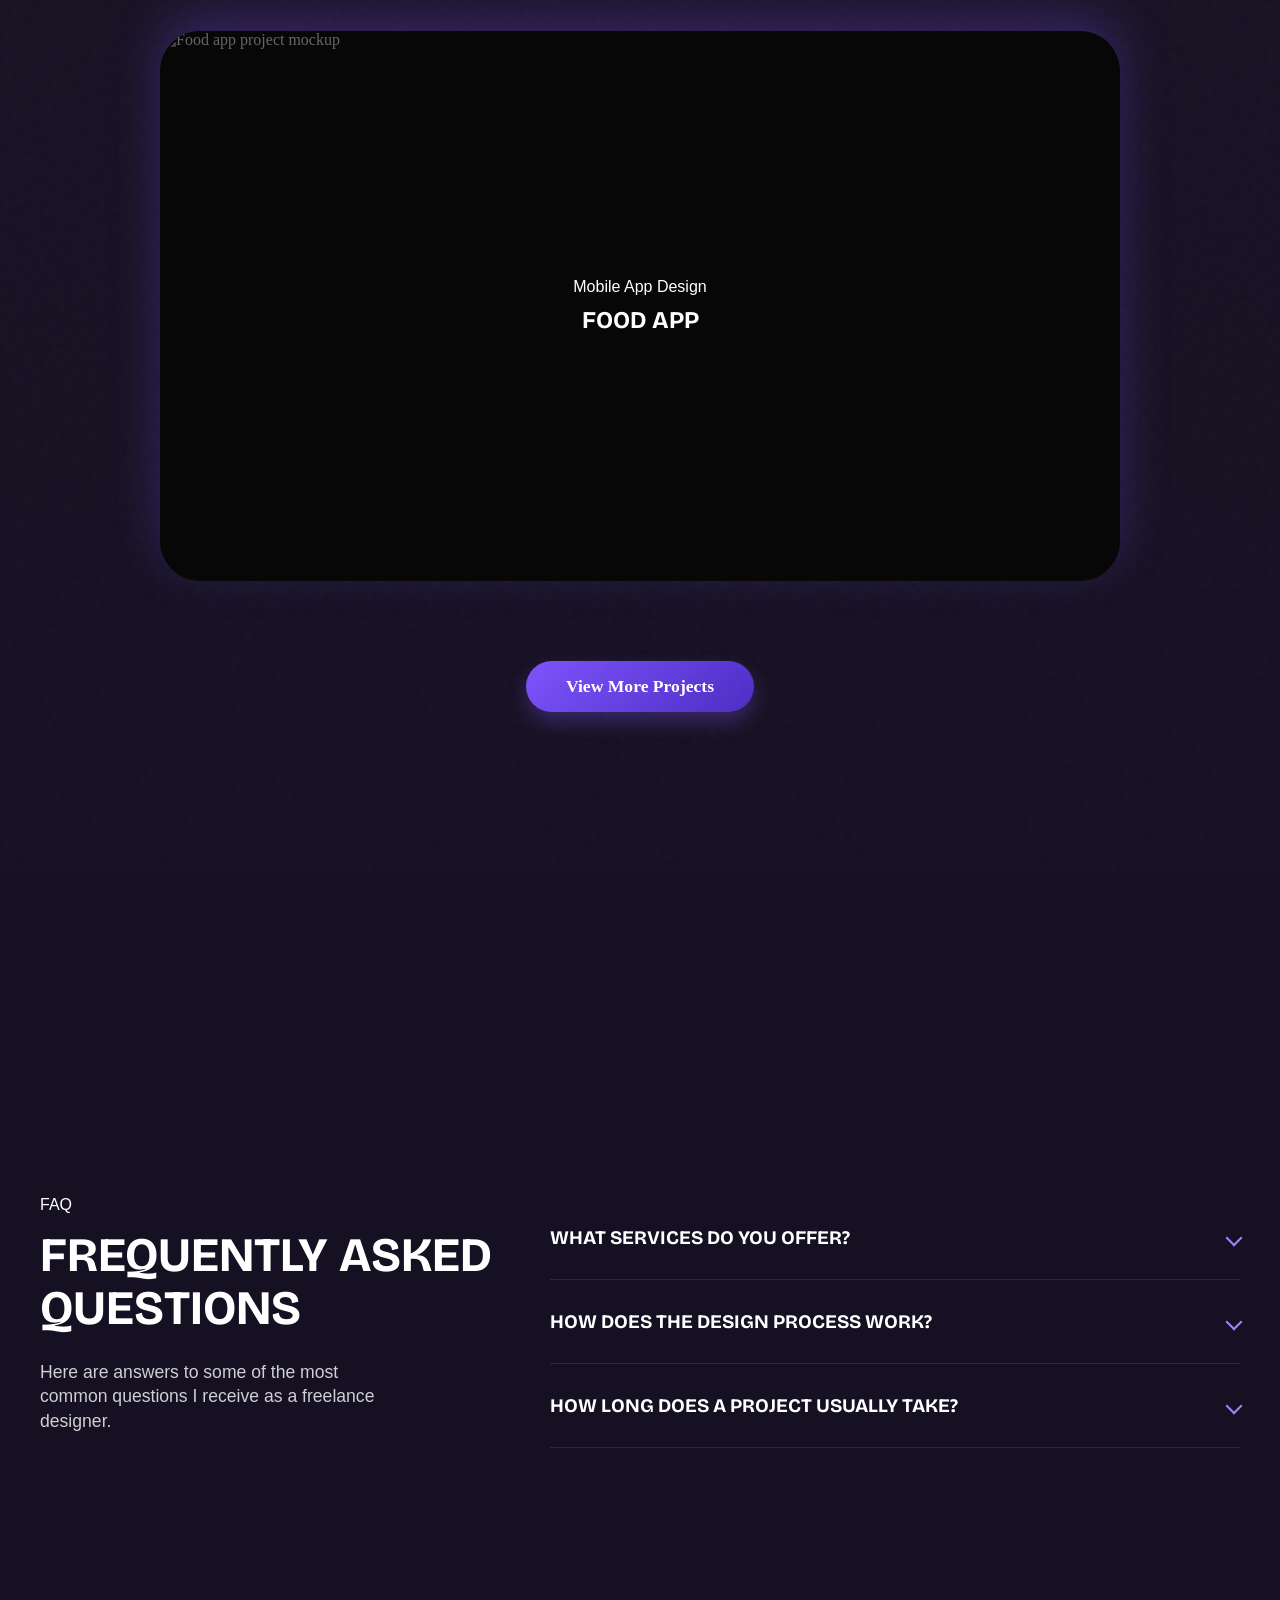
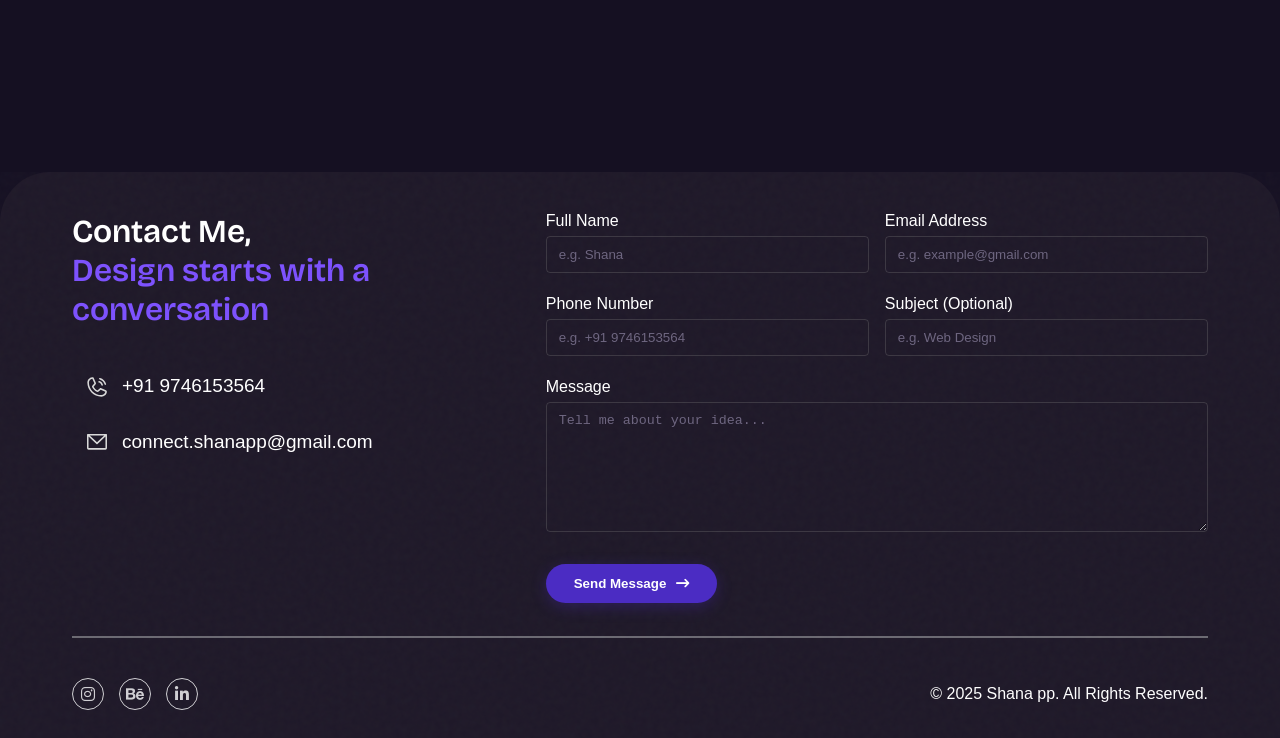
==== commit 8c09800d: "theme update again" ====
--- a/index.html
+++ b/index.html
@@ -9,7 +9,7 @@
         <script>
             try {
                 document.documentElement.dataset.theme =
-                    localStorage.getItem("portfolio-theme") === "light" ? "light" : "dark";
+                    localStorage.getItem("theme") === "light" ? "light" : "dark";
             } catch {
                 document.documentElement.dataset.theme = "dark";
             }
